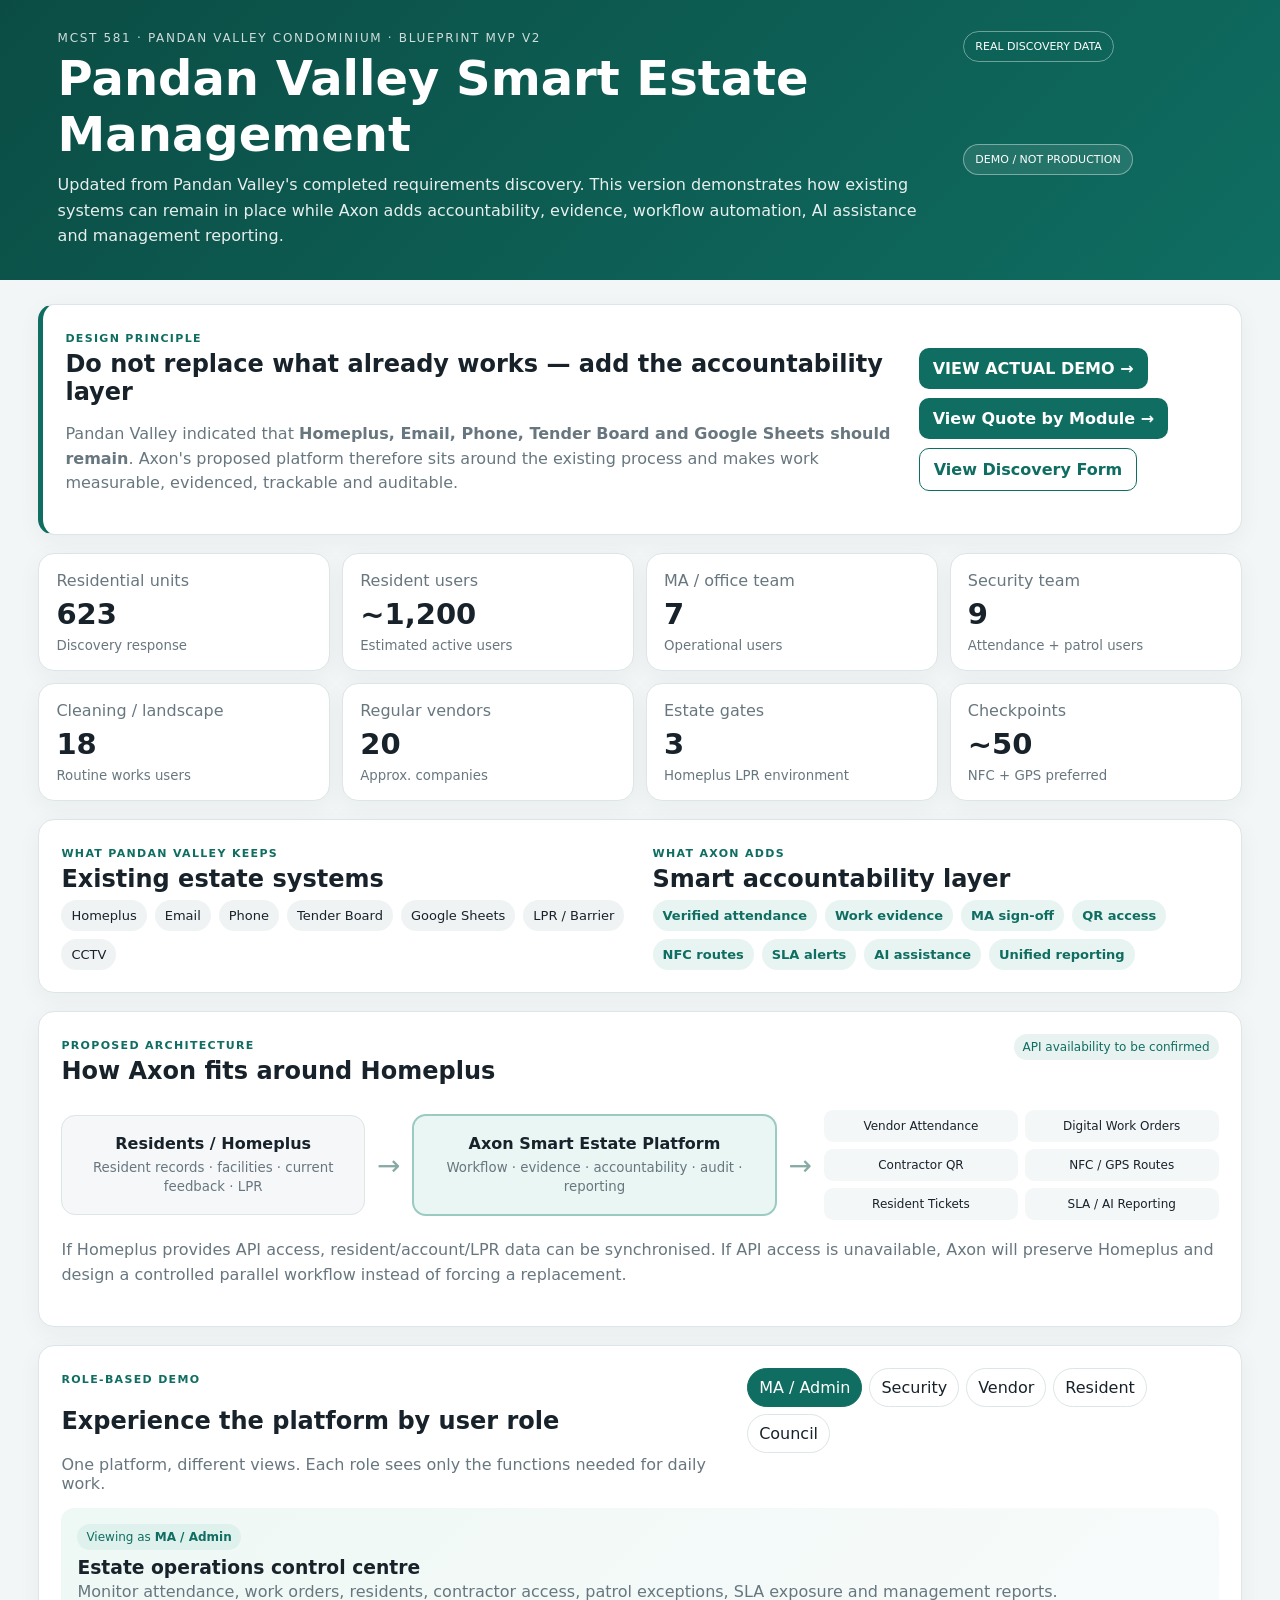
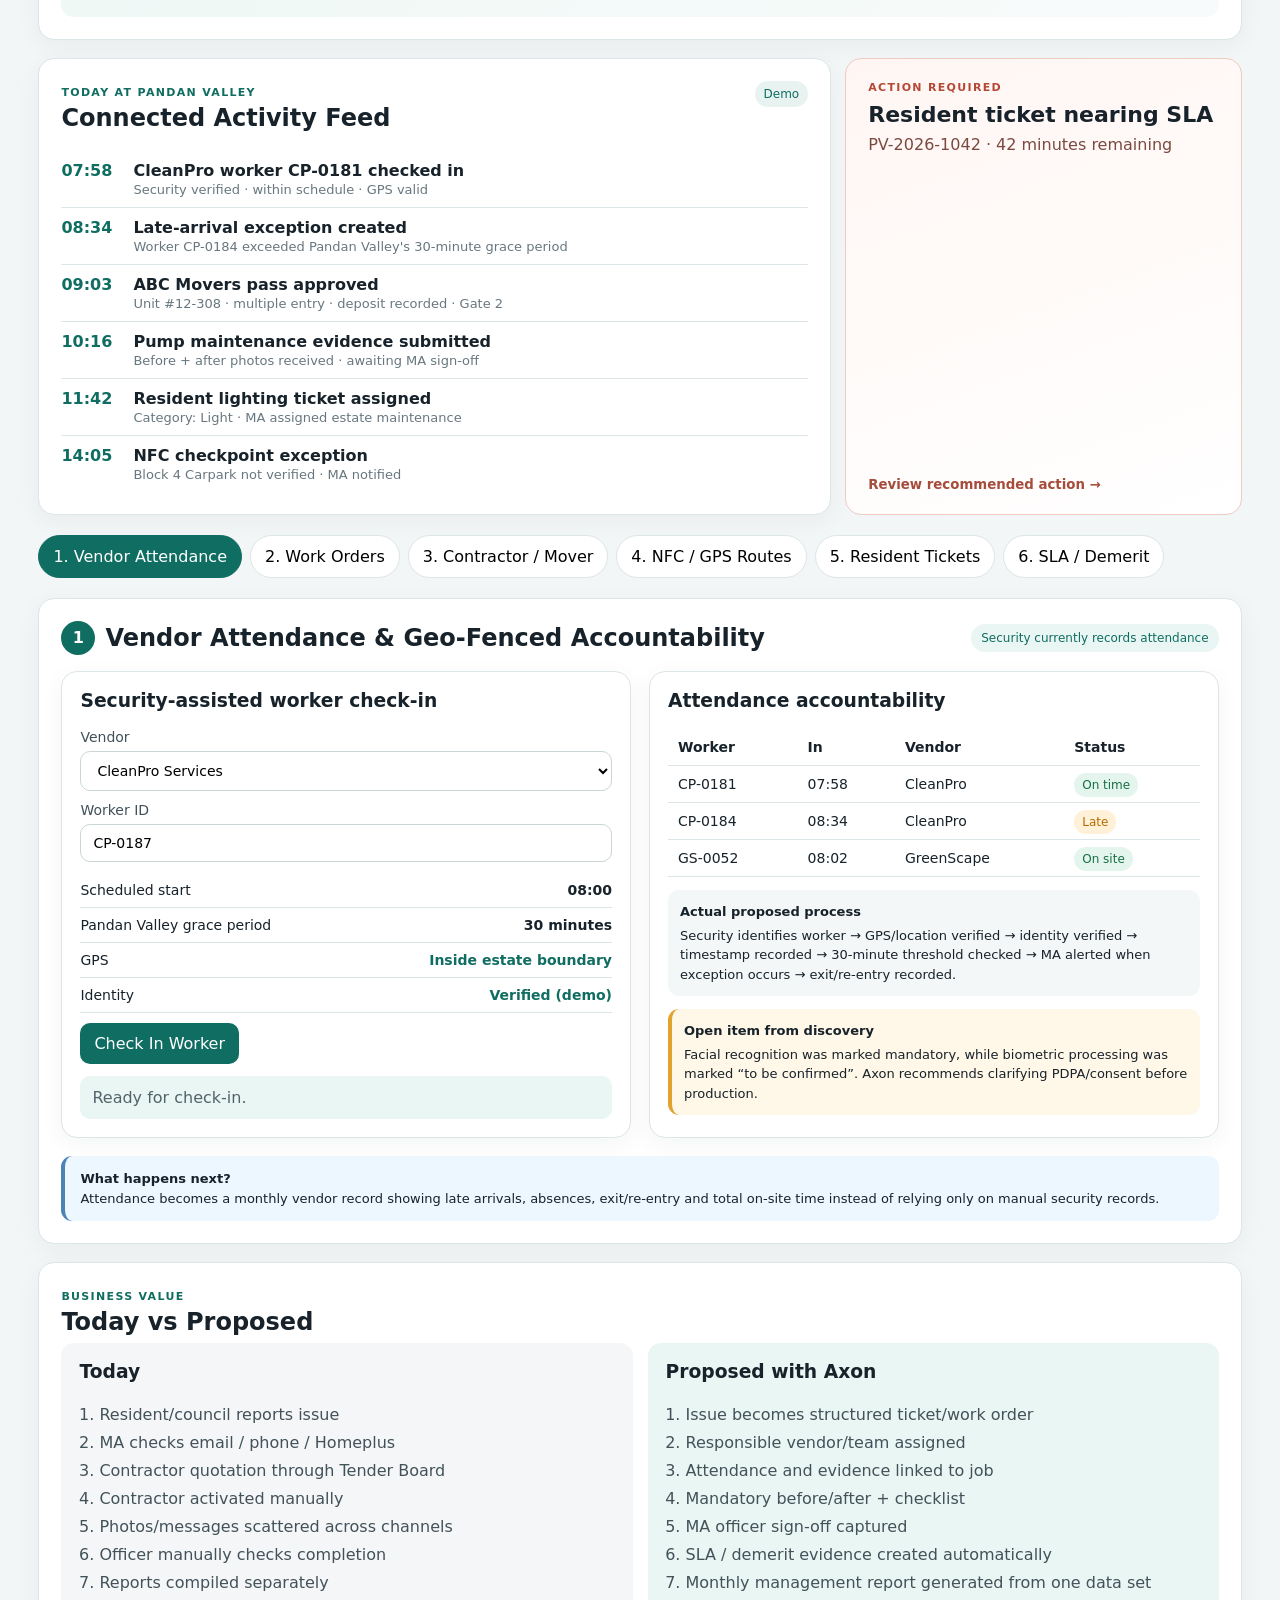
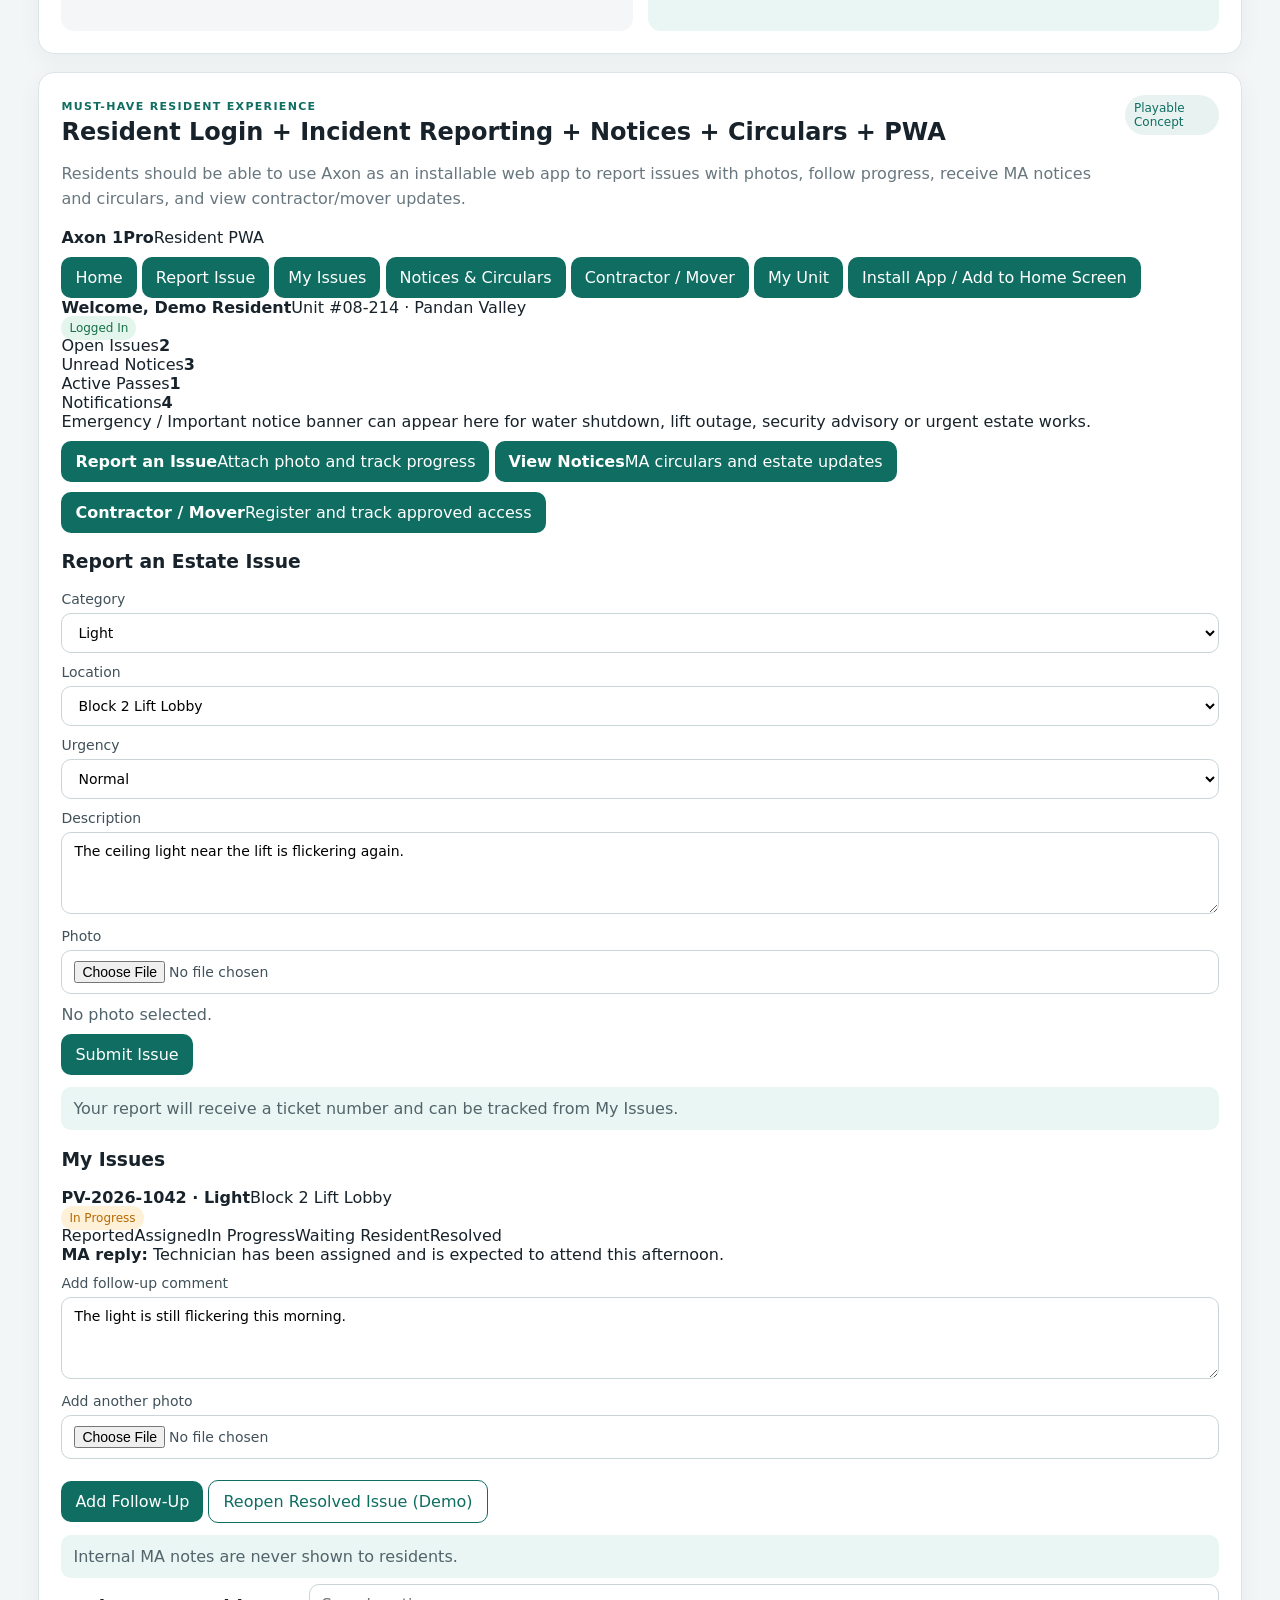
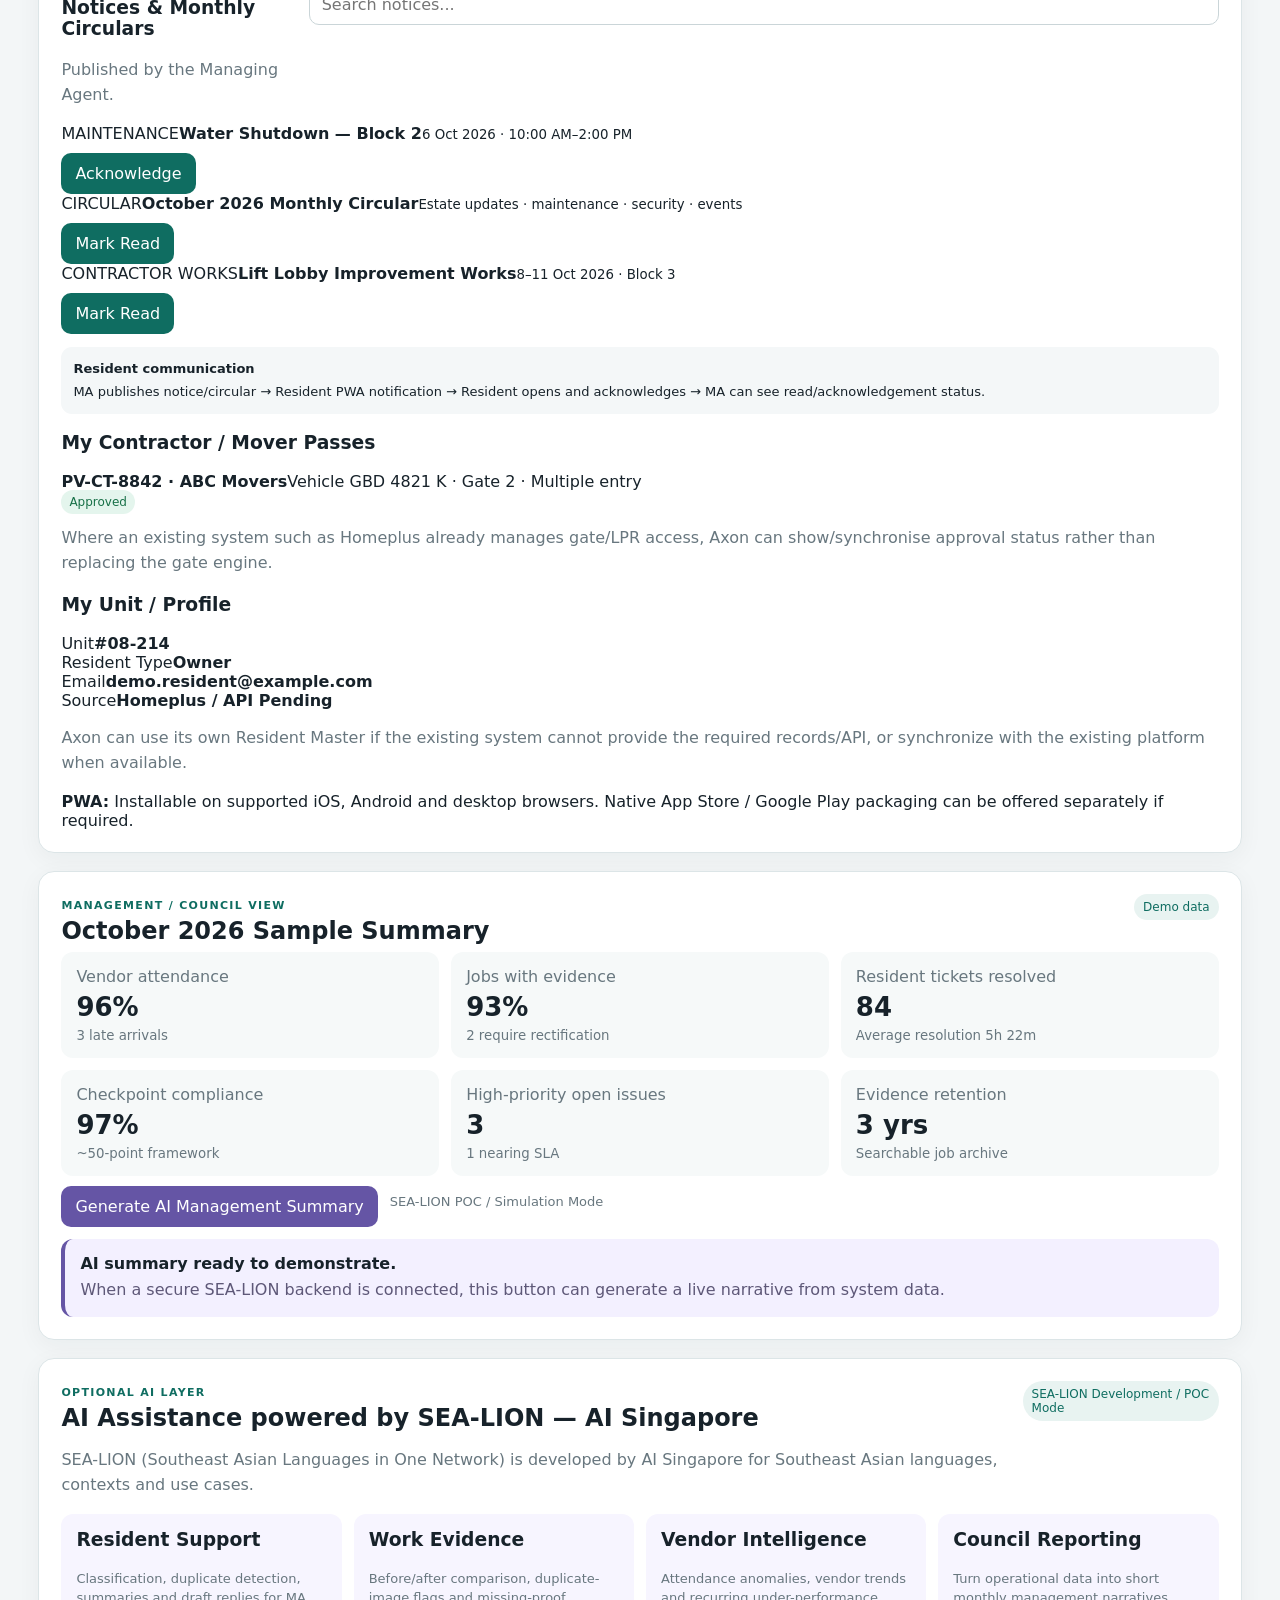
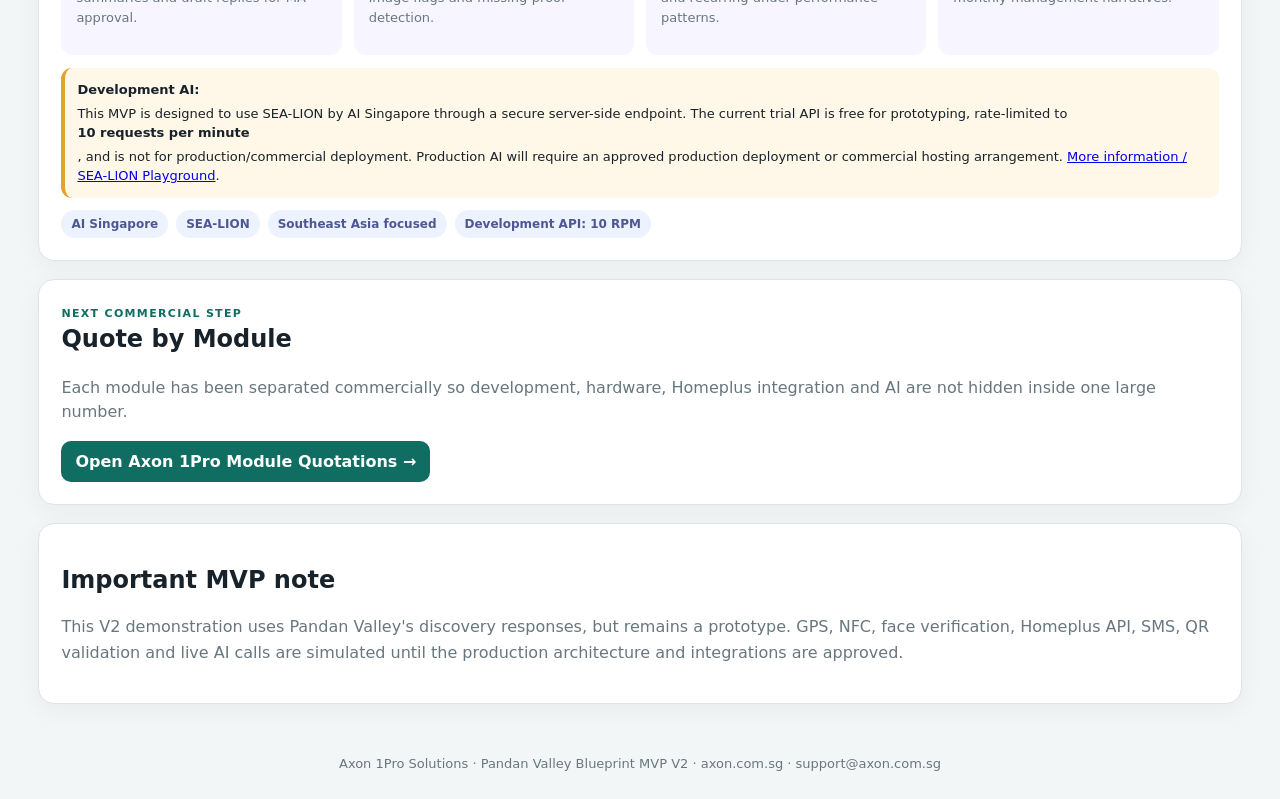
==== index.html @ 712e5dba "Add playable Resident PWA, incident reporting and notices concept" ====
<!doctype html>
<html lang="en">
<head>
<meta charset="utf-8"/>
<meta name="viewport" content="width=device-width,initial-scale=1"/>
<title>Pandan Valley Smart Estate — Blueprint MVP V2</title>
<link rel="stylesheet" href="styles.css"/>
</head>
<body>
<header class="hero v2hero">
  <div>
    <div class="eyebrow">MCST 581 · PANDAN VALLEY CONDOMINIUM · BLUEPRINT MVP V2</div>
    <h1>Pandan Valley Smart Estate Management</h1>
    <p>Updated from Pandan Valley's completed requirements discovery. This version demonstrates how existing systems can remain in place while Axon adds accountability, evidence, workflow automation, AI assistance and management reporting.</p>
  </div>
  <div class="hero-actions">
    <span class="badge">REAL DISCOVERY DATA</span>
    <span class="badge alt">DEMO / NOT PRODUCTION</span>
  </div>
</header>

<main>
<section class="card pv-note">
  <div>
    <span class="mini-label">DESIGN PRINCIPLE</span>
    <h2>Do not replace what already works — add the accountability layer</h2>
    <p>Pandan Valley indicated that <b>Homeplus, Email, Phone, Tender Board and Google Sheets should remain</b>. Axon's proposed platform therefore sits around the existing process and makes work measurable, evidenced, trackable and auditable.</p>
  </div>
  <div class="cta-row"><a class="primary-link" href="http://sems.axon.com.sg/" target="_blank" rel="noopener">VIEW ACTUAL DEMO →</a>
    <a class="primary-link" href="quotes/index.html">View Quote by Module →</a>
    <a class="secondary-link" href="discovery.html">View Discovery Form</a>
  </div>
</section>

<section class="snapshot-grid">
  <div class="stat card"><span>Residential units</span><strong>623</strong><small>Discovery response</small></div>
  <div class="stat card"><span>Resident users</span><strong>~1,200</strong><small>Estimated active users</small></div>
  <div class="stat card"><span>MA / office team</span><strong>7</strong><small>Operational users</small></div>
  <div class="stat card"><span>Security team</span><strong>9</strong><small>Attendance + patrol users</small></div>
  <div class="stat card"><span>Cleaning / landscape</span><strong>18</strong><small>Routine works users</small></div>
  <div class="stat card"><span>Regular vendors</span><strong>20</strong><small>Approx. companies</small></div>
  <div class="stat card"><span>Estate gates</span><strong>3</strong><small>Homeplus LPR environment</small></div>
  <div class="stat card"><span>Checkpoints</span><strong>~50</strong><small>NFC + GPS preferred</small></div>
</section>

<section class="card keep-add">
  <div class="keep">
    <span class="mini-label">WHAT PANDAN VALLEY KEEPS</span>
    <h2>Existing estate systems</h2>
    <div class="chips">
      <span>Homeplus</span><span>Email</span><span>Phone</span><span>Tender Board</span><span>Google Sheets</span><span>LPR / Barrier</span><span>CCTV</span>
    </div>
  </div>
  <div class="add">
    <span class="mini-label">WHAT AXON ADDS</span>
    <h2>Smart accountability layer</h2>
    <div class="chips accent">
      <span>Verified attendance</span><span>Work evidence</span><span>MA sign-off</span><span>QR access</span><span>NFC routes</span><span>SLA alerts</span><span>AI assistance</span><span>Unified reporting</span>
    </div>
  </div>
</section>

<section class="card integration">
  <div class="section-title">
    <div><span class="mini-label">PROPOSED ARCHITECTURE</span><h2>How Axon fits around Homeplus</h2></div>
    <span class="soft-pill">API availability to be confirmed</span>
  </div>
  <div class="architecture-flow">
    <div class="arch-node existing"><b>Residents / Homeplus</b><small>Resident records · facilities · current feedback · LPR</small></div>
    <span>→</span>
    <div class="arch-node core"><b>Axon Smart Estate Platform</b><small>Workflow · evidence · accountability · audit · reporting</small></div>
    <span>→</span>
    <div class="arch-stack">
      <div>Vendor Attendance</div><div>Digital Work Orders</div><div>Contractor QR</div><div>NFC / GPS Routes</div><div>Resident Tickets</div><div>SLA / AI Reporting</div>
    </div>
  </div>
  <p class="muted">If Homeplus provides API access, resident/account/LPR data can be synchronised. If API access is unavailable, Axon will preserve Homeplus and design a controlled parallel workflow instead of forcing a replacement.</p>
</section>

<section class="experience card">
  <div class="experience-head">
    <div><span class="mini-label">ROLE-BASED DEMO</span><h2>Experience the platform by user role</h2><p>One platform, different views. Each role sees only the functions needed for daily work.</p></div>
    <div class="role-switcher">
      <button class="rolebtn active" data-role="MA/Admin">MA / Admin</button>
      <button class="rolebtn" data-role="Security">Security</button>
      <button class="rolebtn" data-role="Vendor">Vendor</button>
      <button class="rolebtn" data-role="Resident">Resident</button>
      <button class="rolebtn" data-role="Council">Council</button>
    </div>
  </div>
  <div class="role-view">
    <span class="role-badge">Viewing as <b id="activeRole">MA / Admin</b></span>
    <h3 id="roleTitle">Estate operations control centre</h3>
    <p id="roleText">Monitor attendance, work orders, residents, contractor access, patrol exceptions, SLA exposure and management reports.</p>
  </div>
</section>

<section class="ops-grid">
  <div class="card activity-card">
    <div class="section-title"><div><span class="mini-label">TODAY AT PANDAN VALLEY</span><h2>Connected Activity Feed</h2></div><span class="soft-pill">Demo</span></div>
    <div id="activityFeed" class="activity-feed">
      <div class="activity-item"><time>07:58</time><div><b>CleanPro worker CP-0181 checked in</b><span>Security verified · within schedule · GPS valid</span></div></div>
      <div class="activity-item"><time>08:34</time><div><b>Late-arrival exception created</b><span>Worker CP-0184 exceeded Pandan Valley's 30-minute grace period</span></div></div>
      <div class="activity-item"><time>09:03</time><div><b>ABC Movers pass approved</b><span>Unit #12-308 · multiple entry · deposit recorded · Gate 2</span></div></div>
      <div class="activity-item"><time>10:16</time><div><b>Pump maintenance evidence submitted</b><span>Before + after photos received · awaiting MA sign-off</span></div></div>
      <div class="activity-item"><time>11:42</time><div><b>Resident lighting ticket assigned</b><span>Category: Light · MA assigned estate maintenance</span></div></div>
      <div class="activity-item"><time>14:05</time><div><b>NFC checkpoint exception</b><span>Block 4 Carpark not verified · MA notified</span></div></div>
    </div>
  </div>
  <button class="alert-card" id="slaAlert" type="button">
    <span class="alert-kicker">ACTION REQUIRED</span>
    <strong>Resident ticket nearing SLA</strong>
    <span>PV-2026-1042 · 42 minutes remaining</span>
    <small>Review recommended action →</small>
  </button>
</section>

<div class="alert-modal" id="alertModal" aria-hidden="true">
  <div class="alert-dialog">
    <button class="modal-close" id="closeAlert" aria-label="Close">×</button>
    <span class="alert-kicker">SLA ALERT</span>
    <h2>Ticket PV-2026-1042</h2>
    <div class="alert-details">
      <div><span>Category</span><b>Light</b></div>
      <div><span>Location</span><b>Block 2 Lift Lobby</b></div>
      <div><span>Assigned</span><b>Estate Maintenance</b></div>
      <div><span>SLA remaining</span><b class="danger-text">42 minutes</b></div>
    </div>
    <div class="aiuse"><b>AI-assisted recommendation</b><span>Escalate to maintenance supervisor now and confirm technician ETA. If no acknowledgement is received within 15 minutes, notify the Property Officer.</span></div>
    <button id="simulateEscalation">Simulate Escalation</button>
    <div id="alertResult" class="result subtle">No action taken yet.</div>
  </div>
</div>

<section class="modules">
  <button class="module active" data-target="vendor">1. Vendor Attendance</button>
  <button class="module" data-target="work">2. Work Orders</button>
  <button class="module" data-target="contractor">3. Contractor / Mover</button>
  <button class="module" data-target="patrol">4. NFC / GPS Routes</button>
  <button class="module" data-target="resident">5. Resident Tickets</button>
  <button class="module" data-target="sla">6. SLA / Demerit</button>
</section>

<section id="vendor" class="panel active">
  <div class="panelhead"><div><span class="step">1</span><h2>Vendor Attendance & Geo-Fenced Accountability</h2></div><span class="tag">Security currently records attendance</span></div>
  <div class="grid2">
    <div class="box">
      <h3>Security-assisted worker check-in</h3>
      <label>Vendor<select><option>CleanPro Services</option><option>GreenScape Landscaping</option><option>SecureGuard</option><option>Pool Maintenance</option></select></label>
      <label>Worker ID<input value="CP-0187"/></label>
      <div class="statusline"><span>Scheduled start</span><b>08:00</b></div>
      <div class="statusline"><span>Pandan Valley grace period</span><b>30 minutes</b></div>
      <div class="statusline"><span>GPS</span><b class="ok">Inside estate boundary</b></div>
      <div class="statusline"><span>Identity</span><b class="ok">Verified (demo)</b></div>
      <button id="checkinBtn">Check In Worker</button>
      <div id="vendorToast" class="result subtle">Ready for check-in.</div>
    </div>
    <div class="box">
      <h3>Attendance accountability</h3>
      <table><thead><tr><th>Worker</th><th>In</th><th>Vendor</th><th>Status</th></tr></thead>
      <tbody id="vendorTable">
        <tr><td>CP-0181</td><td>07:58</td><td>CleanPro</td><td><span class="pill good">On time</span></td></tr>
        <tr><td>CP-0184</td><td>08:34</td><td>CleanPro</td><td><span class="pill warn">Late</span></td></tr>
        <tr><td>GS-0052</td><td>08:02</td><td>GreenScape</td><td><span class="pill good">On site</span></td></tr>
      </tbody></table>
      <div class="flow"><b>Actual proposed process</b><span>Security identifies worker → GPS/location verified → identity verified → timestamp recorded → 30-minute threshold checked → MA alerted when exception occurs → exit/re-entry recorded.</span></div>
      <div class="recommend"><b>Open item from discovery</b><span>Facial recognition was marked mandatory, while biometric processing was marked “to be confirmed”. Axon recommends clarifying PDPA/consent before production.</span></div>
    </div>
    <div class="nextstepbox"><b>What happens next?</b><span>Attendance becomes a monthly vendor record showing late arrivals, absences, exit/re-entry and total on-site time instead of relying only on manual security records.</span></div>
  </div>
</section>

<section id="work" class="panel">
  <div class="panelhead"><div><span class="step">2</span><h2>Digital Work Orders, Evidence & MA Sign-Off</h2></div><span class="tag">3-year evidence retention</span></div>
  <div class="grid2">
    <div class="box">
      <h3>Sample job: Pump Maintenance</h3>
      <label>Job category<select id="jobCategory"><option>Swimming Pool / Pump Maintenance</option><option>Cleaning</option><option>Security</option><option>Pest Control</option><option>Landscape</option><option>Fire Protection</option><option>Barrier Maintenance</option><option>Access System</option><option>CCTV</option><option>LEW</option><option>Lift Maintenance</option><option>Fish Pond</option><option>Aircon</option><option>Generator</option></select></label>
      <label>Scope<textarea>Inspect pump condition, pressure, vibration, leakage, electrical status and complete required maintenance checklist.</textarea></label>
      <div class="photoPair">
        <div><span>BEFORE</span><div class="photo ph1">08:42 · Job WO-2026-451 · GPS locked</div></div>
        <div><span>AFTER</span><div class="photo ph2">10:16 · Job WO-2026-451 · GPS locked</div></div>
      </div>
      <button id="verifyPhotos">Verify Work Evidence</button>
      <div id="photoResult" class="result">Awaiting verification.</div>
    </div>
    <div class="box">
      <h3>Mandatory completion checklist</h3>
      <label><input type="checkbox" checked/> Before photo captured in-app</label>
      <label><input type="checkbox" checked/> Maintenance checklist completed</label>
      <label><input type="checkbox" checked/> Quantity / parts recorded</label>
      <label><input type="checkbox" checked/> After photo captured in-app</label>
      <label><input type="checkbox"/> MA officer inspected and signed off</label>
      <div class="approval-box">
        <b>MA Sign-Off</b>
        <div class="approve-actions"><button id="approveJob">Approve</button><button id="rectifyJob" class="secondary-action">Request Rectification</button></div>
        <div id="jobApproval" class="result subtle">Awaiting MA officer decision.</div>
      </div>
      <div class="flow"><b>Actual proposed process</b><span>MA creates job → vendor receives assignment → before evidence → checklist/work → after evidence/video if selected → vendor submits → MA officer inspects → approve / reject / rectify → archive for 3 years.</span></div>
    </div>
    <div class="archive">
      <b>3-Year Evidence Archive</b>
      <span>WO-2026-451 · Pump Maintenance · Before/After · Checklist · Officer Sign-Off · Searchable by vendor/date/category</span>
    </div>
  </div>
</section>

<section id="contractor" class="panel">
  <div class="panelhead"><div><span class="step">3</span><h2>Contractor / Mover Registration & 3-Gate Access</h2></div><span class="tag">Homeplus LPR integration pending API confirmation</span></div>
  <div class="grid2">
    <div class="box">
      <h3>Approved contractor visit</h3>
      <label>Company<input value="ABC Movers Pte Ltd"/></label>
      <label>Unit<input value="#12-308"/></label>
      <label>Vehicle<input value="GBD 4821 K"/></label>
      <label>Purpose<input value="Moving"/></label>
      <label>Gate<select><option>Gate 1</option><option selected>Gate 2</option><option>Gate 3</option></select></label>
      <label>Deposit status<select><option selected>Received</option><option>Pending</option><option>Not required</option></select></label>
      <button id="issuePass">Approve & Issue Digital Pass</button>
    </div>
    <div class="box center">
      <div class="gate-strip"><span>Gate 1</span><span class="active-gate">Gate 2</span><span>Gate 3</span></div>
      <div class="qr" id="qrBox">QR</div>
      <h3 id="passTitle">Temporary pass not issued</h3>
      <p id="passInfo">Multiple-entry pass during approved validity period.</p>
      <div class="flow left"><b>Security sees</b><span>Company · visitor · unit · vehicle · approval · date/time validity · deposit · remarks · purpose.</span></div>
    </div>
    <div class="nextstepbox"><b>What happens next?</b><span>Security scans the pass at the selected gate. If Homeplus exposes an API, Axon can optionally synchronise resident/LPR information instead of duplicating it.</span></div>
  </div>
</section>

<section id="patrol" class="panel">
  <div class="panelhead"><div><span class="step">4</span><h2>NFC + GPS Security, Cleaning & Landscape Routes</h2></div><span class="tag">~50 checkpoints</span></div>
  <div class="grid2">
    <div class="box">
      <h3>Route: Security Night A</h3>
      <div class="checkpoint done">✓ Main Gate <small>22:03 NFC + GPS</small></div>
      <div class="checkpoint done">✓ Block 1 Lobby <small>22:11 NFC + GPS</small></div>
      <div class="checkpoint done">✓ Pool Deck <small>22:18 NFC + GPS</small></div>
      <div class="checkpoint" id="pendingPoint">○ Block 4 Carpark <small>Pending</small></div>
      <button id="tapNfc">Simulate NFC Tap</button>
      <div class="route-selector">
        <button class="routebtn active" data-route="Security">Security</button>
        <button class="routebtn" data-route="Cleaning">Cleaning</button>
        <button class="routebtn" data-route="Landscape">Landscape</button>
      </div>
      <div id="routeDesc" class="result subtle">Security: current virtual patrol is CCTV-based; proposed NFC + GPS adds physical checkpoint verification where required.</div>
    </div>
    <div class="box">
      <h3>50-point estate checkpoint concept</h3>
      <div class="checkpoint-map">
        <span>Gate 1</span><span>Block 1</span><span>Block 2</span><span>Pool</span><span>Carpark</span><span>Pump</span><span>Landscape A</span><span>Landscape B</span><span>Gate 2</span><span>Gate 3</span><b>+40 more</b>
      </div>
      <div class="recommend"><b>Axon recommendation</b><span>Use one checkpoint engine for security, cleaning and landscape. Confirm actual routes before buying tags or devices.</span></div>
      <div class="aiuse"><b>AI usage</b><span>Detect unusually fast routes, frequently skipped zones and recurring weak checkpoints for supervisor review.</span></div>
    </div>
  </div>
</section>

<section id="resident" class="panel">
  <div class="panelhead"><div><span class="step">5</span><h2>Resident Feedback & Issue Resolution</h2></div><span class="tag">Resident login required · no anonymous reports</span></div>
  <div class="grid2">
    <div class="box">
      <h3>Create resident ticket</h3>
      <label>Category<select id="ticketCategory"><option>Cleaning</option><option>Security</option><option>Pest Control</option><option selected>Light</option><option>Facilities</option><option>Landscape</option><option>Dispute</option><option>Safety</option><option>Others</option><option>Compliment</option></select></label>
      <label>Location<select><option>Block 2 Lift Lobby</option><option>Pool Deck</option><option>Carpark</option><option>Common Area</option></select></label>
      <label>Resident message<textarea id="residentMessage">The ceiling light near the Block 2 lift has been flickering again since yesterday evening.</textarea></label>
      <button id="submitTicket">Submit Issue</button>
      <button id="classifyTicket" class="ai-button">AI Assist: Classify & Summarise</button>
      <div id="classificationResult" class="ai-summary small"><b>SEA-LION AI assistance ready.</b><p>Runs in POC/simulation mode until the secure SEA-LION backend is deployed.</p></div>
    </div>
    <div class="box">
      <h3>Ticket PV-2026-1042</h3>
      <div class="progress"><div id="progressBar"></div></div>
      <div class="steps"><span class="on">Reported</span><span id="s2">Assigned</span><span id="s3">In Progress</span><span id="s4">Resolved</span></div>
      <p id="ticketText">MA controls assignment, reassignment, resolution and closure.</p>
      <button id="advanceTicket">Advance Demo Status</button>
      <div class="visibility-note">
        <b>Resident can see:</b> status + MA replies<br/>
        <b>Resident cannot see:</b> internal operational notes
      </div>
      <div class="flow"><b>Actual proposed process</b><span>Resident login/Homeplus link → category + location + evidence → MA triage → assigned team/vendor → SLA tracking → MA reply → resolved → history retained.</span></div>
    </div>
  </div>
</section>

<section id="sla" class="panel">
  <div class="panelhead"><div><span class="step">6</span><h2>Security Demerit, SLA & Financial Recommendation</h2></div><span class="tag">Human approval required</span></div>
  <div class="grid2">
    <div class="box">
      <h3>Current discovery rule</h3>
      <div class="rule-card">
        <span>Security demerit threshold provided</span>
        <strong>40 points → 10% payment deduction</strong>
        <small>Exact interpretation / trigger wording must be confirmed during process meeting.</small>
      </div>
      <table><thead><tr><th>Exception</th><th>Evidence</th><th>Status</th></tr></thead><tbody>
        <tr><td>Missed checkpoint</td><td>NFC route log</td><td><span class="pill warn">Review</span></td></tr>
        <tr><td>Late attendance</td><td>Attendance log</td><td><span class="pill good">Recorded</span></td></tr>
        <tr><td>Overdue issue</td><td>Ticket timeline</td><td><span class="pill warn">Review</span></td></tr>
      </tbody></table>
    </div>
    <div class="box">
      <h3>Proposed compliance logic</h3>
      <div class="bigNumber">32 <small>sample running demerit points</small></div>
      <div class="bigNumber">S$ — <small>financial recommendation only after confirmed rule</small></div>
      <button id="recalc">Run Demo Compliance Review</button>
      <div id="slaResult" class="result">No automatic financial deduction is performed.</div>
      <div class="recommend"><b>Axon recommendation</b><span>Use deterministic contract rules for calculation and AI only to explain trends. MA must approve any financial consequence.</span></div>
    </div>
  </div>
</section>

<section class="card old-new">
  <div class="section-title"><div><span class="mini-label">BUSINESS VALUE</span><h2>Today vs Proposed</h2></div></div>
  <div class="compare-grid">
    <div class="compare today">
      <h3>Today</h3>
      <ol>
        <li>Resident/council reports issue</li>
        <li>MA checks email / phone / Homeplus</li>
        <li>Contractor quotation through Tender Board</li>
        <li>Contractor activated manually</li>
        <li>Photos/messages scattered across channels</li>
        <li>Officer manually checks completion</li>
        <li>Reports compiled separately</li>
      </ol>
    </div>
    <div class="compare proposed">
      <h3>Proposed with Axon</h3>
      <ol>
        <li>Issue becomes structured ticket/work order</li>
        <li>Responsible vendor/team assigned</li>
        <li>Attendance and evidence linked to job</li>
        <li>Mandatory before/after + checklist</li>
        <li>MA officer sign-off captured</li>
        <li>SLA / demerit evidence created automatically</li>
        <li>Monthly management report generated from one data set</li>
      </ol>
    </div>
  </div>
</section>

<section class="card resident-pwa-demo" id="resident-pwa-demo">
  <div class="section-title">
    <div>
      <span class="mini-label">MUST-HAVE RESIDENT EXPERIENCE</span>
      <h2>Resident Login + Incident Reporting + Notices + Circulars + PWA</h2>
      <p class="muted">Residents should be able to use Axon as an installable web app to report issues with photos, follow progress, receive MA notices and circulars, and view contractor/mover updates.</p>
    </div>
    <span class="soft-pill">Playable Concept</span>
  </div>

  <div class="pwa-shell">
    <aside class="pwa-side">
      <div class="pwa-brand"><b>Axon 1Pro</b><span>Resident PWA</span></div>
      <button class="pwa-nav active" data-pwatarget="pwa-home">Home</button>
      <button class="pwa-nav" data-pwatarget="pwa-report">Report Issue</button>
      <button class="pwa-nav" data-pwatarget="pwa-issues">My Issues</button>
      <button class="pwa-nav" data-pwatarget="pwa-notices">Notices & Circulars</button>
      <button class="pwa-nav" data-pwatarget="pwa-passes">Contractor / Mover</button>
      <button class="pwa-nav" data-pwatarget="pwa-profile">My Unit</button>
      <button id="installPwaDemo" class="pwa-install">Install App / Add to Home Screen</button>
    </aside>

    <div class="pwa-main">
      <div class="pwa-top"><div><b>Welcome, Demo Resident</b><span>Unit #08-214 · Pandan Valley</span></div><span class="pill good">Logged In</span></div>

      <div id="pwa-home" class="pwa-view active">
        <div class="pwa-kpis">
          <div><span>Open Issues</span><strong>2</strong></div>
          <div><span>Unread Notices</span><strong id="unreadNoticeCount">3</strong></div>
          <div><span>Active Passes</span><strong>1</strong></div>
          <div><span>Notifications</span><strong>4</strong></div>
        </div>
        <div class="pwa-alert">Emergency / Important notice banner can appear here for water shutdown, lift outage, security advisory or urgent estate works.</div>
        <div class="pwa-cards">
          <button class="pwa-action" data-pwajump="pwa-report"><b>Report an Issue</b><span>Attach photo and track progress</span></button>
          <button class="pwa-action" data-pwajump="pwa-notices"><b>View Notices</b><span>MA circulars and estate updates</span></button>
          <button class="pwa-action" data-pwajump="pwa-passes"><b>Contractor / Mover</b><span>Register and track approved access</span></button>
        </div>
      </div>

      <div id="pwa-report" class="pwa-view">
        <h3>Report an Estate Issue</h3>
        <div class="pwa-form-grid">
          <label>Category<select id="pwaCategory"><option>Cleaning</option><option>Security</option><option>Pest Control</option><option selected>Light</option><option>Facilities</option><option>Landscape</option><option>Dispute</option><option>Safety</option><option>Others</option><option>Compliment</option></select></label>
          <label>Location<select id="pwaLocation"><option>Block 2 Lift Lobby</option><option>Pool Deck</option><option>Carpark</option><option>Common Area</option></select></label>
        </div>
        <label>Urgency<select id="pwaUrgency"><option>Normal</option><option>High</option><option>Safety Critical</option></select></label>
        <label>Description<textarea id="pwaDescription">The ceiling light near the lift is flickering again.</textarea></label>
        <label>Photo<input id="pwaPhoto" type="file" accept="image/*"/></label>
        <div id="photoName" class="subtle">No photo selected.</div>
        <button id="pwaSubmitIssue">Submit Issue</button>
        <div id="pwaIssueResult" class="result subtle">Your report will receive a ticket number and can be tracked from My Issues.</div>
      </div>

      <div id="pwa-issues" class="pwa-view">
        <h3>My Issues</h3>
        <div class="resident-ticket">
          <div><b>PV-2026-1042 · Light</b><span>Block 2 Lift Lobby</span></div><span class="pill warn">In Progress</span>
        </div>
        <div class="ticket-timeline">
          <span class="done">Reported</span><span class="done">Assigned</span><span class="done">In Progress</span><span>Waiting Resident</span><span>Resolved</span>
        </div>
        <div class="resident-reply"><b>MA reply:</b> Technician has been assigned and is expected to attend this afternoon.</div>
        <label>Add follow-up comment<textarea id="pwaFollowup">The light is still flickering this morning.</textarea></label>
        <label>Add another photo<input id="pwaFollowupPhoto" type="file" accept="image/*"/></label>
        <button id="pwaAddFollowup">Add Follow-Up</button>
        <button id="pwaReopen" class="secondary-action">Reopen Resolved Issue (Demo)</button>
        <div id="pwaFollowupResult" class="result subtle">Internal MA notes are never shown to residents.</div>
      </div>

      <div id="pwa-notices" class="pwa-view">
        <div class="section-title"><div><h3>Notices & Monthly Circulars</h3><p class="muted">Published by the Managing Agent.</p></div><input id="noticeSearch" placeholder="Search notices..." /></div>
        <div id="noticeList">
          <article class="notice-item" data-notice="Water Shutdown Block 2 maintenance">
            <div><span class="notice-type emergency">MAINTENANCE</span><b>Water Shutdown — Block 2</b><small>6 Oct 2026 · 10:00 AM–2:00 PM</small></div>
            <button class="ackNotice">Acknowledge</button>
          </article>
          <article class="notice-item" data-notice="October Monthly Circular estate update">
            <div><span class="notice-type">CIRCULAR</span><b>October 2026 Monthly Circular</b><small>Estate updates · maintenance · security · events</small></div>
            <button class="ackNotice">Mark Read</button>
          </article>
          <article class="notice-item" data-notice="Contractor Works lift lobby notice">
            <div><span class="notice-type">CONTRACTOR WORKS</span><b>Lift Lobby Improvement Works</b><small>8–11 Oct 2026 · Block 3</small></div>
            <button class="ackNotice">Mark Read</button>
          </article>
        </div>
        <div class="flow"><b>Resident communication</b><span>MA publishes notice/circular → Resident PWA notification → Resident opens and acknowledges → MA can see read/acknowledgement status.</span></div>
      </div>

      <div id="pwa-passes" class="pwa-view">
        <h3>My Contractor / Mover Passes</h3>
        <div class="resident-ticket"><div><b>PV-CT-8842 · ABC Movers</b><span>Vehicle GBD 4821 K · Gate 2 · Multiple entry</span></div><span class="pill good">Approved</span></div>
        <p class="muted">Where an existing system such as Homeplus already manages gate/LPR access, Axon can show/synchronise approval status rather than replacing the gate engine.</p>
      </div>

      <div id="pwa-profile" class="pwa-view">
        <h3>My Unit / Profile</h3>
        <div class="profile-grid"><div><span>Unit</span><b>#08-214</b></div><div><span>Resident Type</span><b>Owner</b></div><div><span>Email</span><b>demo.resident@example.com</b></div><div><span>Source</span><b>Homeplus / API Pending</b></div></div>
        <p class="muted">Axon can use its own Resident Master if the existing system cannot provide the required records/API, or synchronize with the existing platform when available.</p>
      </div>
    </div>
  </div>

  <div class="pwa-footnote"><b>PWA:</b> Installable on supported iOS, Android and desktop browsers. Native App Store / Google Play packaging can be offered separately if required.</div>
</section>
<section class="management-report card">
  <div class="section-title">
    <div><span class="mini-label">MANAGEMENT / COUNCIL VIEW</span><h2>October 2026 Sample Summary</h2></div>
    <span class="soft-pill">Demo data</span>
  </div>
  <div class="report-grid">
    <div><span>Vendor attendance</span><strong>96%</strong><small>3 late arrivals</small></div>
    <div><span>Jobs with evidence</span><strong>93%</strong><small>2 require rectification</small></div>
    <div><span>Resident tickets resolved</span><strong>84</strong><small>Average resolution 5h 22m</small></div>
    <div><span>Checkpoint compliance</span><strong>97%</strong><small>~50-point framework</small></div>
    <div><span>High-priority open issues</span><strong>3</strong><small>1 nearing SLA</small></div>
    <div><span>Evidence retention</span><strong>3 yrs</strong><small>Searchable job archive</small></div>
  </div>
  <div class="report-actions">
    <button id="generateAiSummary" class="ai-button">Generate AI Management Summary</button>
    <span id="aiModeLabel">SEA-LION POC / Simulation Mode</span>
  </div>
  <div id="aiSummary" class="ai-summary"><b>AI summary ready to demonstrate.</b><p>When a secure SEA-LION backend is connected, this button can generate a live narrative from system data.</p></div>
</section>

<section class="card ai-lab">
  <div class="section-title">
    <div><span class="mini-label">OPTIONAL AI LAYER</span><h2>AI Assistance powered by SEA-LION — AI Singapore</h2><p class="muted">SEA-LION (Southeast Asian Languages in One Network) is developed by AI Singapore for Southeast Asian languages, contexts and use cases.</p></div>
    <span class="soft-pill" id="aiConnection">SEA-LION Development / POC Mode</span>
  </div>
  <div class="ai-grid">
    <div><h3>Resident Support</h3><p>Classification, duplicate detection, summaries and draft replies for MA approval.</p></div>
    <div><h3>Work Evidence</h3><p>Before/after comparison, duplicate-image flags and missing-proof detection.</p></div>
    <div><h3>Vendor Intelligence</h3><p>Attendance anomalies, vendor trends and recurring under-performance patterns.</p></div>
    <div><h3>Council Reporting</h3><p>Turn operational data into short monthly management narratives.</p></div>
  </div>
  <div class="note"><b>Development AI:</b> This MVP is designed to use SEA-LION by AI Singapore through a secure server-side endpoint. The current trial API is free for prototyping, rate-limited to <b>10 requests per minute</b>, and is not for production/commercial deployment. Production AI will require an approved production deployment or commercial hosting arrangement. <a href="https://playground.sea-lion.ai/" target="_blank" rel="noopener">More information / SEA-LION Playground</a>.</div>
  <div class="sea-badge-row">
    <span class="sea-badge">AI Singapore</span>
    <span class="sea-badge">SEA-LION</span>
    <span class="sea-badge">Southeast Asia focused</span>
    <span class="sea-badge">Development API: 10 RPM</span>
  </div>
</section>

<section class="card">
  <div class="section-title"><div><span class="mini-label">NEXT COMMERCIAL STEP</span><h2>Quote by Module</h2></div></div>
  <p class="muted">Each module has been separated commercially so development, hardware, Homeplus integration and AI are not hidden inside one large number.</p>
  <a class="primary-link" href="quotes/index.html">Open Axon 1Pro Module Quotations →</a>
</section>

<section class="disclaimer card">
  <h2>Important MVP note</h2>
  <p>This V2 demonstration uses Pandan Valley's discovery responses, but remains a prototype. GPS, NFC, face verification, Homeplus API, SMS, QR validation and live AI calls are simulated until the production architecture and integrations are approved.</p>
</section>
</main>

<footer>Axon 1Pro Solutions · Pandan Valley Blueprint MVP V2 · axon.com.sg · support@axon.com.sg</footer>
<script src="ai-config.js"></script>
<script src="app.js"></script>
</body>
</html>
---- styles.css ----
:root{--bg:#f3f6f7;--ink:#17222a;--muted:#68777f;--card:#fff;--brand:#0f6d61;--brand2:#eaf6f3;--line:#dce5e7;--warn:#b66b00;--purple:#6555a5;--blue:#4b83b5;--red:#b44936}*{box-sizing:border-box}body{margin:0;font-family:Inter,system-ui,Segoe UI,Arial,sans-serif;background:var(--bg);color:var(--ink)}button,input,select,textarea{font:inherit}.hero{padding:31px 4.5vw;background:linear-gradient(135deg,#0b4d45,#0f6d61);color:#fff;display:flex;justify-content:space-between;gap:20px}.hero h1{margin:5px 0 10px;font-size:clamp(31px,4vw,48px)}.hero p{margin:0;max-width:1000px;line-height:1.6;opacity:.9}.eyebrow{font-size:12px;letter-spacing:.14em;text-transform:uppercase;opacity:.8}.hero-actions{display:flex;gap:8px;align-items:flex-start;flex-wrap:wrap}.badge{border:1px solid #ffffff66;padding:8px 11px;border-radius:999px;font-size:11px}.badge.alt{background:#ffffff18}main{width:min(1320px,94vw);margin:24px auto}.card,.panel,.box{background:#fff;border:1px solid var(--line);border-radius:16px;box-shadow:0 6px 24px #15332d0c}.card{padding:22px;margin:18px 0}.pv-note{display:flex;justify-content:space-between;align-items:center;gap:22px;border-left:5px solid var(--brand)}.pv-note h2,.keep-add h2,.section-title h2{margin:4px 0 7px}.pv-note p,.muted{color:var(--muted);line-height:1.55}.mini-label{font-size:11px;font-weight:900;letter-spacing:.12em;color:var(--brand)}.cta-row{display:flex;gap:9px;flex-wrap:wrap}.primary-link,.secondary-link{display:inline-block;text-decoration:none;padding:11px 14px;border-radius:10px;font-weight:800}.primary-link{background:var(--brand);color:#fff}.secondary-link{border:1px solid var(--brand);color:var(--brand)}.snapshot-grid{display:grid;grid-template-columns:repeat(4,1fr);gap:12px}.stat{margin:0;padding:17px}.stat span,.stat small{display:block;color:var(--muted)}.stat strong{display:block;font-size:29px;margin:7px 0}.keep-add{display:grid;grid-template-columns:1fr 1fr;gap:25px}.chips{display:flex;gap:8px;flex-wrap:wrap}.chips span{background:#f0f3f4;padding:8px 10px;border-radius:999px;font-size:13px}.chips.accent span{background:#e7f4f1;color:var(--brand);font-weight:700}.section-title,.experience-head{display:flex;justify-content:space-between;align-items:flex-start;gap:18px}.soft-pill{background:#e8f3f1;color:var(--brand);padding:6px 9px;border-radius:999px;font-size:12px}.architecture-flow{display:grid;grid-template-columns:1fr auto 1.2fr auto 1.3fr;gap:12px;align-items:center;margin:18px 0}.architecture-flow>span{font-size:28px;color:#88aaa4}.arch-node{padding:18px;border-radius:14px;text-align:center}.arch-node b,.arch-node small{display:block}.arch-node small{margin-top:6px;color:var(--muted);line-height:1.4}.arch-node.existing{background:#f5f7f8;border:1px solid #dce5e7}.arch-node.core{background:#eaf6f3;border:2px solid #9bcac1}.arch-stack{display:grid;grid-template-columns:1fr 1fr;gap:7px}.arch-stack div{padding:9px;border-radius:9px;background:#f4f7f8;font-size:12px;text-align:center}.role-switcher{display:flex;gap:7px;flex-wrap:wrap}.rolebtn,.routebtn{border:1px solid var(--line);background:#fff;color:var(--ink);padding:9px 11px;border-radius:999px;cursor:pointer}.rolebtn.active,.routebtn.active{background:var(--brand);color:#fff;border-color:var(--brand)}.experience-head p{margin:0;color:var(--muted)}.role-view{margin-top:15px;padding:16px;border-radius:13px;background:linear-gradient(135deg,#eef8f5,#f8fbfb)}.role-badge{display:inline-block;background:#dff1ec;color:var(--brand);padding:6px 9px;border-radius:999px;font-size:12px}.role-view h3{margin:7px 0 4px}.role-view p{margin:0;color:var(--muted)}.ops-grid{display:grid;grid-template-columns:2fr 1fr;gap:14px}.activity-card{margin:0}.activity-feed{margin-top:12px}.activity-item{display:grid;grid-template-columns:62px 1fr;gap:10px;padding:10px 0;border-bottom:1px solid var(--line)}.activity-item:last-child{border-bottom:0}.activity-item time{font-weight:800;color:var(--brand)}.activity-item b,.activity-item span{display:block}.activity-item span{font-size:13px;color:var(--muted);margin-top:2px}.alert-card{margin:0!important;text-align:left;border:1px solid #f0c9c2!important;background:linear-gradient(160deg,#fff6f3,#fff)!important;color:var(--ink)!important;border-radius:16px!important;padding:22px!important;display:flex;flex-direction:column;gap:8px;cursor:pointer}.alert-card strong{font-size:22px}.alert-card span:not(.alert-kicker){color:#7b4940}.alert-card small{margin-top:auto;color:#a64c3b;font-weight:700}.alert-kicker{font-size:11px;letter-spacing:.12em;font-weight:900;color:var(--red)}.alert-modal{position:fixed;inset:0;background:#10251f99;display:none;align-items:center;justify-content:center;padding:20px;z-index:100}.alert-modal.open{display:flex}.alert-dialog{position:relative;background:#fff;width:min(620px,96vw);border-radius:18px;padding:24px}.modal-close{position:absolute;right:14px;top:10px;background:transparent!important;color:#68777d!important;font-size:28px!important;padding:4px 8px!important}.alert-details{display:grid;grid-template-columns:1fr 1fr;gap:10px;margin:15px 0}.alert-details>div{padding:12px;background:#f6f8f9;border-radius:10px}.alert-details span,.alert-details b{display:block}.alert-details span{font-size:12px;color:var(--muted)}.danger-text{color:var(--red)}.modules{display:flex;gap:8px;flex-wrap:wrap;margin:20px 0}.module{background:#fff;border:1px solid var(--line);padding:11px 14px;border-radius:999px;cursor:pointer}.module.active{background:var(--brand);color:#fff;border-color:var(--brand)}.panel{display:none;padding:22px;margin-bottom:18px}.panel.active{display:block}.panelhead{display:flex;justify-content:space-between;align-items:center;gap:12px;margin-bottom:16px}.panelhead>div{display:flex;gap:10px;align-items:center}.panelhead h2{margin:0}.step{display:grid;place-items:center;width:34px;height:34px;border-radius:50%;background:var(--brand);color:#fff;font-weight:800}.tag{background:#eaf6f3;color:var(--brand);padding:7px 10px;border-radius:999px;font-size:12px}.grid2{display:grid;grid-template-columns:1fr 1fr;gap:18px}.box{padding:18px}.box h3{margin-top:0}label{display:block;margin:11px 0;font-size:14px;color:#41515a}input,select,textarea{width:100%;margin-top:6px;padding:10px 12px;border:1px solid #cad5d8;border-radius:10px;background:#fff}textarea{min-height:82px}.statusline{display:flex;justify-content:space-between;gap:10px;padding:9px 0;border-bottom:1px solid var(--line);font-size:14px}.ok{color:var(--brand)}button:not(.module):not(.rolebtn):not(.routebtn){background:var(--brand);color:#fff;border:0;border-radius:10px;padding:11px 14px;cursor:pointer;margin-top:10px}.secondary-action{background:#fff!important;color:var(--brand)!important;border:1px solid var(--brand)!important}.ai-button{background:var(--purple)!important}.result{background:#eaf6f3;padding:12px;border-radius:10px;margin-top:12px}.subtle{color:#52646b}.flow,.recommend,.aiuse,.note{margin-top:13px;padding:12px;border-radius:11px;font-size:13px;line-height:1.5}.flow{background:#f4f7f8}.recommend,.note{background:#fff7e7;border-left:4px solid #e2a22e}.aiuse{background:#f3f0ff;border-left:4px solid var(--purple)}.flow b,.recommend b,.aiuse b,.note b{display:block;margin-bottom:4px}.nextstepbox{grid-column:1/-1;padding:13px 15px;border-radius:11px;background:#edf7ff;border-left:4px solid var(--blue);font-size:13px;line-height:1.5}.nextstepbox b,.nextstepbox span{display:block}.photoPair{display:grid;grid-template-columns:1fr 1fr;gap:12px}.photoPair span{font-size:12px;color:var(--muted)}.photo{height:150px;border-radius:12px;margin-top:6px;display:flex;align-items:flex-end;padding:12px;color:#fff;font-size:12px}.ph1{background:linear-gradient(135deg,#687a7e,#24363a)}.ph2{background:linear-gradient(135deg,#5d8b75,#195a43)}.approval-box{margin-top:14px;padding:13px;background:#f7f9fa;border-radius:11px}.approve-actions{display:flex;gap:8px;flex-wrap:wrap}.archive{grid-column:1/-1;padding:14px;background:#f2f5f5;border-radius:11px}.archive b,.archive span{display:block}.archive span{margin-top:4px;color:var(--muted);font-size:13px}.gate-strip{display:flex;justify-content:center;gap:7px;margin-bottom:10px}.gate-strip span{padding:6px 9px;background:#f0f3f4;border-radius:999px;font-size:12px}.gate-strip .active-gate{background:var(--brand);color:#fff}.center{text-align:center}.left{text-align:left}.qr{width:170px;height:170px;margin:8px auto 14px;border:11px solid #111;background:repeating-linear-gradient(45deg,#111 0 8px,#fff 8px 16px);display:grid;place-items:center;color:#fff;font-weight:800;font-size:24px}.checkpoint{padding:12px;border-left:4px solid #cfd8da;background:#f7f9fa;margin:8px 0;border-radius:8px}.checkpoint.done{border-left-color:var(--brand);background:#eef8f5}.checkpoint small{float:right;color:var(--muted)}.route-selector{display:flex;gap:7px;flex-wrap:wrap;margin-top:12px}.checkpoint-map{display:grid;grid-template-columns:repeat(3,1fr);gap:8px}.checkpoint-map span,.checkpoint-map b{padding:15px 8px;background:#eef3f4;border-radius:10px;text-align:center;font-size:12px}.checkpoint-map b{background:#dff1ec;color:var(--brand)}.progress{height:14px;background:#e7edef;border-radius:999px;overflow:hidden}.progress div{height:100%;width:25%;background:var(--brand);transition:.3s}.steps{display:flex;justify-content:space-between;font-size:12px;margin:8px 0 18px;color:#9aa5aa}.steps .on{color:var(--brand);font-weight:700}.visibility-note{padding:12px;background:#f7f9fa;border-radius:10px;font-size:13px;line-height:1.6}.rule-card{padding:18px;background:#fff7e7;border-radius:12px;border-left:4px solid #e2a22e;margin-bottom:12px}.rule-card span,.rule-card strong,.rule-card small{display:block}.rule-card strong{font-size:24px;margin:8px 0}.rule-card small{color:var(--muted)}table{width:100%;border-collapse:collapse;font-size:14px}th,td{text-align:left;padding:10px;border-bottom:1px solid var(--line)}.pill{padding:5px 8px;border-radius:999px;font-size:12px}.pill.good{background:#e4f5ed;color:#177047}.pill.warn{background:#fff0d8;color:var(--warn)}.bigNumber{font-size:32px;font-weight:800;margin:12px 0}.bigNumber small{display:block;font-size:13px;color:var(--muted);font-weight:400}.compare-grid{display:grid;grid-template-columns:1fr 1fr;gap:15px}.compare{padding:18px;border-radius:13px}.compare.today{background:#f5f6f7}.compare.proposed{background:#eaf6f3}.compare h3{margin-top:0}.compare ol{padding-left:20px;line-height:1.75;color:#42525a}.report-grid{display:grid;grid-template-columns:repeat(3,1fr);gap:12px}.report-grid>div{padding:15px;background:#f6f9f9;border-radius:12px}.report-grid span,.report-grid small{display:block;color:var(--muted)}.report-grid strong{display:block;font-size:26px;margin:6px 0}.report-actions{display:flex;align-items:center;gap:12px;flex-wrap:wrap}.report-actions span{color:var(--muted);font-size:13px}.ai-summary{margin-top:12px;padding:15px;background:#f3f0ff;border-left:4px solid var(--purple);border-radius:12px}.ai-summary p{margin:5px 0 0;color:#5e5878;line-height:1.55}.ai-summary.small{font-size:13px}.ai-grid{display:grid;grid-template-columns:repeat(4,1fr);gap:12px}.ai-grid>div{padding:15px;background:#f7f5ff;border-radius:12px}.ai-grid h3{margin-top:0}.ai-grid p{color:var(--muted);line-height:1.5;font-size:13px}.disclaimer p{color:var(--muted);line-height:1.6}footer{text-align:center;padding:28px;color:var(--muted);font-size:13px}@media(max-width:950px){.snapshot-grid{grid-template-columns:repeat(2,1fr)}.architecture-flow{grid-template-columns:1fr}.architecture-flow>span{transform:rotate(90deg);text-align:center}.grid2,.keep-add,.compare-grid,.report-grid,.ai-grid,.ops-grid{grid-template-columns:1fr}.section-title,.experience-head,.pv-note,.panelhead{display:block}.role-switcher,.cta-row{margin-top:12px}.tag{display:inline-block;margin-top:10px}}.sea-badge-row{display:flex;gap:8px;flex-wrap:wrap;margin-top:12px}.sea-badge{display:inline-block;padding:7px 10px;border-radius:999px;background:#edf2ff;color:#4d5791;font-size:12px;font-weight:800}
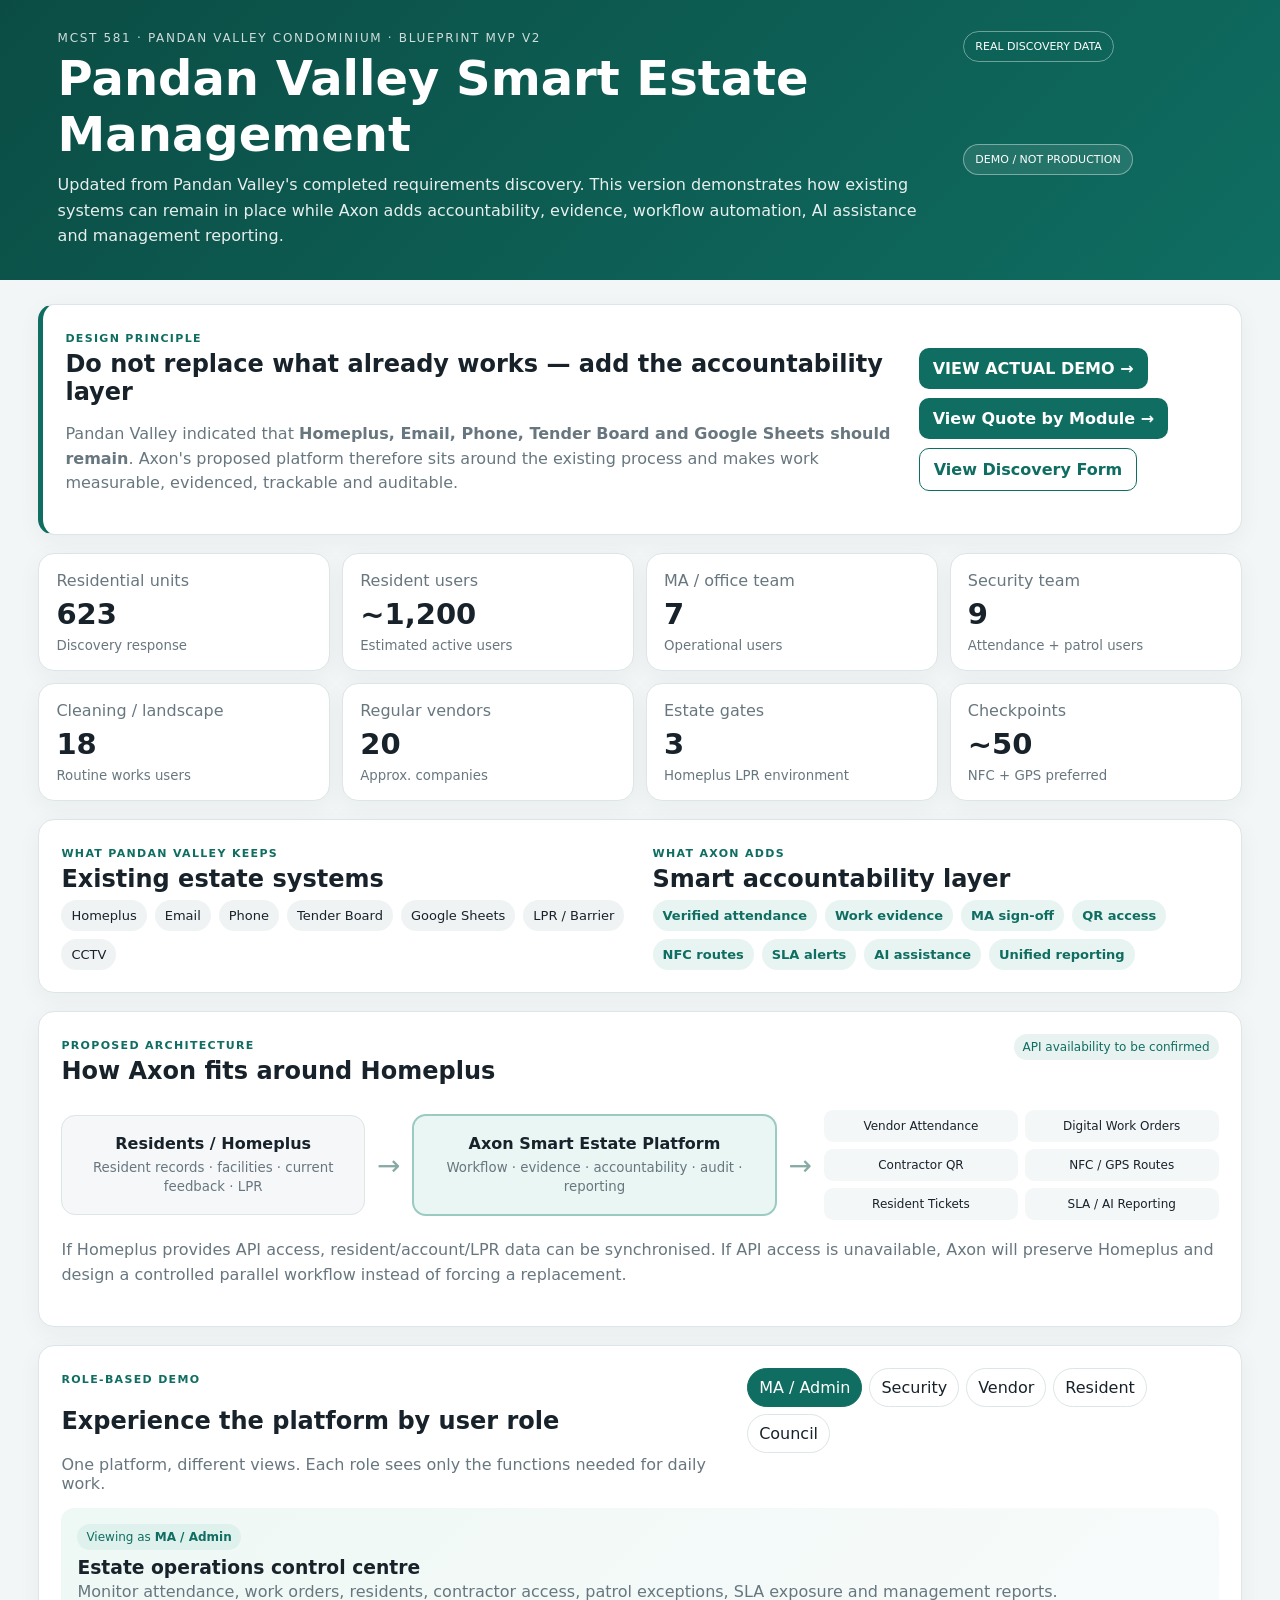
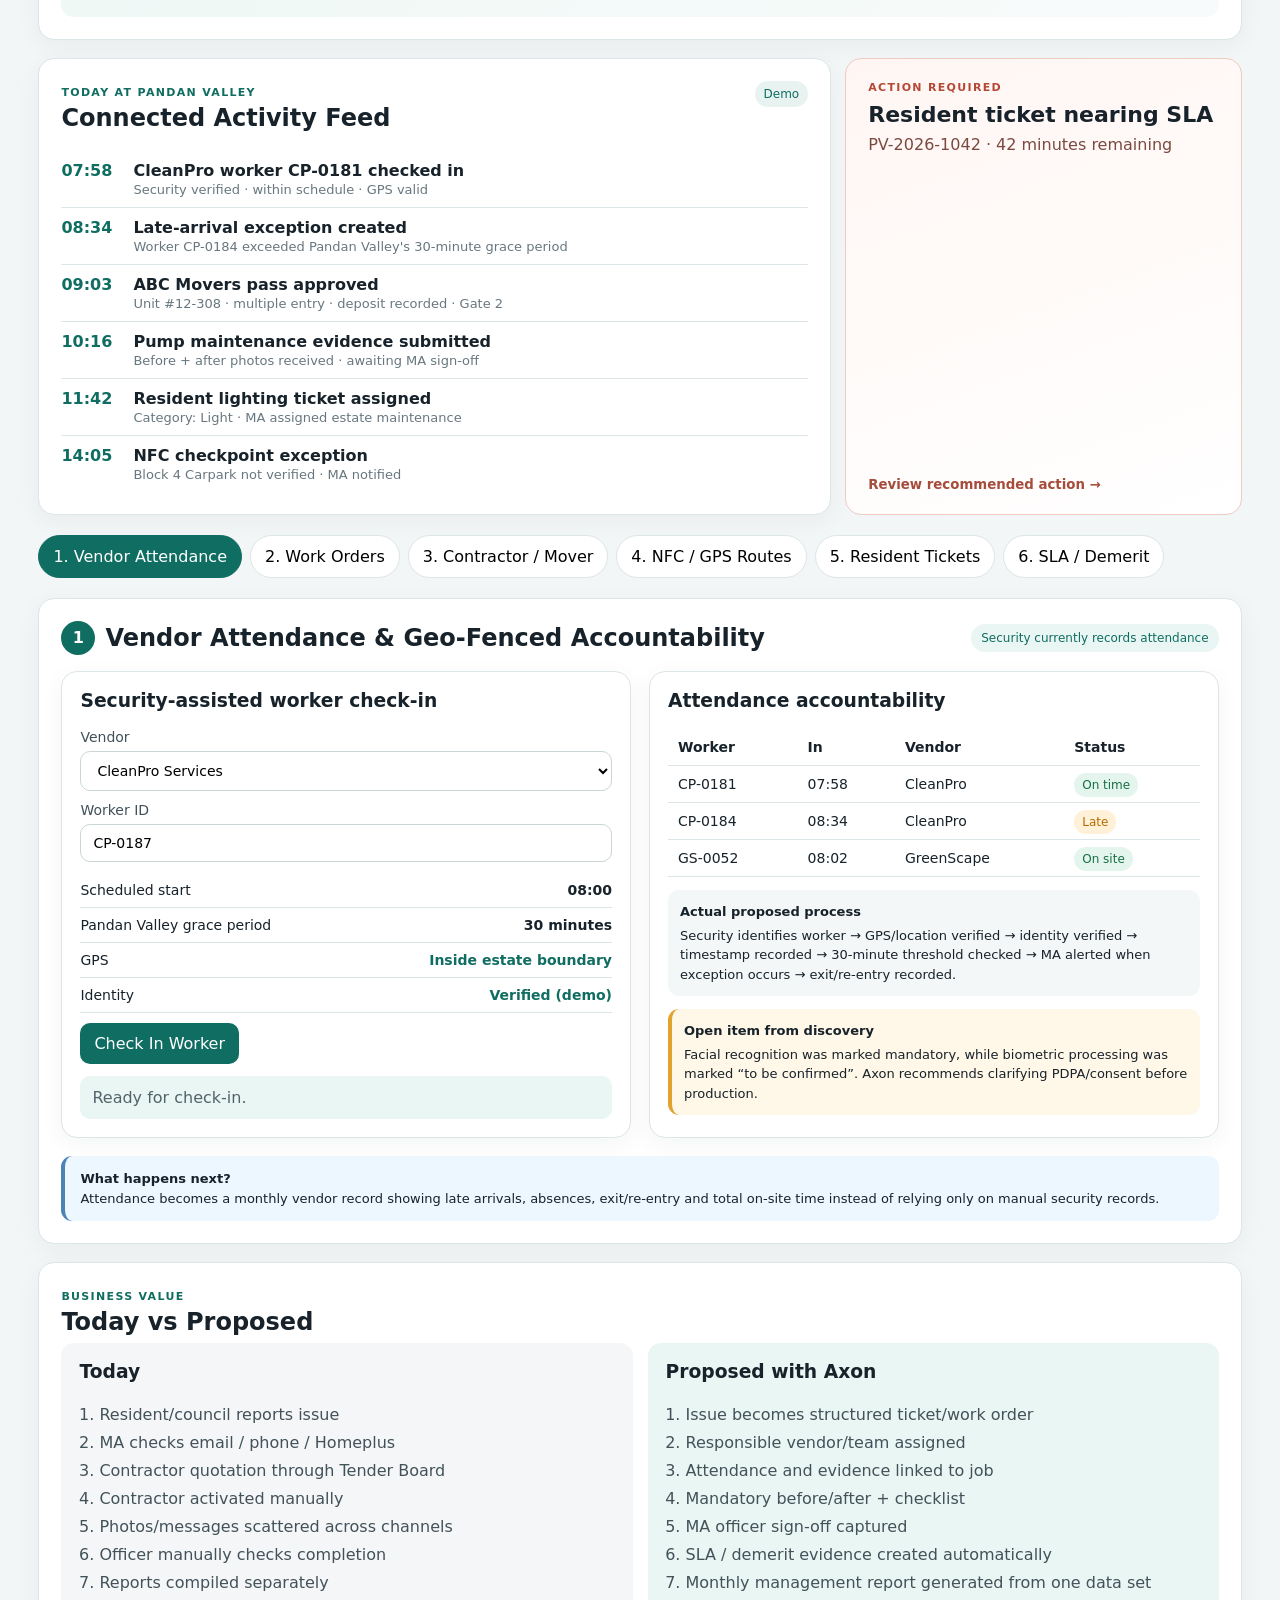
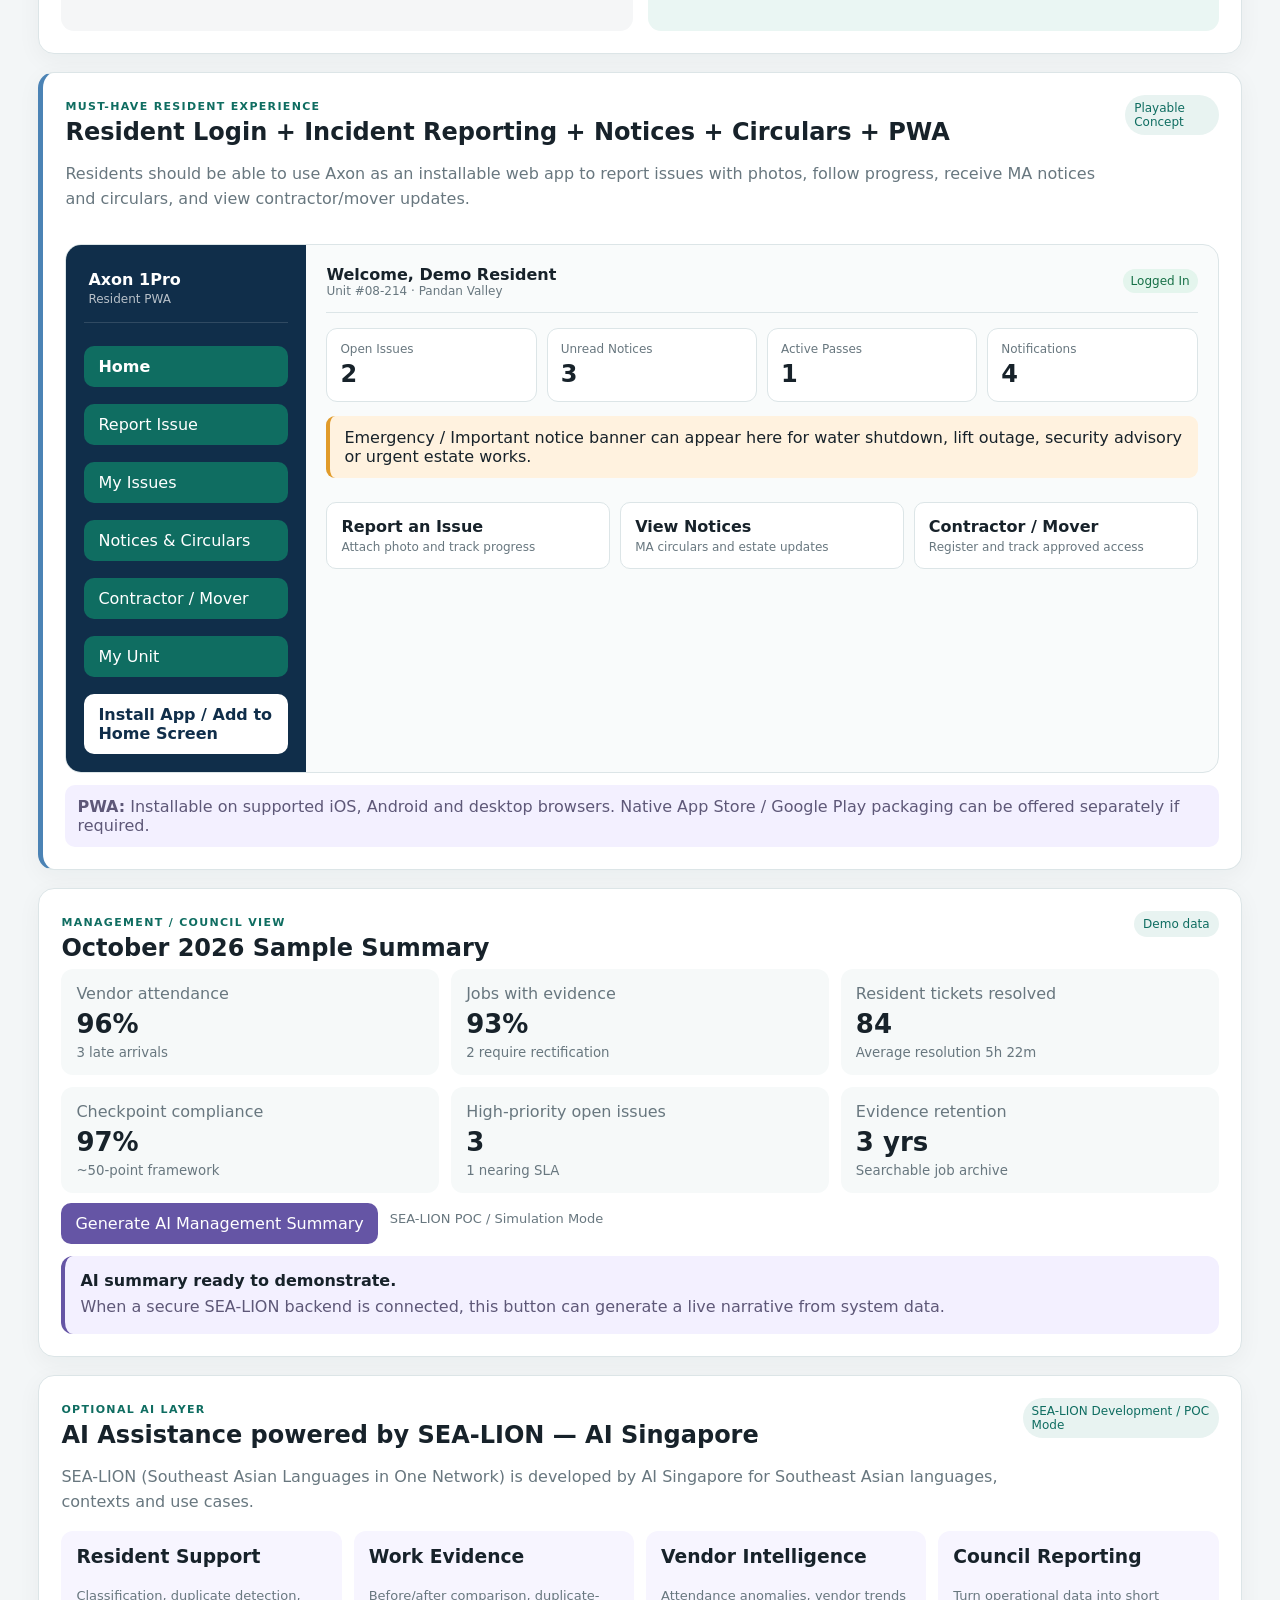
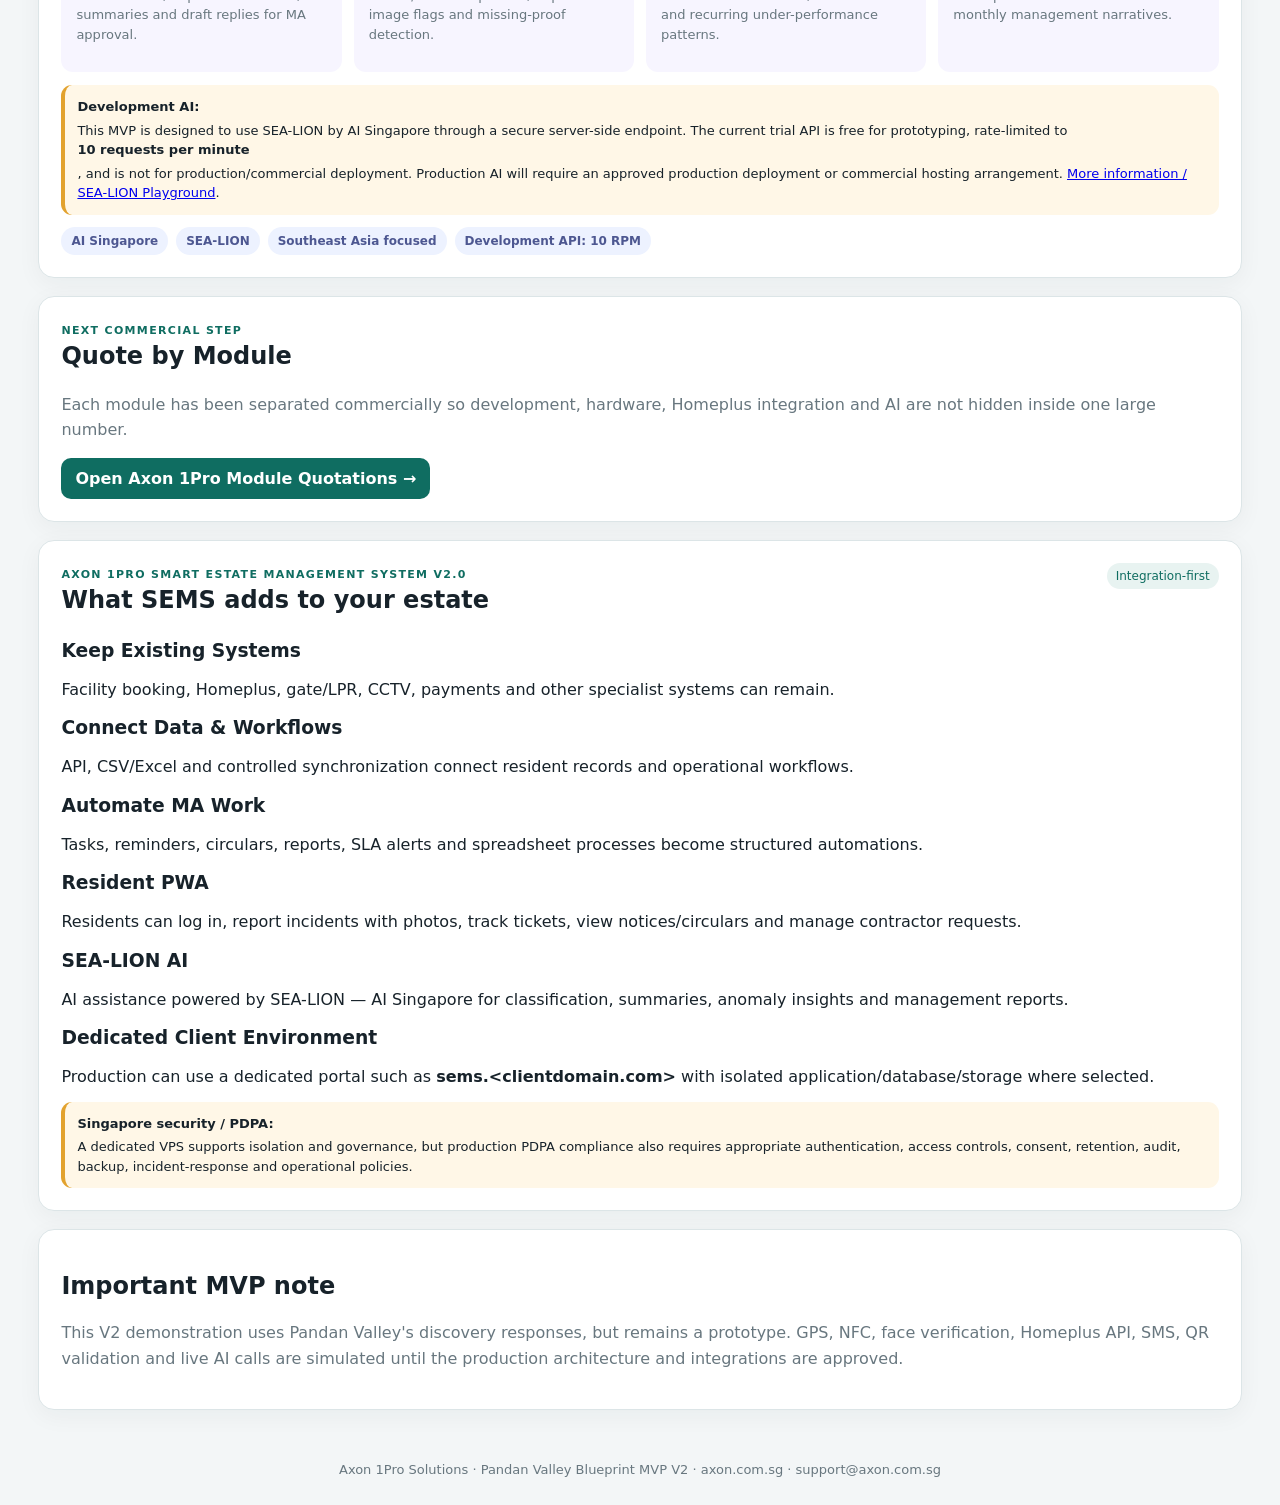
==== commit 2db0f631: "Add SEMS integration-first product and dedicated deployment overview" ====
--- a/index.html
+++ b/index.html
@@ -492,6 +492,21 @@
   <a class="primary-link" href="quotes/index.html">Open Axon 1Pro Module Quotations →</a>
 </section>
 
+<section class="card sems-product">
+  <div class="section-title">
+    <div><span class="mini-label">AXON 1PRO SMART ESTATE MANAGEMENT SYSTEM V2.0</span><h2>What SEMS adds to your estate</h2></div>
+    <span class="soft-pill">Integration-first</span>
+  </div>
+  <div class="sems-grid">
+    <div><h3>Keep Existing Systems</h3><p>Facility booking, Homeplus, gate/LPR, CCTV, payments and other specialist systems can remain.</p></div>
+    <div><h3>Connect Data & Workflows</h3><p>API, CSV/Excel and controlled synchronization connect resident records and operational workflows.</p></div>
+    <div><h3>Automate MA Work</h3><p>Tasks, reminders, circulars, reports, SLA alerts and spreadsheet processes become structured automations.</p></div>
+    <div><h3>Resident PWA</h3><p>Residents can log in, report incidents with photos, track tickets, view notices/circulars and manage contractor requests.</p></div>
+    <div><h3>SEA-LION AI</h3><p>AI assistance powered by SEA-LION — AI Singapore for classification, summaries, anomaly insights and management reports.</p></div>
+    <div><h3>Dedicated Client Environment</h3><p>Production can use a dedicated portal such as <b>sems.&lt;clientdomain.com&gt;</b> with isolated application/database/storage where selected.</p></div>
+  </div>
+  <div class="note"><b>Singapore security / PDPA:</b> A dedicated VPS supports isolation and governance, but production PDPA compliance also requires appropriate authentication, access controls, consent, retention, audit, backup, incident-response and operational policies.</div>
+</section>
 <section class="disclaimer card">
   <h2>Important MVP note</h2>
   <p>This V2 demonstration uses Pandan Valley's discovery responses, but remains a prototype. GPS, NFC, face verification, Homeplus API, SMS, QR validation and live AI calls are simulated until the production architecture and integrations are approved.</p>
--- a/styles.css
+++ b/styles.css
@@ -1 +1,2 @@
-:root{--bg:#f3f6f7;--ink:#17222a;--muted:#68777f;--card:#fff;--brand:#0f6d61;--brand2:#eaf6f3;--line:#dce5e7;--warn:#b66b00;--purple:#6555a5;--blue:#4b83b5;--red:#b44936}*{box-sizing:border-box}body{margin:0;font-family:Inter,system-ui,Segoe UI,Arial,sans-serif;background:var(--bg);color:var(--ink)}button,input,select,textarea{font:inherit}.hero{padding:31px 4.5vw;background:linear-gradient(135deg,#0b4d45,#0f6d61);color:#fff;display:flex;justify-content:space-between;gap:20px}.hero h1{margin:5px 0 10px;font-size:clamp(31px,4vw,48px)}.hero p{margin:0;max-width:1000px;line-height:1.6;opacity:.9}.eyebrow{font-size:12px;letter-spacing:.14em;text-transform:uppercase;opacity:.8}.hero-actions{display:flex;gap:8px;align-items:flex-start;flex-wrap:wrap}.badge{border:1px solid #ffffff66;padding:8px 11px;border-radius:999px;font-size:11px}.badge.alt{background:#ffffff18}main{width:min(1320px,94vw);margin:24px auto}.card,.panel,.box{background:#fff;border:1px solid var(--line);border-radius:16px;box-shadow:0 6px 24px #15332d0c}.card{padding:22px;margin:18px 0}.pv-note{display:flex;justify-content:space-between;align-items:center;gap:22px;border-left:5px solid var(--brand)}.pv-note h2,.keep-add h2,.section-title h2{margin:4px 0 7px}.pv-note p,.muted{color:var(--muted);line-height:1.55}.mini-label{font-size:11px;font-weight:900;letter-spacing:.12em;color:var(--brand)}.cta-row{display:flex;gap:9px;flex-wrap:wrap}.primary-link,.secondary-link{display:inline-block;text-decoration:none;padding:11px 14px;border-radius:10px;font-weight:800}.primary-link{background:var(--brand);color:#fff}.secondary-link{border:1px solid var(--brand);color:var(--brand)}.snapshot-grid{display:grid;grid-template-columns:repeat(4,1fr);gap:12px}.stat{margin:0;padding:17px}.stat span,.stat small{display:block;color:var(--muted)}.stat strong{display:block;font-size:29px;margin:7px 0}.keep-add{display:grid;grid-template-columns:1fr 1fr;gap:25px}.chips{display:flex;gap:8px;flex-wrap:wrap}.chips span{background:#f0f3f4;padding:8px 10px;border-radius:999px;font-size:13px}.chips.accent span{background:#e7f4f1;color:var(--brand);font-weight:700}.section-title,.experience-head{display:flex;justify-content:space-between;align-items:flex-start;gap:18px}.soft-pill{background:#e8f3f1;color:var(--brand);padding:6px 9px;border-radius:999px;font-size:12px}.architecture-flow{display:grid;grid-template-columns:1fr auto 1.2fr auto 1.3fr;gap:12px;align-items:center;margin:18px 0}.architecture-flow>span{font-size:28px;color:#88aaa4}.arch-node{padding:18px;border-radius:14px;text-align:center}.arch-node b,.arch-node small{display:block}.arch-node small{margin-top:6px;color:var(--muted);line-height:1.4}.arch-node.existing{background:#f5f7f8;border:1px solid #dce5e7}.arch-node.core{background:#eaf6f3;border:2px solid #9bcac1}.arch-stack{display:grid;grid-template-columns:1fr 1fr;gap:7px}.arch-stack div{padding:9px;border-radius:9px;background:#f4f7f8;font-size:12px;text-align:center}.role-switcher{display:flex;gap:7px;flex-wrap:wrap}.rolebtn,.routebtn{border:1px solid var(--line);background:#fff;color:var(--ink);padding:9px 11px;border-radius:999px;cursor:pointer}.rolebtn.active,.routebtn.active{background:var(--brand);color:#fff;border-color:var(--brand)}.experience-head p{margin:0;color:var(--muted)}.role-view{margin-top:15px;padding:16px;border-radius:13px;background:linear-gradient(135deg,#eef8f5,#f8fbfb)}.role-badge{display:inline-block;background:#dff1ec;color:var(--brand);padding:6px 9px;border-radius:999px;font-size:12px}.role-view h3{margin:7px 0 4px}.role-view p{margin:0;color:var(--muted)}.ops-grid{display:grid;grid-template-columns:2fr 1fr;gap:14px}.activity-card{margin:0}.activity-feed{margin-top:12px}.activity-item{display:grid;grid-template-columns:62px 1fr;gap:10px;padding:10px 0;border-bottom:1px solid var(--line)}.activity-item:last-child{border-bottom:0}.activity-item time{font-weight:800;color:var(--brand)}.activity-item b,.activity-item span{display:block}.activity-item span{font-size:13px;color:var(--muted);margin-top:2px}.alert-card{margin:0!important;text-align:left;border:1px solid #f0c9c2!important;background:linear-gradient(160deg,#fff6f3,#fff)!important;color:var(--ink)!important;border-radius:16px!important;padding:22px!important;display:flex;flex-direction:column;gap:8px;cursor:pointer}.alert-card strong{font-size:22px}.alert-card span:not(.alert-kicker){color:#7b4940}.alert-card small{margin-top:auto;color:#a64c3b;font-weight:700}.alert-kicker{font-size:11px;letter-spacing:.12em;font-weight:900;color:var(--red)}.alert-modal{position:fixed;inset:0;background:#10251f99;display:none;align-items:center;justify-content:center;padding:20px;z-index:100}.alert-modal.open{display:flex}.alert-dialog{position:relative;background:#fff;width:min(620px,96vw);border-radius:18px;padding:24px}.modal-close{position:absolute;right:14px;top:10px;background:transparent!important;color:#68777d!important;font-size:28px!important;padding:4px 8px!important}.alert-details{display:grid;grid-template-columns:1fr 1fr;gap:10px;margin:15px 0}.alert-details>div{padding:12px;background:#f6f8f9;border-radius:10px}.alert-details span,.alert-details b{display:block}.alert-details span{font-size:12px;color:var(--muted)}.danger-text{color:var(--red)}.modules{display:flex;gap:8px;flex-wrap:wrap;margin:20px 0}.module{background:#fff;border:1px solid var(--line);padding:11px 14px;border-radius:999px;cursor:pointer}.module.active{background:var(--brand);color:#fff;border-color:var(--brand)}.panel{display:none;padding:22px;margin-bottom:18px}.panel.active{display:block}.panelhead{display:flex;justify-content:space-between;align-items:center;gap:12px;margin-bottom:16px}.panelhead>div{display:flex;gap:10px;align-items:center}.panelhead h2{margin:0}.step{display:grid;place-items:center;width:34px;height:34px;border-radius:50%;background:var(--brand);color:#fff;font-weight:800}.tag{background:#eaf6f3;color:var(--brand);padding:7px 10px;border-radius:999px;font-size:12px}.grid2{display:grid;grid-template-columns:1fr 1fr;gap:18px}.box{padding:18px}.box h3{margin-top:0}label{display:block;margin:11px 0;font-size:14px;color:#41515a}input,select,textarea{width:100%;margin-top:6px;padding:10px 12px;border:1px solid #cad5d8;border-radius:10px;background:#fff}textarea{min-height:82px}.statusline{display:flex;justify-content:space-between;gap:10px;padding:9px 0;border-bottom:1px solid var(--line);font-size:14px}.ok{color:var(--brand)}button:not(.module):not(.rolebtn):not(.routebtn){background:var(--brand);color:#fff;border:0;border-radius:10px;padding:11px 14px;cursor:pointer;margin-top:10px}.secondary-action{background:#fff!important;color:var(--brand)!important;border:1px solid var(--brand)!important}.ai-button{background:var(--purple)!important}.result{background:#eaf6f3;padding:12px;border-radius:10px;margin-top:12px}.subtle{color:#52646b}.flow,.recommend,.aiuse,.note{margin-top:13px;padding:12px;border-radius:11px;font-size:13px;line-height:1.5}.flow{background:#f4f7f8}.recommend,.note{background:#fff7e7;border-left:4px solid #e2a22e}.aiuse{background:#f3f0ff;border-left:4px solid var(--purple)}.flow b,.recommend b,.aiuse b,.note b{display:block;margin-bottom:4px}.nextstepbox{grid-column:1/-1;padding:13px 15px;border-radius:11px;background:#edf7ff;border-left:4px solid var(--blue);font-size:13px;line-height:1.5}.nextstepbox b,.nextstepbox span{display:block}.photoPair{display:grid;grid-template-columns:1fr 1fr;gap:12px}.photoPair span{font-size:12px;color:var(--muted)}.photo{height:150px;border-radius:12px;margin-top:6px;display:flex;align-items:flex-end;padding:12px;color:#fff;font-size:12px}.ph1{background:linear-gradient(135deg,#687a7e,#24363a)}.ph2{background:linear-gradient(135deg,#5d8b75,#195a43)}.approval-box{margin-top:14px;padding:13px;background:#f7f9fa;border-radius:11px}.approve-actions{display:flex;gap:8px;flex-wrap:wrap}.archive{grid-column:1/-1;padding:14px;background:#f2f5f5;border-radius:11px}.archive b,.archive span{display:block}.archive span{margin-top:4px;color:var(--muted);font-size:13px}.gate-strip{display:flex;justify-content:center;gap:7px;margin-bottom:10px}.gate-strip span{padding:6px 9px;background:#f0f3f4;border-radius:999px;font-size:12px}.gate-strip .active-gate{background:var(--brand);color:#fff}.center{text-align:center}.left{text-align:left}.qr{width:170px;height:170px;margin:8px auto 14px;border:11px solid #111;background:repeating-linear-gradient(45deg,#111 0 8px,#fff 8px 16px);display:grid;place-items:center;color:#fff;font-weight:800;font-size:24px}.checkpoint{padding:12px;border-left:4px solid #cfd8da;background:#f7f9fa;margin:8px 0;border-radius:8px}.checkpoint.done{border-left-color:var(--brand);background:#eef8f5}.checkpoint small{float:right;color:var(--muted)}.route-selector{display:flex;gap:7px;flex-wrap:wrap;margin-top:12px}.checkpoint-map{display:grid;grid-template-columns:repeat(3,1fr);gap:8px}.checkpoint-map span,.checkpoint-map b{padding:15px 8px;background:#eef3f4;border-radius:10px;text-align:center;font-size:12px}.checkpoint-map b{background:#dff1ec;color:var(--brand)}.progress{height:14px;background:#e7edef;border-radius:999px;overflow:hidden}.progress div{height:100%;width:25%;background:var(--brand);transition:.3s}.steps{display:flex;justify-content:space-between;font-size:12px;margin:8px 0 18px;color:#9aa5aa}.steps .on{color:var(--brand);font-weight:700}.visibility-note{padding:12px;background:#f7f9fa;border-radius:10px;font-size:13px;line-height:1.6}.rule-card{padding:18px;background:#fff7e7;border-radius:12px;border-left:4px solid #e2a22e;margin-bottom:12px}.rule-card span,.rule-card strong,.rule-card small{display:block}.rule-card strong{font-size:24px;margin:8px 0}.rule-card small{color:var(--muted)}table{width:100%;border-collapse:collapse;font-size:14px}th,td{text-align:left;padding:10px;border-bottom:1px solid var(--line)}.pill{padding:5px 8px;border-radius:999px;font-size:12px}.pill.good{background:#e4f5ed;color:#177047}.pill.warn{background:#fff0d8;color:var(--warn)}.bigNumber{font-size:32px;font-weight:800;margin:12px 0}.bigNumber small{display:block;font-size:13px;color:var(--muted);font-weight:400}.compare-grid{display:grid;grid-template-columns:1fr 1fr;gap:15px}.compare{padding:18px;border-radius:13px}.compare.today{background:#f5f6f7}.compare.proposed{background:#eaf6f3}.compare h3{margin-top:0}.compare ol{padding-left:20px;line-height:1.75;color:#42525a}.report-grid{display:grid;grid-template-columns:repeat(3,1fr);gap:12px}.report-grid>div{padding:15px;background:#f6f9f9;border-radius:12px}.report-grid span,.report-grid small{display:block;color:var(--muted)}.report-grid strong{display:block;font-size:26px;margin:6px 0}.report-actions{display:flex;align-items:center;gap:12px;flex-wrap:wrap}.report-actions span{color:var(--muted);font-size:13px}.ai-summary{margin-top:12px;padding:15px;background:#f3f0ff;border-left:4px solid var(--purple);border-radius:12px}.ai-summary p{margin:5px 0 0;color:#5e5878;line-height:1.55}.ai-summary.small{font-size:13px}.ai-grid{display:grid;grid-template-columns:repeat(4,1fr);gap:12px}.ai-grid>div{padding:15px;background:#f7f5ff;border-radius:12px}.ai-grid h3{margin-top:0}.ai-grid p{color:var(--muted);line-height:1.5;font-size:13px}.disclaimer p{color:var(--muted);line-height:1.6}footer{text-align:center;padding:28px;color:var(--muted);font-size:13px}@media(max-width:950px){.snapshot-grid{grid-template-columns:repeat(2,1fr)}.architecture-flow{grid-template-columns:1fr}.architecture-flow>span{transform:rotate(90deg);text-align:center}.grid2,.keep-add,.compare-grid,.report-grid,.ai-grid,.ops-grid{grid-template-columns:1fr}.section-title,.experience-head,.pv-note,.panelhead{display:block}.role-switcher,.cta-row{margin-top:12px}.tag{display:inline-block;margin-top:10px}}.sea-badge-row{display:flex;gap:8px;flex-wrap:wrap;margin-top:12px}.sea-badge{display:inline-block;padding:7px 10px;border-radius:999px;background:#edf2ff;color:#4d5791;font-size:12px;font-weight:800}+:root{--bg:#f3f6f7;--ink:#17222a;--muted:#68777f;--card:#fff;--brand:#0f6d61;--brand2:#eaf6f3;--line:#dce5e7;--warn:#b66b00;--purple:#6555a5;--blue:#4b83b5;--red:#b44936}*{box-sizing:border-box}body{margin:0;font-family:Inter,system-ui,Segoe UI,Arial,sans-serif;background:var(--bg);color:var(--ink)}button,input,select,textarea{font:inherit}.hero{padding:31px 4.5vw;background:linear-gradient(135deg,#0b4d45,#0f6d61);color:#fff;display:flex;justify-content:space-between;gap:20px}.hero h1{margin:5px 0 10px;font-size:clamp(31px,4vw,48px)}.hero p{margin:0;max-width:1000px;line-height:1.6;opacity:.9}.eyebrow{font-size:12px;letter-spacing:.14em;text-transform:uppercase;opacity:.8}.hero-actions{display:flex;gap:8px;align-items:flex-start;flex-wrap:wrap}.badge{border:1px solid #ffffff66;padding:8px 11px;border-radius:999px;font-size:11px}.badge.alt{background:#ffffff18}main{width:min(1320px,94vw);margin:24px auto}.card,.panel,.box{background:#fff;border:1px solid var(--line);border-radius:16px;box-shadow:0 6px 24px #15332d0c}.card{padding:22px;margin:18px 0}.pv-note{display:flex;justify-content:space-between;align-items:center;gap:22px;border-left:5px solid var(--brand)}.pv-note h2,.keep-add h2,.section-title h2{margin:4px 0 7px}.pv-note p,.muted{color:var(--muted);line-height:1.55}.mini-label{font-size:11px;font-weight:900;letter-spacing:.12em;color:var(--brand)}.cta-row{display:flex;gap:9px;flex-wrap:wrap}.primary-link,.secondary-link{display:inline-block;text-decoration:none;padding:11px 14px;border-radius:10px;font-weight:800}.primary-link{background:var(--brand);color:#fff}.secondary-link{border:1px solid var(--brand);color:var(--brand)}.snapshot-grid{display:grid;grid-template-columns:repeat(4,1fr);gap:12px}.stat{margin:0;padding:17px}.stat span,.stat small{display:block;color:var(--muted)}.stat strong{display:block;font-size:29px;margin:7px 0}.keep-add{display:grid;grid-template-columns:1fr 1fr;gap:25px}.chips{display:flex;gap:8px;flex-wrap:wrap}.chips span{background:#f0f3f4;padding:8px 10px;border-radius:999px;font-size:13px}.chips.accent span{background:#e7f4f1;color:var(--brand);font-weight:700}.section-title,.experience-head{display:flex;justify-content:space-between;align-items:flex-start;gap:18px}.soft-pill{background:#e8f3f1;color:var(--brand);padding:6px 9px;border-radius:999px;font-size:12px}.architecture-flow{display:grid;grid-template-columns:1fr auto 1.2fr auto 1.3fr;gap:12px;align-items:center;margin:18px 0}.architecture-flow>span{font-size:28px;color:#88aaa4}.arch-node{padding:18px;border-radius:14px;text-align:center}.arch-node b,.arch-node small{display:block}.arch-node small{margin-top:6px;color:var(--muted);line-height:1.4}.arch-node.existing{background:#f5f7f8;border:1px solid #dce5e7}.arch-node.core{background:#eaf6f3;border:2px solid #9bcac1}.arch-stack{display:grid;grid-template-columns:1fr 1fr;gap:7px}.arch-stack div{padding:9px;border-radius:9px;background:#f4f7f8;font-size:12px;text-align:center}.role-switcher{display:flex;gap:7px;flex-wrap:wrap}.rolebtn,.routebtn{border:1px solid var(--line);background:#fff;color:var(--ink);padding:9px 11px;border-radius:999px;cursor:pointer}.rolebtn.active,.routebtn.active{background:var(--brand);color:#fff;border-color:var(--brand)}.experience-head p{margin:0;color:var(--muted)}.role-view{margin-top:15px;padding:16px;border-radius:13px;background:linear-gradient(135deg,#eef8f5,#f8fbfb)}.role-badge{display:inline-block;background:#dff1ec;color:var(--brand);padding:6px 9px;border-radius:999px;font-size:12px}.role-view h3{margin:7px 0 4px}.role-view p{margin:0;color:var(--muted)}.ops-grid{display:grid;grid-template-columns:2fr 1fr;gap:14px}.activity-card{margin:0}.activity-feed{margin-top:12px}.activity-item{display:grid;grid-template-columns:62px 1fr;gap:10px;padding:10px 0;border-bottom:1px solid var(--line)}.activity-item:last-child{border-bottom:0}.activity-item time{font-weight:800;color:var(--brand)}.activity-item b,.activity-item span{display:block}.activity-item span{font-size:13px;color:var(--muted);margin-top:2px}.alert-card{margin:0!important;text-align:left;border:1px solid #f0c9c2!important;background:linear-gradient(160deg,#fff6f3,#fff)!important;color:var(--ink)!important;border-radius:16px!important;padding:22px!important;display:flex;flex-direction:column;gap:8px;cursor:pointer}.alert-card strong{font-size:22px}.alert-card span:not(.alert-kicker){color:#7b4940}.alert-card small{margin-top:auto;color:#a64c3b;font-weight:700}.alert-kicker{font-size:11px;letter-spacing:.12em;font-weight:900;color:var(--red)}.alert-modal{position:fixed;inset:0;background:#10251f99;display:none;align-items:center;justify-content:center;padding:20px;z-index:100}.alert-modal.open{display:flex}.alert-dialog{position:relative;background:#fff;width:min(620px,96vw);border-radius:18px;padding:24px}.modal-close{position:absolute;right:14px;top:10px;background:transparent!important;color:#68777d!important;font-size:28px!important;padding:4px 8px!important}.alert-details{display:grid;grid-template-columns:1fr 1fr;gap:10px;margin:15px 0}.alert-details>div{padding:12px;background:#f6f8f9;border-radius:10px}.alert-details span,.alert-details b{display:block}.alert-details span{font-size:12px;color:var(--muted)}.danger-text{color:var(--red)}.modules{display:flex;gap:8px;flex-wrap:wrap;margin:20px 0}.module{background:#fff;border:1px solid var(--line);padding:11px 14px;border-radius:999px;cursor:pointer}.module.active{background:var(--brand);color:#fff;border-color:var(--brand)}.panel{display:none;padding:22px;margin-bottom:18px}.panel.active{display:block}.panelhead{display:flex;justify-content:space-between;align-items:center;gap:12px;margin-bottom:16px}.panelhead>div{display:flex;gap:10px;align-items:center}.panelhead h2{margin:0}.step{display:grid;place-items:center;width:34px;height:34px;border-radius:50%;background:var(--brand);color:#fff;font-weight:800}.tag{background:#eaf6f3;color:var(--brand);padding:7px 10px;border-radius:999px;font-size:12px}.grid2{display:grid;grid-template-columns:1fr 1fr;gap:18px}.box{padding:18px}.box h3{margin-top:0}label{display:block;margin:11px 0;font-size:14px;color:#41515a}input,select,textarea{width:100%;margin-top:6px;padding:10px 12px;border:1px solid #cad5d8;border-radius:10px;background:#fff}textarea{min-height:82px}.statusline{display:flex;justify-content:space-between;gap:10px;padding:9px 0;border-bottom:1px solid var(--line);font-size:14px}.ok{color:var(--brand)}button:not(.module):not(.rolebtn):not(.routebtn){background:var(--brand);color:#fff;border:0;border-radius:10px;padding:11px 14px;cursor:pointer;margin-top:10px}.secondary-action{background:#fff!important;color:var(--brand)!important;border:1px solid var(--brand)!important}.ai-button{background:var(--purple)!important}.result{background:#eaf6f3;padding:12px;border-radius:10px;margin-top:12px}.subtle{color:#52646b}.flow,.recommend,.aiuse,.note{margin-top:13px;padding:12px;border-radius:11px;font-size:13px;line-height:1.5}.flow{background:#f4f7f8}.recommend,.note{background:#fff7e7;border-left:4px solid #e2a22e}.aiuse{background:#f3f0ff;border-left:4px solid var(--purple)}.flow b,.recommend b,.aiuse b,.note b{display:block;margin-bottom:4px}.nextstepbox{grid-column:1/-1;padding:13px 15px;border-radius:11px;background:#edf7ff;border-left:4px solid var(--blue);font-size:13px;line-height:1.5}.nextstepbox b,.nextstepbox span{display:block}.photoPair{display:grid;grid-template-columns:1fr 1fr;gap:12px}.photoPair span{font-size:12px;color:var(--muted)}.photo{height:150px;border-radius:12px;margin-top:6px;display:flex;align-items:flex-end;padding:12px;color:#fff;font-size:12px}.ph1{background:linear-gradient(135deg,#687a7e,#24363a)}.ph2{background:linear-gradient(135deg,#5d8b75,#195a43)}.approval-box{margin-top:14px;padding:13px;background:#f7f9fa;border-radius:11px}.approve-actions{display:flex;gap:8px;flex-wrap:wrap}.archive{grid-column:1/-1;padding:14px;background:#f2f5f5;border-radius:11px}.archive b,.archive span{display:block}.archive span{margin-top:4px;color:var(--muted);font-size:13px}.gate-strip{display:flex;justify-content:center;gap:7px;margin-bottom:10px}.gate-strip span{padding:6px 9px;background:#f0f3f4;border-radius:999px;font-size:12px}.gate-strip .active-gate{background:var(--brand);color:#fff}.center{text-align:center}.left{text-align:left}.qr{width:170px;height:170px;margin:8px auto 14px;border:11px solid #111;background:repeating-linear-gradient(45deg,#111 0 8px,#fff 8px 16px);display:grid;place-items:center;color:#fff;font-weight:800;font-size:24px}.checkpoint{padding:12px;border-left:4px solid #cfd8da;background:#f7f9fa;margin:8px 0;border-radius:8px}.checkpoint.done{border-left-color:var(--brand);background:#eef8f5}.checkpoint small{float:right;color:var(--muted)}.route-selector{display:flex;gap:7px;flex-wrap:wrap;margin-top:12px}.checkpoint-map{display:grid;grid-template-columns:repeat(3,1fr);gap:8px}.checkpoint-map span,.checkpoint-map b{padding:15px 8px;background:#eef3f4;border-radius:10px;text-align:center;font-size:12px}.checkpoint-map b{background:#dff1ec;color:var(--brand)}.progress{height:14px;background:#e7edef;border-radius:999px;overflow:hidden}.progress div{height:100%;width:25%;background:var(--brand);transition:.3s}.steps{display:flex;justify-content:space-between;font-size:12px;margin:8px 0 18px;color:#9aa5aa}.steps .on{color:var(--brand);font-weight:700}.visibility-note{padding:12px;background:#f7f9fa;border-radius:10px;font-size:13px;line-height:1.6}.rule-card{padding:18px;background:#fff7e7;border-radius:12px;border-left:4px solid #e2a22e;margin-bottom:12px}.rule-card span,.rule-card strong,.rule-card small{display:block}.rule-card strong{font-size:24px;margin:8px 0}.rule-card small{color:var(--muted)}table{width:100%;border-collapse:collapse;font-size:14px}th,td{text-align:left;padding:10px;border-bottom:1px solid var(--line)}.pill{padding:5px 8px;border-radius:999px;font-size:12px}.pill.good{background:#e4f5ed;color:#177047}.pill.warn{background:#fff0d8;color:var(--warn)}.bigNumber{font-size:32px;font-weight:800;margin:12px 0}.bigNumber small{display:block;font-size:13px;color:var(--muted);font-weight:400}.compare-grid{display:grid;grid-template-columns:1fr 1fr;gap:15px}.compare{padding:18px;border-radius:13px}.compare.today{background:#f5f6f7}.compare.proposed{background:#eaf6f3}.compare h3{margin-top:0}.compare ol{padding-left:20px;line-height:1.75;color:#42525a}.report-grid{display:grid;grid-template-columns:repeat(3,1fr);gap:12px}.report-grid>div{padding:15px;background:#f6f9f9;border-radius:12px}.report-grid span,.report-grid small{display:block;color:var(--muted)}.report-grid strong{display:block;font-size:26px;margin:6px 0}.report-actions{display:flex;align-items:center;gap:12px;flex-wrap:wrap}.report-actions span{color:var(--muted);font-size:13px}.ai-summary{margin-top:12px;padding:15px;background:#f3f0ff;border-left:4px solid var(--purple);border-radius:12px}.ai-summary p{margin:5px 0 0;color:#5e5878;line-height:1.55}.ai-summary.small{font-size:13px}.ai-grid{display:grid;grid-template-columns:repeat(4,1fr);gap:12px}.ai-grid>div{padding:15px;background:#f7f5ff;border-radius:12px}.ai-grid h3{margin-top:0}.ai-grid p{color:var(--muted);line-height:1.5;font-size:13px}.disclaimer p{color:var(--muted);line-height:1.6}footer{text-align:center;padding:28px;color:var(--muted);font-size:13px}@media(max-width:950px){.snapshot-grid{grid-template-columns:repeat(2,1fr)}.architecture-flow{grid-template-columns:1fr}.architecture-flow>span{transform:rotate(90deg);text-align:center}.grid2,.keep-add,.compare-grid,.report-grid,.ai-grid,.ops-grid{grid-template-columns:1fr}.section-title,.experience-head,.pv-note,.panelhead{display:block}.role-switcher,.cta-row{margin-top:12px}.tag{display:inline-block;margin-top:10px}}.sea-badge-row{display:flex;gap:8px;flex-wrap:wrap;margin-top:12px}.sea-badge{display:inline-block;padding:7px 10px;border-radius:999px;background:#edf2ff;color:#4d5791;font-size:12px;font-weight:800}
+.resident-pwa-demo{border-left:5px solid var(--blue)}.pwa-shell{display:grid;grid-template-columns:240px 1fr;border:1px solid var(--line);border-radius:16px;overflow:hidden;margin-top:16px;background:#f9fbfb}.pwa-side{background:#102e4a;color:#fff;padding:18px;display:flex;flex-direction:column;gap:7px}.pwa-brand{padding:7px 4px 16px;border-bottom:1px solid #ffffff22;margin-bottom:6px}.pwa-brand b,.pwa-brand span{display:block}.pwa-brand span{font-size:12px;opacity:.7;margin-top:3px}.pwa-nav,.pwa-install{width:100%;text-align:left;border:0;border-radius:9px;padding:10px 11px;cursor:pointer}.pwa-nav{background:transparent;color:#eaf3fb}.pwa-nav.active{background:#ffffff20;color:#fff;font-weight:800}.pwa-install{margin-top:auto;background:#fff!important;color:#102e4a!important;font-weight:800}.pwa-main{padding:20px;min-height:520px}.pwa-top{display:flex;justify-content:space-between;align-items:center;border-bottom:1px solid var(--line);padding-bottom:14px;margin-bottom:15px}.pwa-top b,.pwa-top span{display:block}.pwa-top span{font-size:12px;color:var(--muted)}.pwa-view{display:none}.pwa-view.active{display:block}.pwa-kpis{display:grid;grid-template-columns:repeat(4,1fr);gap:10px}.pwa-kpis>div{padding:13px;background:#fff;border:1px solid var(--line);border-radius:11px}.pwa-kpis span,.pwa-kpis strong{display:block}.pwa-kpis span{font-size:12px;color:var(--muted)}.pwa-kpis strong{font-size:24px;margin-top:4px}.pwa-alert{margin:14px 0;padding:12px 14px;background:#fff2df;border-left:4px solid #e19b2a;border-radius:9px}.pwa-cards{display:grid;grid-template-columns:repeat(3,1fr);gap:10px}.pwa-action{background:#fff!important;color:var(--ink)!important;border:1px solid var(--line)!important;text-align:left!important;padding:14px!important}.pwa-action b,.pwa-action span{display:block}.pwa-action span{font-size:12px;color:var(--muted);margin-top:4px}.pwa-form-grid,.profile-grid{display:grid;grid-template-columns:1fr 1fr;gap:12px}.resident-ticket{display:flex;justify-content:space-between;align-items:center;gap:12px;padding:13px;background:#fff;border:1px solid var(--line);border-radius:11px}.resident-ticket b,.resident-ticket span{display:block}.resident-ticket span{font-size:12px;color:var(--muted);margin-top:3px}.ticket-timeline{display:grid;grid-template-columns:repeat(5,1fr);gap:5px;margin:13px 0}.ticket-timeline span{padding:8px;text-align:center;border-radius:8px;background:#eef2f3;color:#7c8a90;font-size:11px}.ticket-timeline span.done{background:#e5f5ef;color:#176e4e;font-weight:800}.resident-reply{padding:12px;border-radius:10px;background:#edf7ff;border-left:4px solid var(--blue);margin:10px 0}.notice-item{display:flex;justify-content:space-between;align-items:center;gap:14px;padding:13px;border:1px solid var(--line);border-radius:11px;background:#fff;margin:9px 0}.notice-item b,.notice-item small{display:block}.notice-item small{color:var(--muted);margin-top:4px}.notice-type{display:inline-block;font-size:10px;font-weight:900;letter-spacing:.08em;color:var(--brand);margin-bottom:3px}.notice-type.emergency{color:#a75030}.profile-grid>div{padding:13px;background:#fff;border:1px solid var(--line);border-radius:10px}.profile-grid span,.profile-grid b{display:block}.profile-grid span{font-size:12px;color:var(--muted)}.pwa-footnote{margin-top:12px;padding:12px;background:#f3f0ff;border-radius:10px;color:#5e5878}.ackNotice.done{background:#e7f4ef!important;color:#176e4e!important}.pwa-note-hidden{display:none!important}@media(max-width:900px){.pwa-shell{grid-template-columns:1fr}.pwa-side{display:grid;grid-template-columns:repeat(2,1fr)}.pwa-brand,.pwa-install{grid-column:1/-1}.pwa-kpis,.pwa-cards,.pwa-form-grid,.profile-grid{grid-template-columns:1fr 1fr}.ticket-timeline{grid-template-columns:1fr}}
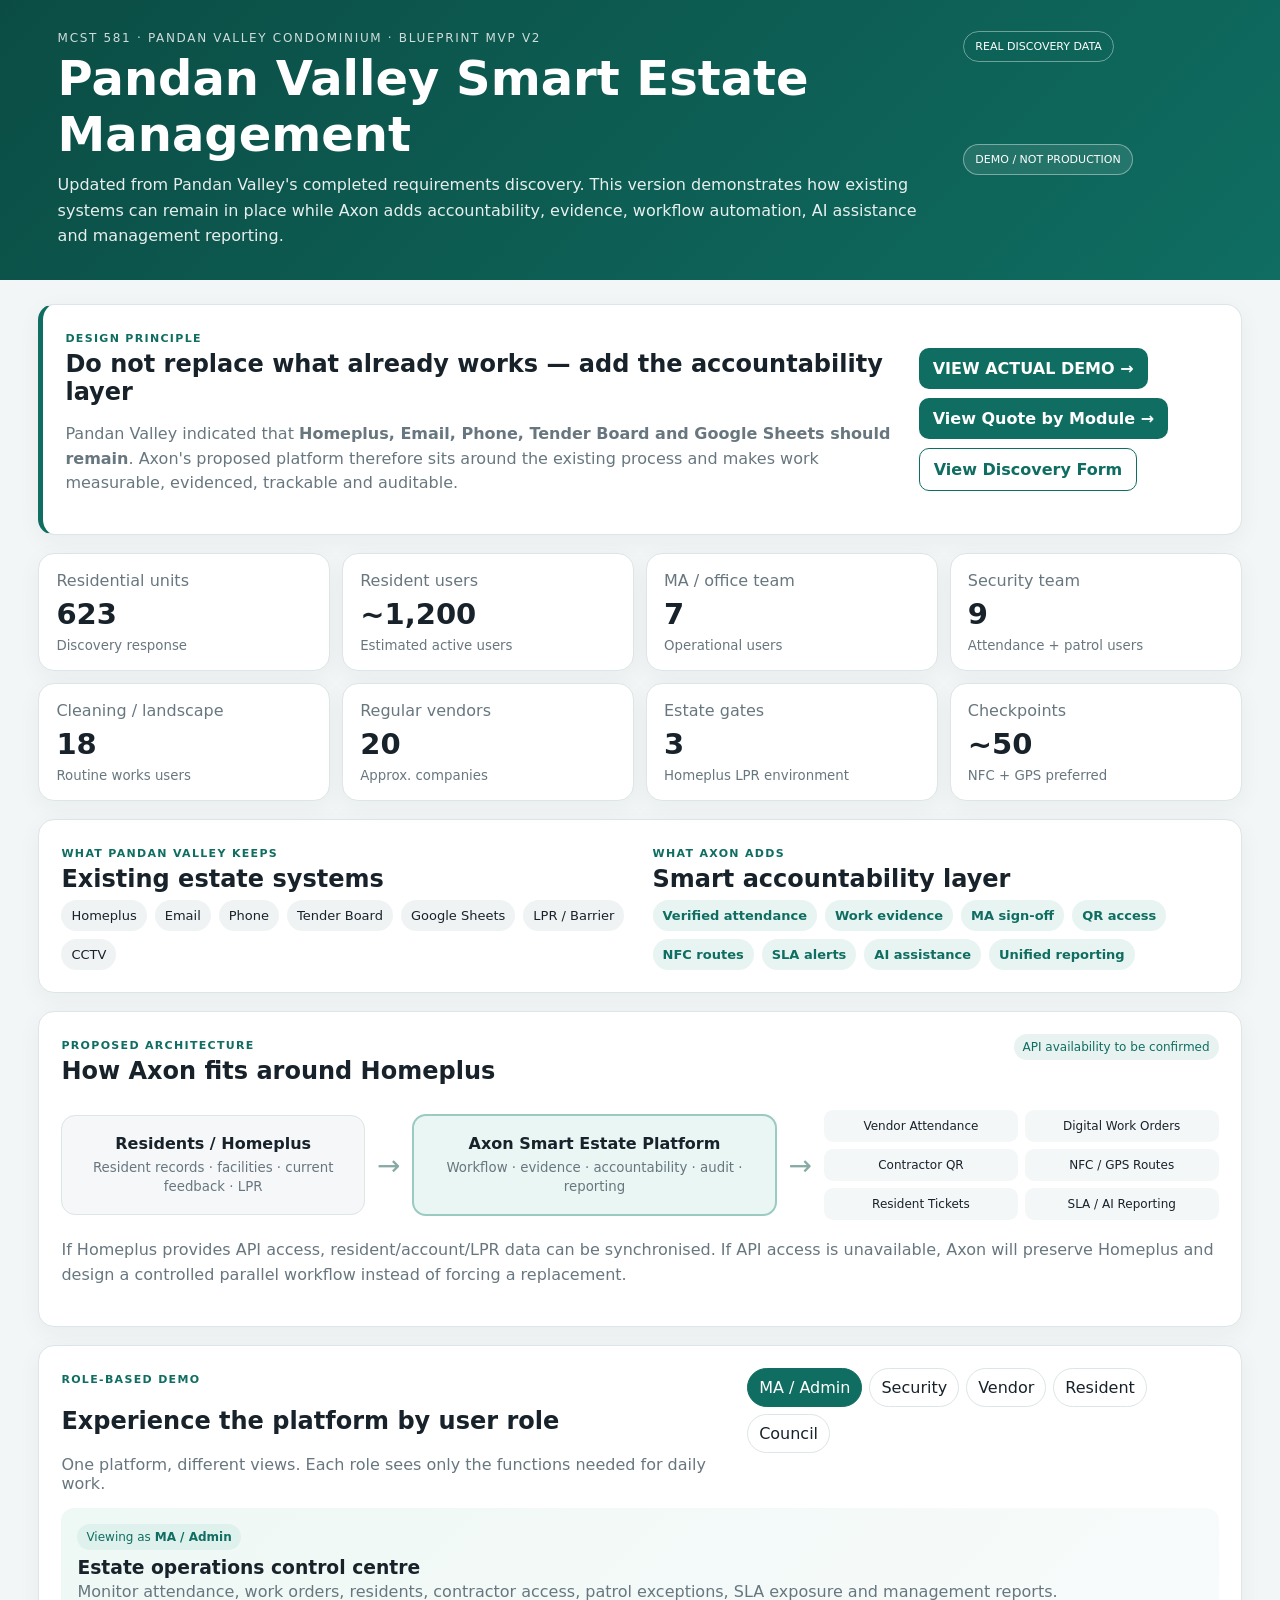
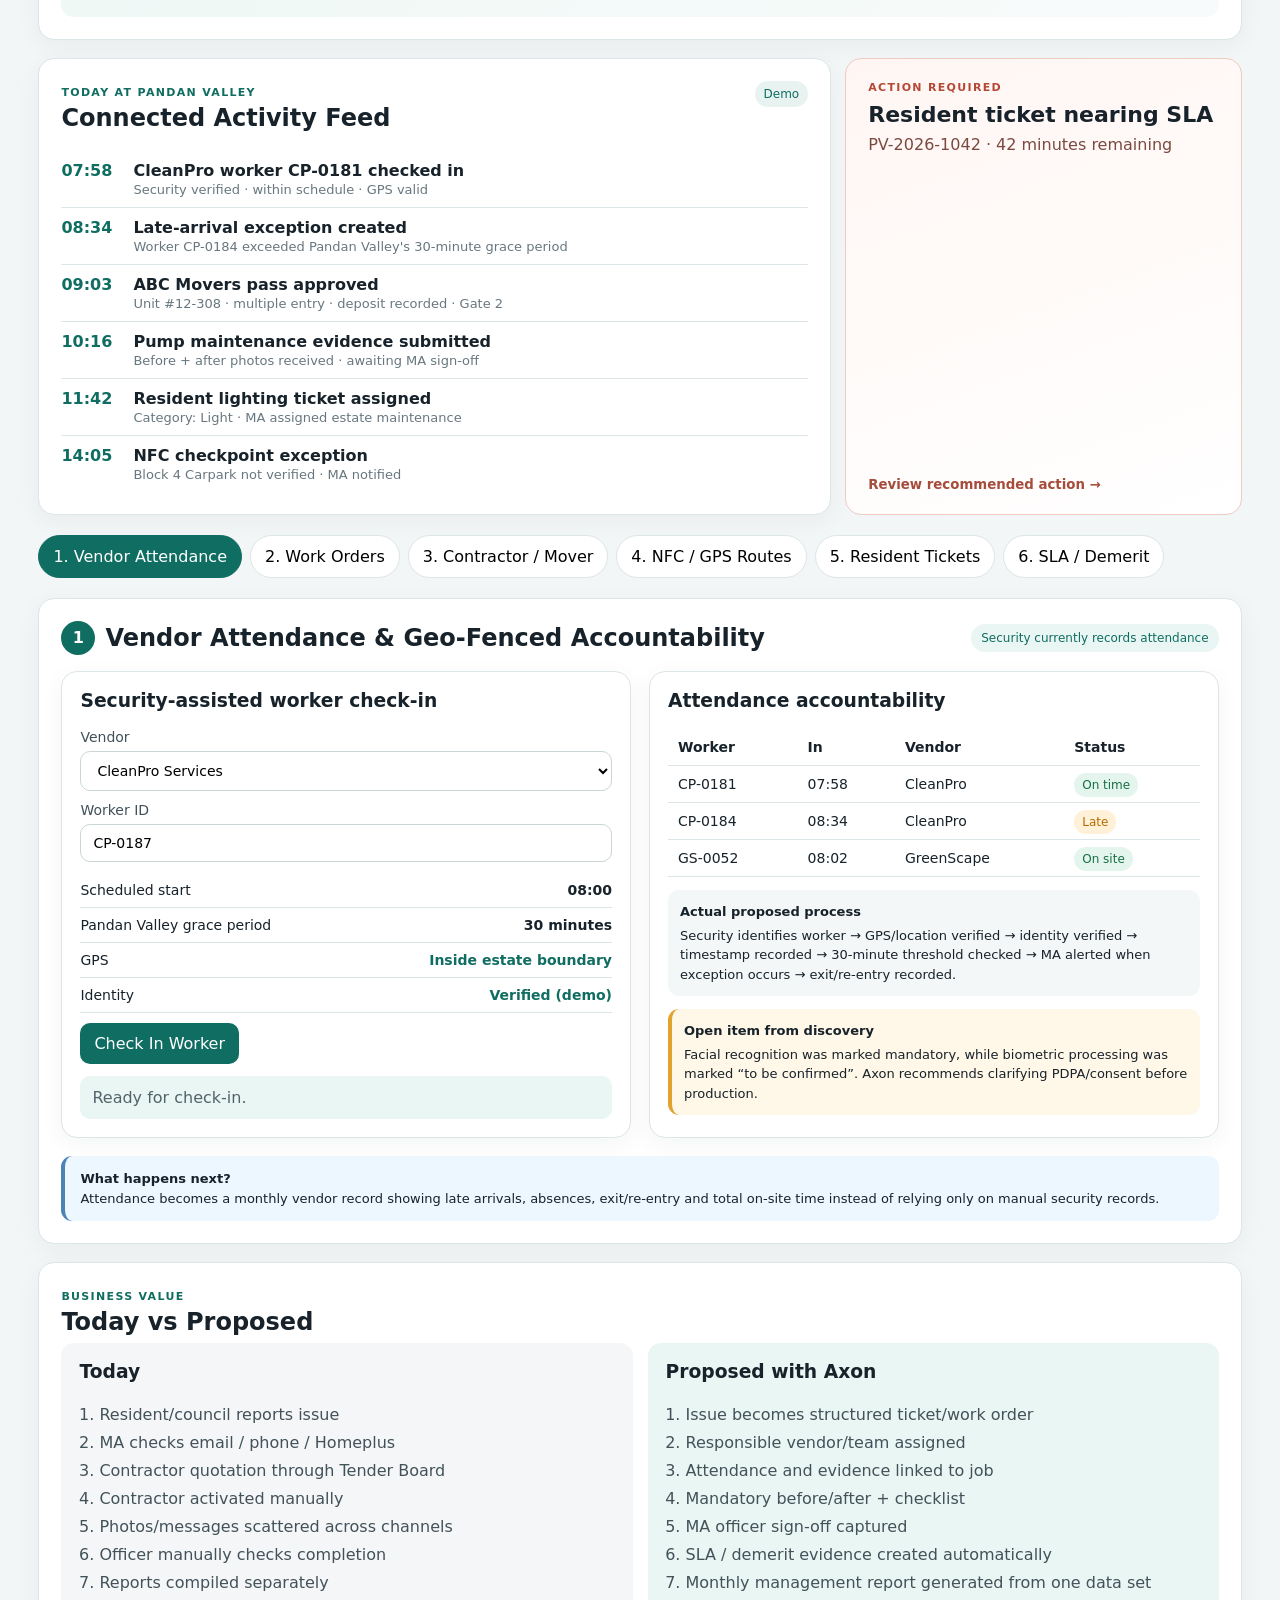
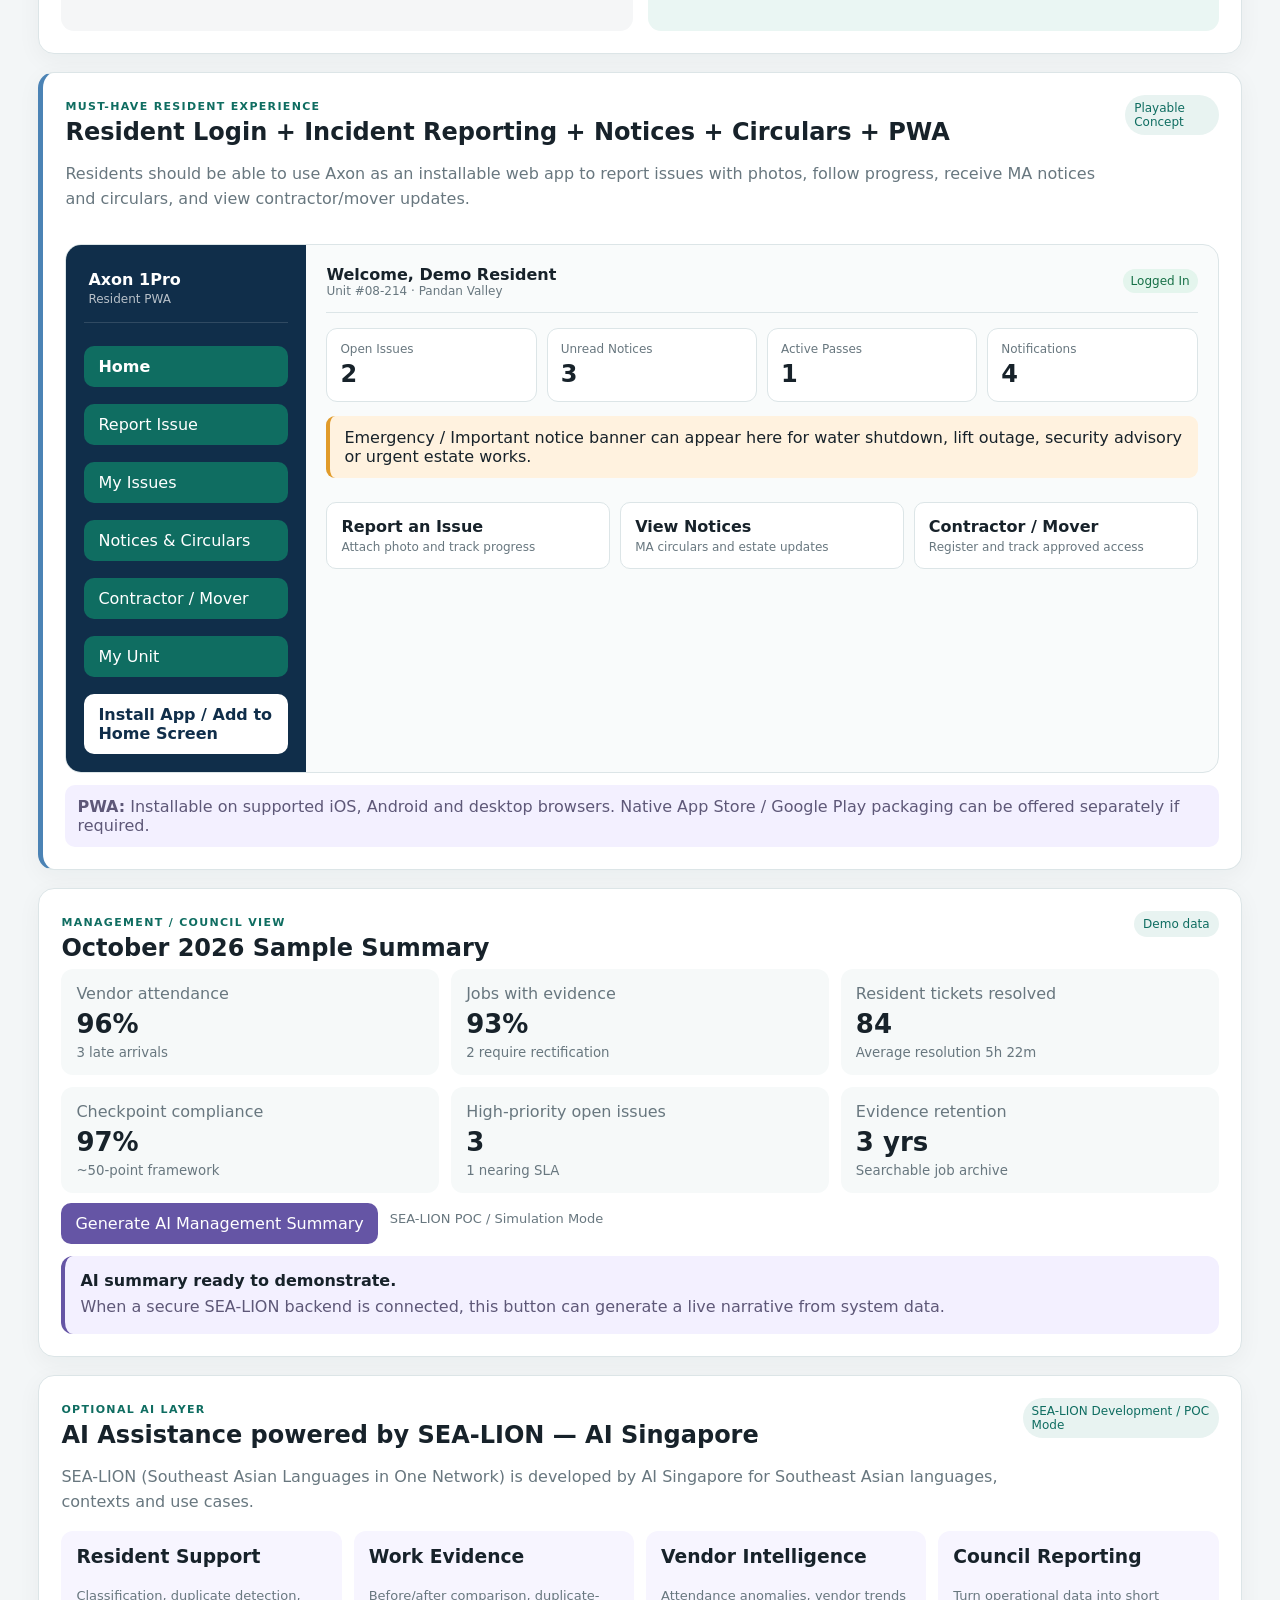
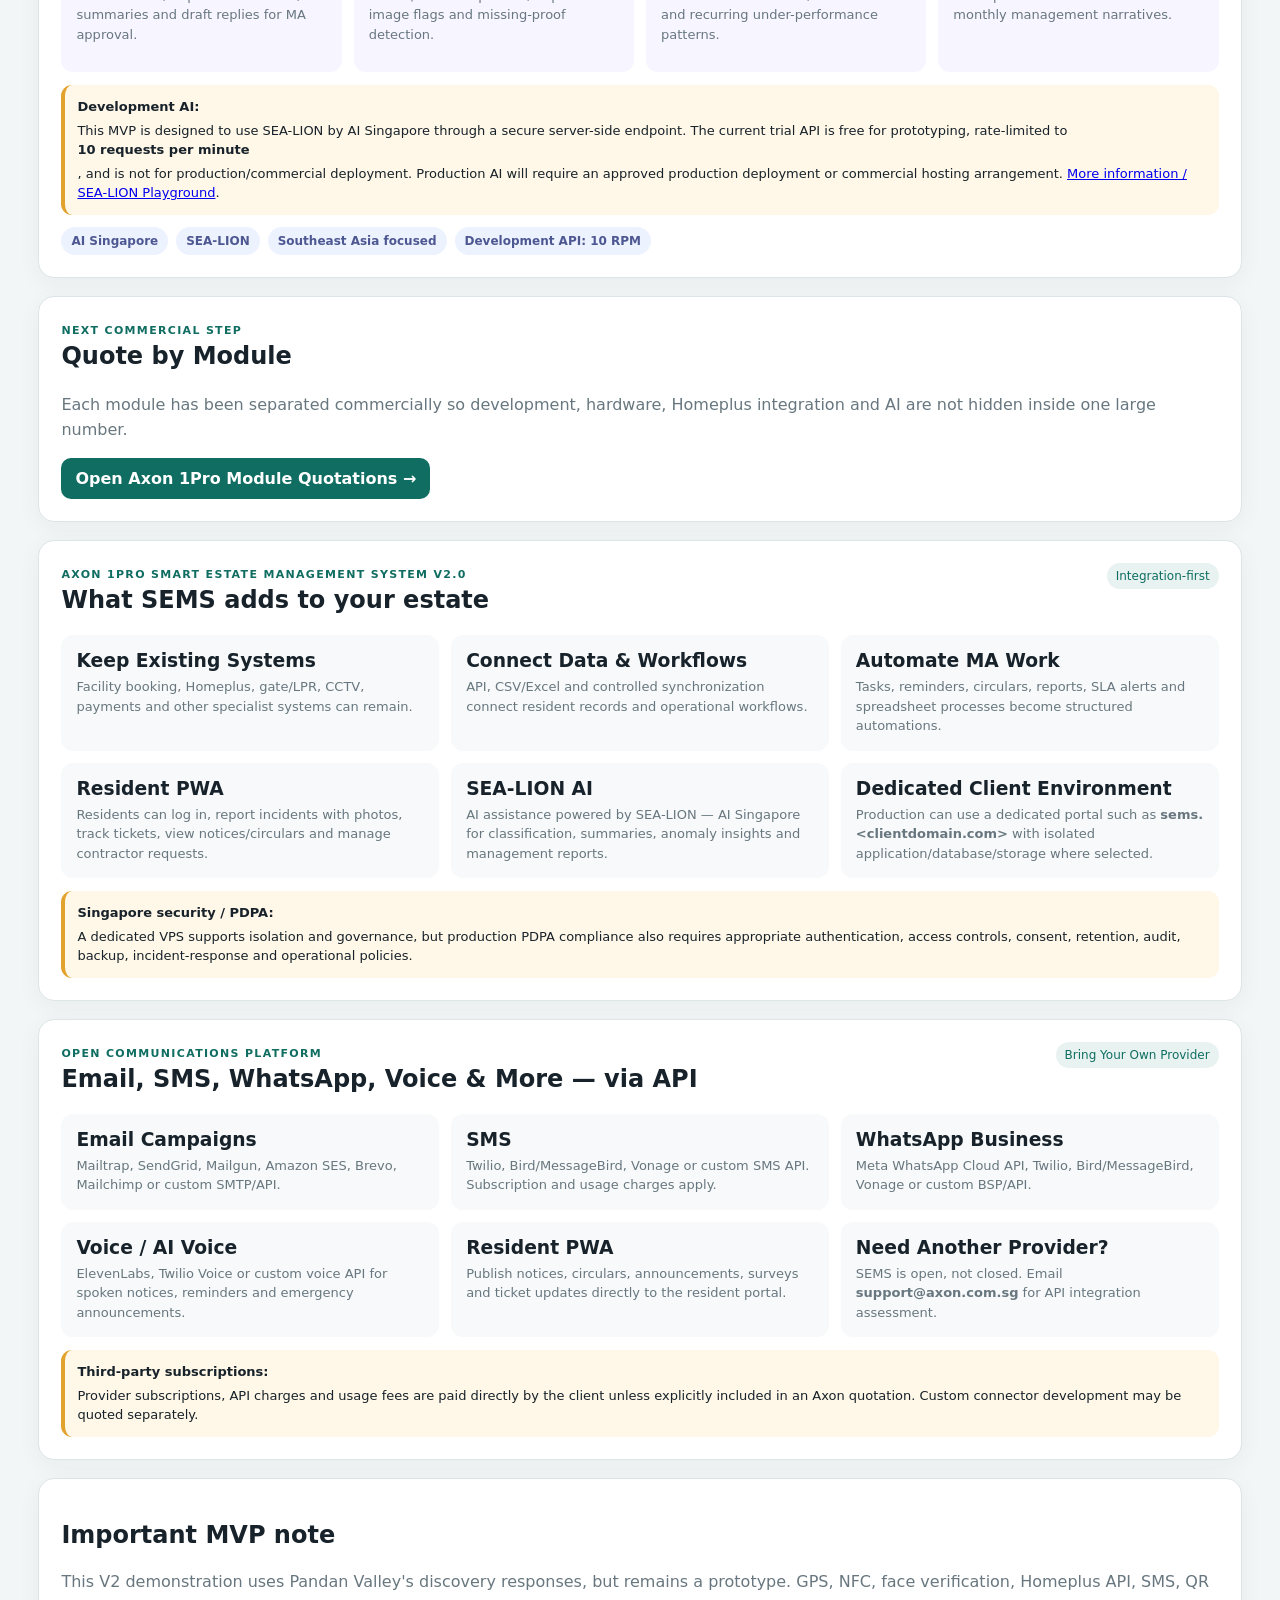
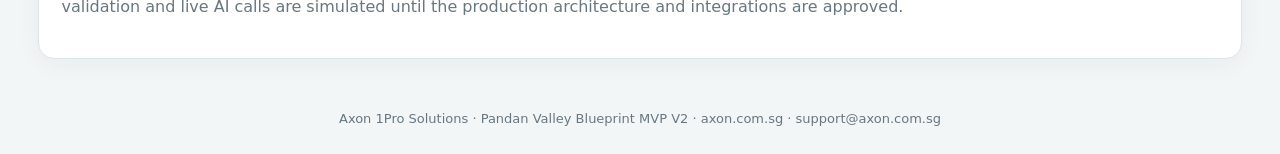
==== commit b542bb9c: "Add open communications provider integration overview" ====
--- a/index.html
+++ b/index.html
@@ -507,6 +507,18 @@
   </div>
   <div class="note"><b>Singapore security / PDPA:</b> A dedicated VPS supports isolation and governance, but production PDPA compliance also requires appropriate authentication, access controls, consent, retention, audit, backup, incident-response and operational policies.</div>
 </section>
+<section class="card">
+  <div class="section-title"><div><span class="mini-label">OPEN COMMUNICATIONS PLATFORM</span><h2>Email, SMS, WhatsApp, Voice & More — via API</h2></div><span class="soft-pill">Bring Your Own Provider</span></div>
+  <div class="sems-grid">
+    <div><h3>Email Campaigns</h3><p>Mailtrap, SendGrid, Mailgun, Amazon SES, Brevo, Mailchimp or custom SMTP/API.</p></div>
+    <div><h3>SMS</h3><p>Twilio, Bird/MessageBird, Vonage or custom SMS API. Subscription and usage charges apply.</p></div>
+    <div><h3>WhatsApp Business</h3><p>Meta WhatsApp Cloud API, Twilio, Bird/MessageBird, Vonage or custom BSP/API.</p></div>
+    <div><h3>Voice / AI Voice</h3><p>ElevenLabs, Twilio Voice or custom voice API for spoken notices, reminders and emergency announcements.</p></div>
+    <div><h3>Resident PWA</h3><p>Publish notices, circulars, announcements, surveys and ticket updates directly to the resident portal.</p></div>
+    <div><h3>Need Another Provider?</h3><p>SEMS is open, not closed. Email <b>support@axon.com.sg</b> for API integration assessment.</p></div>
+  </div>
+  <div class="note"><b>Third-party subscriptions:</b> Provider subscriptions, API charges and usage fees are paid directly by the client unless explicitly included in an Axon quotation. Custom connector development may be quoted separately.</div>
+</section>
 <section class="disclaimer card">
   <h2>Important MVP note</h2>
   <p>This V2 demonstration uses Pandan Valley's discovery responses, but remains a prototype. GPS, NFC, face verification, Homeplus API, SMS, QR validation and live AI calls are simulated until the production architecture and integrations are approved.</p>
--- a/styles.css
+++ b/styles.css
@@ -1,2 +1,2 @@
 :root{--bg:#f3f6f7;--ink:#17222a;--muted:#68777f;--card:#fff;--brand:#0f6d61;--brand2:#eaf6f3;--line:#dce5e7;--warn:#b66b00;--purple:#6555a5;--blue:#4b83b5;--red:#b44936}*{box-sizing:border-box}body{margin:0;font-family:Inter,system-ui,Segoe UI,Arial,sans-serif;background:var(--bg);color:var(--ink)}button,input,select,textarea{font:inherit}.hero{padding:31px 4.5vw;background:linear-gradient(135deg,#0b4d45,#0f6d61);color:#fff;display:flex;justify-content:space-between;gap:20px}.hero h1{margin:5px 0 10px;font-size:clamp(31px,4vw,48px)}.hero p{margin:0;max-width:1000px;line-height:1.6;opacity:.9}.eyebrow{font-size:12px;letter-spacing:.14em;text-transform:uppercase;opacity:.8}.hero-actions{display:flex;gap:8px;align-items:flex-start;flex-wrap:wrap}.badge{border:1px solid #ffffff66;padding:8px 11px;border-radius:999px;font-size:11px}.badge.alt{background:#ffffff18}main{width:min(1320px,94vw);margin:24px auto}.card,.panel,.box{background:#fff;border:1px solid var(--line);border-radius:16px;box-shadow:0 6px 24px #15332d0c}.card{padding:22px;margin:18px 0}.pv-note{display:flex;justify-content:space-between;align-items:center;gap:22px;border-left:5px solid var(--brand)}.pv-note h2,.keep-add h2,.section-title h2{margin:4px 0 7px}.pv-note p,.muted{color:var(--muted);line-height:1.55}.mini-label{font-size:11px;font-weight:900;letter-spacing:.12em;color:var(--brand)}.cta-row{display:flex;gap:9px;flex-wrap:wrap}.primary-link,.secondary-link{display:inline-block;text-decoration:none;padding:11px 14px;border-radius:10px;font-weight:800}.primary-link{background:var(--brand);color:#fff}.secondary-link{border:1px solid var(--brand);color:var(--brand)}.snapshot-grid{display:grid;grid-template-columns:repeat(4,1fr);gap:12px}.stat{margin:0;padding:17px}.stat span,.stat small{display:block;color:var(--muted)}.stat strong{display:block;font-size:29px;margin:7px 0}.keep-add{display:grid;grid-template-columns:1fr 1fr;gap:25px}.chips{display:flex;gap:8px;flex-wrap:wrap}.chips span{background:#f0f3f4;padding:8px 10px;border-radius:999px;font-size:13px}.chips.accent span{background:#e7f4f1;color:var(--brand);font-weight:700}.section-title,.experience-head{display:flex;justify-content:space-between;align-items:flex-start;gap:18px}.soft-pill{background:#e8f3f1;color:var(--brand);padding:6px 9px;border-radius:999px;font-size:12px}.architecture-flow{display:grid;grid-template-columns:1fr auto 1.2fr auto 1.3fr;gap:12px;align-items:center;margin:18px 0}.architecture-flow>span{font-size:28px;color:#88aaa4}.arch-node{padding:18px;border-radius:14px;text-align:center}.arch-node b,.arch-node small{display:block}.arch-node small{margin-top:6px;color:var(--muted);line-height:1.4}.arch-node.existing{background:#f5f7f8;border:1px solid #dce5e7}.arch-node.core{background:#eaf6f3;border:2px solid #9bcac1}.arch-stack{display:grid;grid-template-columns:1fr 1fr;gap:7px}.arch-stack div{padding:9px;border-radius:9px;background:#f4f7f8;font-size:12px;text-align:center}.role-switcher{display:flex;gap:7px;flex-wrap:wrap}.rolebtn,.routebtn{border:1px solid var(--line);background:#fff;color:var(--ink);padding:9px 11px;border-radius:999px;cursor:pointer}.rolebtn.active,.routebtn.active{background:var(--brand);color:#fff;border-color:var(--brand)}.experience-head p{margin:0;color:var(--muted)}.role-view{margin-top:15px;padding:16px;border-radius:13px;background:linear-gradient(135deg,#eef8f5,#f8fbfb)}.role-badge{display:inline-block;background:#dff1ec;color:var(--brand);padding:6px 9px;border-radius:999px;font-size:12px}.role-view h3{margin:7px 0 4px}.role-view p{margin:0;color:var(--muted)}.ops-grid{display:grid;grid-template-columns:2fr 1fr;gap:14px}.activity-card{margin:0}.activity-feed{margin-top:12px}.activity-item{display:grid;grid-template-columns:62px 1fr;gap:10px;padding:10px 0;border-bottom:1px solid var(--line)}.activity-item:last-child{border-bottom:0}.activity-item time{font-weight:800;color:var(--brand)}.activity-item b,.activity-item span{display:block}.activity-item span{font-size:13px;color:var(--muted);margin-top:2px}.alert-card{margin:0!important;text-align:left;border:1px solid #f0c9c2!important;background:linear-gradient(160deg,#fff6f3,#fff)!important;color:var(--ink)!important;border-radius:16px!important;padding:22px!important;display:flex;flex-direction:column;gap:8px;cursor:pointer}.alert-card strong{font-size:22px}.alert-card span:not(.alert-kicker){color:#7b4940}.alert-card small{margin-top:auto;color:#a64c3b;font-weight:700}.alert-kicker{font-size:11px;letter-spacing:.12em;font-weight:900;color:var(--red)}.alert-modal{position:fixed;inset:0;background:#10251f99;display:none;align-items:center;justify-content:center;padding:20px;z-index:100}.alert-modal.open{display:flex}.alert-dialog{position:relative;background:#fff;width:min(620px,96vw);border-radius:18px;padding:24px}.modal-close{position:absolute;right:14px;top:10px;background:transparent!important;color:#68777d!important;font-size:28px!important;padding:4px 8px!important}.alert-details{display:grid;grid-template-columns:1fr 1fr;gap:10px;margin:15px 0}.alert-details>div{padding:12px;background:#f6f8f9;border-radius:10px}.alert-details span,.alert-details b{display:block}.alert-details span{font-size:12px;color:var(--muted)}.danger-text{color:var(--red)}.modules{display:flex;gap:8px;flex-wrap:wrap;margin:20px 0}.module{background:#fff;border:1px solid var(--line);padding:11px 14px;border-radius:999px;cursor:pointer}.module.active{background:var(--brand);color:#fff;border-color:var(--brand)}.panel{display:none;padding:22px;margin-bottom:18px}.panel.active{display:block}.panelhead{display:flex;justify-content:space-between;align-items:center;gap:12px;margin-bottom:16px}.panelhead>div{display:flex;gap:10px;align-items:center}.panelhead h2{margin:0}.step{display:grid;place-items:center;width:34px;height:34px;border-radius:50%;background:var(--brand);color:#fff;font-weight:800}.tag{background:#eaf6f3;color:var(--brand);padding:7px 10px;border-radius:999px;font-size:12px}.grid2{display:grid;grid-template-columns:1fr 1fr;gap:18px}.box{padding:18px}.box h3{margin-top:0}label{display:block;margin:11px 0;font-size:14px;color:#41515a}input,select,textarea{width:100%;margin-top:6px;padding:10px 12px;border:1px solid #cad5d8;border-radius:10px;background:#fff}textarea{min-height:82px}.statusline{display:flex;justify-content:space-between;gap:10px;padding:9px 0;border-bottom:1px solid var(--line);font-size:14px}.ok{color:var(--brand)}button:not(.module):not(.rolebtn):not(.routebtn){background:var(--brand);color:#fff;border:0;border-radius:10px;padding:11px 14px;cursor:pointer;margin-top:10px}.secondary-action{background:#fff!important;color:var(--brand)!important;border:1px solid var(--brand)!important}.ai-button{background:var(--purple)!important}.result{background:#eaf6f3;padding:12px;border-radius:10px;margin-top:12px}.subtle{color:#52646b}.flow,.recommend,.aiuse,.note{margin-top:13px;padding:12px;border-radius:11px;font-size:13px;line-height:1.5}.flow{background:#f4f7f8}.recommend,.note{background:#fff7e7;border-left:4px solid #e2a22e}.aiuse{background:#f3f0ff;border-left:4px solid var(--purple)}.flow b,.recommend b,.aiuse b,.note b{display:block;margin-bottom:4px}.nextstepbox{grid-column:1/-1;padding:13px 15px;border-radius:11px;background:#edf7ff;border-left:4px solid var(--blue);font-size:13px;line-height:1.5}.nextstepbox b,.nextstepbox span{display:block}.photoPair{display:grid;grid-template-columns:1fr 1fr;gap:12px}.photoPair span{font-size:12px;color:var(--muted)}.photo{height:150px;border-radius:12px;margin-top:6px;display:flex;align-items:flex-end;padding:12px;color:#fff;font-size:12px}.ph1{background:linear-gradient(135deg,#687a7e,#24363a)}.ph2{background:linear-gradient(135deg,#5d8b75,#195a43)}.approval-box{margin-top:14px;padding:13px;background:#f7f9fa;border-radius:11px}.approve-actions{display:flex;gap:8px;flex-wrap:wrap}.archive{grid-column:1/-1;padding:14px;background:#f2f5f5;border-radius:11px}.archive b,.archive span{display:block}.archive span{margin-top:4px;color:var(--muted);font-size:13px}.gate-strip{display:flex;justify-content:center;gap:7px;margin-bottom:10px}.gate-strip span{padding:6px 9px;background:#f0f3f4;border-radius:999px;font-size:12px}.gate-strip .active-gate{background:var(--brand);color:#fff}.center{text-align:center}.left{text-align:left}.qr{width:170px;height:170px;margin:8px auto 14px;border:11px solid #111;background:repeating-linear-gradient(45deg,#111 0 8px,#fff 8px 16px);display:grid;place-items:center;color:#fff;font-weight:800;font-size:24px}.checkpoint{padding:12px;border-left:4px solid #cfd8da;background:#f7f9fa;margin:8px 0;border-radius:8px}.checkpoint.done{border-left-color:var(--brand);background:#eef8f5}.checkpoint small{float:right;color:var(--muted)}.route-selector{display:flex;gap:7px;flex-wrap:wrap;margin-top:12px}.checkpoint-map{display:grid;grid-template-columns:repeat(3,1fr);gap:8px}.checkpoint-map span,.checkpoint-map b{padding:15px 8px;background:#eef3f4;border-radius:10px;text-align:center;font-size:12px}.checkpoint-map b{background:#dff1ec;color:var(--brand)}.progress{height:14px;background:#e7edef;border-radius:999px;overflow:hidden}.progress div{height:100%;width:25%;background:var(--brand);transition:.3s}.steps{display:flex;justify-content:space-between;font-size:12px;margin:8px 0 18px;color:#9aa5aa}.steps .on{color:var(--brand);font-weight:700}.visibility-note{padding:12px;background:#f7f9fa;border-radius:10px;font-size:13px;line-height:1.6}.rule-card{padding:18px;background:#fff7e7;border-radius:12px;border-left:4px solid #e2a22e;margin-bottom:12px}.rule-card span,.rule-card strong,.rule-card small{display:block}.rule-card strong{font-size:24px;margin:8px 0}.rule-card small{color:var(--muted)}table{width:100%;border-collapse:collapse;font-size:14px}th,td{text-align:left;padding:10px;border-bottom:1px solid var(--line)}.pill{padding:5px 8px;border-radius:999px;font-size:12px}.pill.good{background:#e4f5ed;color:#177047}.pill.warn{background:#fff0d8;color:var(--warn)}.bigNumber{font-size:32px;font-weight:800;margin:12px 0}.bigNumber small{display:block;font-size:13px;color:var(--muted);font-weight:400}.compare-grid{display:grid;grid-template-columns:1fr 1fr;gap:15px}.compare{padding:18px;border-radius:13px}.compare.today{background:#f5f6f7}.compare.proposed{background:#eaf6f3}.compare h3{margin-top:0}.compare ol{padding-left:20px;line-height:1.75;color:#42525a}.report-grid{display:grid;grid-template-columns:repeat(3,1fr);gap:12px}.report-grid>div{padding:15px;background:#f6f9f9;border-radius:12px}.report-grid span,.report-grid small{display:block;color:var(--muted)}.report-grid strong{display:block;font-size:26px;margin:6px 0}.report-actions{display:flex;align-items:center;gap:12px;flex-wrap:wrap}.report-actions span{color:var(--muted);font-size:13px}.ai-summary{margin-top:12px;padding:15px;background:#f3f0ff;border-left:4px solid var(--purple);border-radius:12px}.ai-summary p{margin:5px 0 0;color:#5e5878;line-height:1.55}.ai-summary.small{font-size:13px}.ai-grid{display:grid;grid-template-columns:repeat(4,1fr);gap:12px}.ai-grid>div{padding:15px;background:#f7f5ff;border-radius:12px}.ai-grid h3{margin-top:0}.ai-grid p{color:var(--muted);line-height:1.5;font-size:13px}.disclaimer p{color:var(--muted);line-height:1.6}footer{text-align:center;padding:28px;color:var(--muted);font-size:13px}@media(max-width:950px){.snapshot-grid{grid-template-columns:repeat(2,1fr)}.architecture-flow{grid-template-columns:1fr}.architecture-flow>span{transform:rotate(90deg);text-align:center}.grid2,.keep-add,.compare-grid,.report-grid,.ai-grid,.ops-grid{grid-template-columns:1fr}.section-title,.experience-head,.pv-note,.panelhead{display:block}.role-switcher,.cta-row{margin-top:12px}.tag{display:inline-block;margin-top:10px}}.sea-badge-row{display:flex;gap:8px;flex-wrap:wrap;margin-top:12px}.sea-badge{display:inline-block;padding:7px 10px;border-radius:999px;background:#edf2ff;color:#4d5791;font-size:12px;font-weight:800}
-.resident-pwa-demo{border-left:5px solid var(--blue)}.pwa-shell{display:grid;grid-template-columns:240px 1fr;border:1px solid var(--line);border-radius:16px;overflow:hidden;margin-top:16px;background:#f9fbfb}.pwa-side{background:#102e4a;color:#fff;padding:18px;display:flex;flex-direction:column;gap:7px}.pwa-brand{padding:7px 4px 16px;border-bottom:1px solid #ffffff22;margin-bottom:6px}.pwa-brand b,.pwa-brand span{display:block}.pwa-brand span{font-size:12px;opacity:.7;margin-top:3px}.pwa-nav,.pwa-install{width:100%;text-align:left;border:0;border-radius:9px;padding:10px 11px;cursor:pointer}.pwa-nav{background:transparent;color:#eaf3fb}.pwa-nav.active{background:#ffffff20;color:#fff;font-weight:800}.pwa-install{margin-top:auto;background:#fff!important;color:#102e4a!important;font-weight:800}.pwa-main{padding:20px;min-height:520px}.pwa-top{display:flex;justify-content:space-between;align-items:center;border-bottom:1px solid var(--line);padding-bottom:14px;margin-bottom:15px}.pwa-top b,.pwa-top span{display:block}.pwa-top span{font-size:12px;color:var(--muted)}.pwa-view{display:none}.pwa-view.active{display:block}.pwa-kpis{display:grid;grid-template-columns:repeat(4,1fr);gap:10px}.pwa-kpis>div{padding:13px;background:#fff;border:1px solid var(--line);border-radius:11px}.pwa-kpis span,.pwa-kpis strong{display:block}.pwa-kpis span{font-size:12px;color:var(--muted)}.pwa-kpis strong{font-size:24px;margin-top:4px}.pwa-alert{margin:14px 0;padding:12px 14px;background:#fff2df;border-left:4px solid #e19b2a;border-radius:9px}.pwa-cards{display:grid;grid-template-columns:repeat(3,1fr);gap:10px}.pwa-action{background:#fff!important;color:var(--ink)!important;border:1px solid var(--line)!important;text-align:left!important;padding:14px!important}.pwa-action b,.pwa-action span{display:block}.pwa-action span{font-size:12px;color:var(--muted);margin-top:4px}.pwa-form-grid,.profile-grid{display:grid;grid-template-columns:1fr 1fr;gap:12px}.resident-ticket{display:flex;justify-content:space-between;align-items:center;gap:12px;padding:13px;background:#fff;border:1px solid var(--line);border-radius:11px}.resident-ticket b,.resident-ticket span{display:block}.resident-ticket span{font-size:12px;color:var(--muted);margin-top:3px}.ticket-timeline{display:grid;grid-template-columns:repeat(5,1fr);gap:5px;margin:13px 0}.ticket-timeline span{padding:8px;text-align:center;border-radius:8px;background:#eef2f3;color:#7c8a90;font-size:11px}.ticket-timeline span.done{background:#e5f5ef;color:#176e4e;font-weight:800}.resident-reply{padding:12px;border-radius:10px;background:#edf7ff;border-left:4px solid var(--blue);margin:10px 0}.notice-item{display:flex;justify-content:space-between;align-items:center;gap:14px;padding:13px;border:1px solid var(--line);border-radius:11px;background:#fff;margin:9px 0}.notice-item b,.notice-item small{display:block}.notice-item small{color:var(--muted);margin-top:4px}.notice-type{display:inline-block;font-size:10px;font-weight:900;letter-spacing:.08em;color:var(--brand);margin-bottom:3px}.notice-type.emergency{color:#a75030}.profile-grid>div{padding:13px;background:#fff;border:1px solid var(--line);border-radius:10px}.profile-grid span,.profile-grid b{display:block}.profile-grid span{font-size:12px;color:var(--muted)}.pwa-footnote{margin-top:12px;padding:12px;background:#f3f0ff;border-radius:10px;color:#5e5878}.ackNotice.done{background:#e7f4ef!important;color:#176e4e!important}.pwa-note-hidden{display:none!important}@media(max-width:900px){.pwa-shell{grid-template-columns:1fr}.pwa-side{display:grid;grid-template-columns:repeat(2,1fr)}.pwa-brand,.pwa-install{grid-column:1/-1}.pwa-kpis,.pwa-cards,.pwa-form-grid,.profile-grid{grid-template-columns:1fr 1fr}.ticket-timeline{grid-template-columns:1fr}}+.resident-pwa-demo{border-left:5px solid var(--blue)}.pwa-shell{display:grid;grid-template-columns:240px 1fr;border:1px solid var(--line);border-radius:16px;overflow:hidden;margin-top:16px;background:#f9fbfb}.pwa-side{background:#102e4a;color:#fff;padding:18px;display:flex;flex-direction:column;gap:7px}.pwa-brand{padding:7px 4px 16px;border-bottom:1px solid #ffffff22;margin-bottom:6px}.pwa-brand b,.pwa-brand span{display:block}.pwa-brand span{font-size:12px;opacity:.7;margin-top:3px}.pwa-nav,.pwa-install{width:100%;text-align:left;border:0;border-radius:9px;padding:10px 11px;cursor:pointer}.pwa-nav{background:transparent;color:#eaf3fb}.pwa-nav.active{background:#ffffff20;color:#fff;font-weight:800}.pwa-install{margin-top:auto;background:#fff!important;color:#102e4a!important;font-weight:800}.pwa-main{padding:20px;min-height:520px}.pwa-top{display:flex;justify-content:space-between;align-items:center;border-bottom:1px solid var(--line);padding-bottom:14px;margin-bottom:15px}.pwa-top b,.pwa-top span{display:block}.pwa-top span{font-size:12px;color:var(--muted)}.pwa-view{display:none}.pwa-view.active{display:block}.pwa-kpis{display:grid;grid-template-columns:repeat(4,1fr);gap:10px}.pwa-kpis>div{padding:13px;background:#fff;border:1px solid var(--line);border-radius:11px}.pwa-kpis span,.pwa-kpis strong{display:block}.pwa-kpis span{font-size:12px;color:var(--muted)}.pwa-kpis strong{font-size:24px;margin-top:4px}.pwa-alert{margin:14px 0;padding:12px 14px;background:#fff2df;border-left:4px solid #e19b2a;border-radius:9px}.pwa-cards{display:grid;grid-template-columns:repeat(3,1fr);gap:10px}.pwa-action{background:#fff!important;color:var(--ink)!important;border:1px solid var(--line)!important;text-align:left!important;padding:14px!important}.pwa-action b,.pwa-action span{display:block}.pwa-action span{font-size:12px;color:var(--muted);margin-top:4px}.pwa-form-grid,.profile-grid{display:grid;grid-template-columns:1fr 1fr;gap:12px}.resident-ticket{display:flex;justify-content:space-between;align-items:center;gap:12px;padding:13px;background:#fff;border:1px solid var(--line);border-radius:11px}.resident-ticket b,.resident-ticket span{display:block}.resident-ticket span{font-size:12px;color:var(--muted);margin-top:3px}.ticket-timeline{display:grid;grid-template-columns:repeat(5,1fr);gap:5px;margin:13px 0}.ticket-timeline span{padding:8px;text-align:center;border-radius:8px;background:#eef2f3;color:#7c8a90;font-size:11px}.ticket-timeline span.done{background:#e5f5ef;color:#176e4e;font-weight:800}.resident-reply{padding:12px;border-radius:10px;background:#edf7ff;border-left:4px solid var(--blue);margin:10px 0}.notice-item{display:flex;justify-content:space-between;align-items:center;gap:14px;padding:13px;border:1px solid var(--line);border-radius:11px;background:#fff;margin:9px 0}.notice-item b,.notice-item small{display:block}.notice-item small{color:var(--muted);margin-top:4px}.notice-type{display:inline-block;font-size:10px;font-weight:900;letter-spacing:.08em;color:var(--brand);margin-bottom:3px}.notice-type.emergency{color:#a75030}.profile-grid>div{padding:13px;background:#fff;border:1px solid var(--line);border-radius:10px}.profile-grid span,.profile-grid b{display:block}.profile-grid span{font-size:12px;color:var(--muted)}.pwa-footnote{margin-top:12px;padding:12px;background:#f3f0ff;border-radius:10px;color:#5e5878}.ackNotice.done{background:#e7f4ef!important;color:#176e4e!important}.pwa-note-hidden{display:none!important}@media(max-width:900px){.pwa-shell{grid-template-columns:1fr}.pwa-side{display:grid;grid-template-columns:repeat(2,1fr)}.pwa-brand,.pwa-install{grid-column:1/-1}.pwa-kpis,.pwa-cards,.pwa-form-grid,.profile-grid{grid-template-columns:1fr 1fr}.ticket-timeline{grid-template-columns:1fr}}.sems-grid{display:grid;grid-template-columns:repeat(3,1fr);gap:12px;margin-top:14px}.sems-grid>div{padding:15px;background:#f7f9fa;border-radius:12px}.sems-grid h3{margin:0 0 6px}.sems-grid p{margin:0;color:var(--muted);line-height:1.5;font-size:13px}@media(max-width:900px){.sems-grid{grid-template-columns:1fr}}
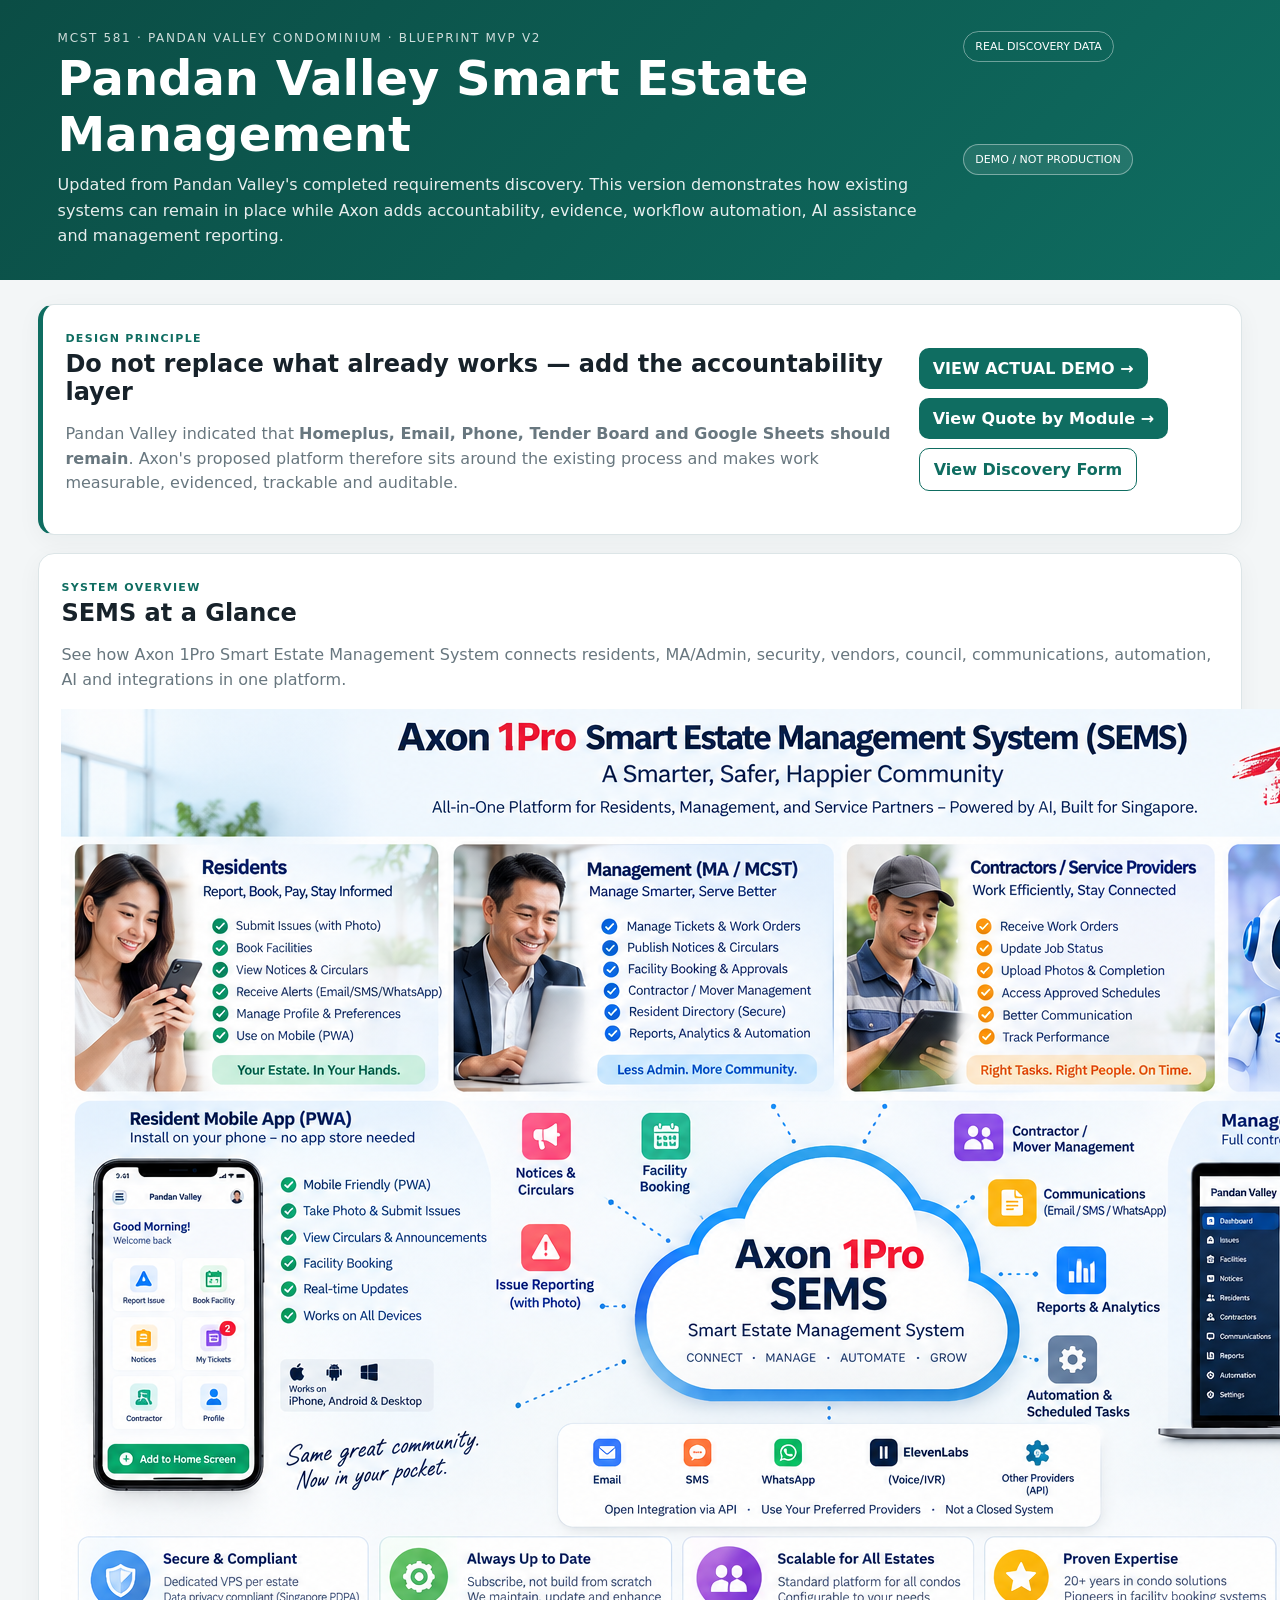
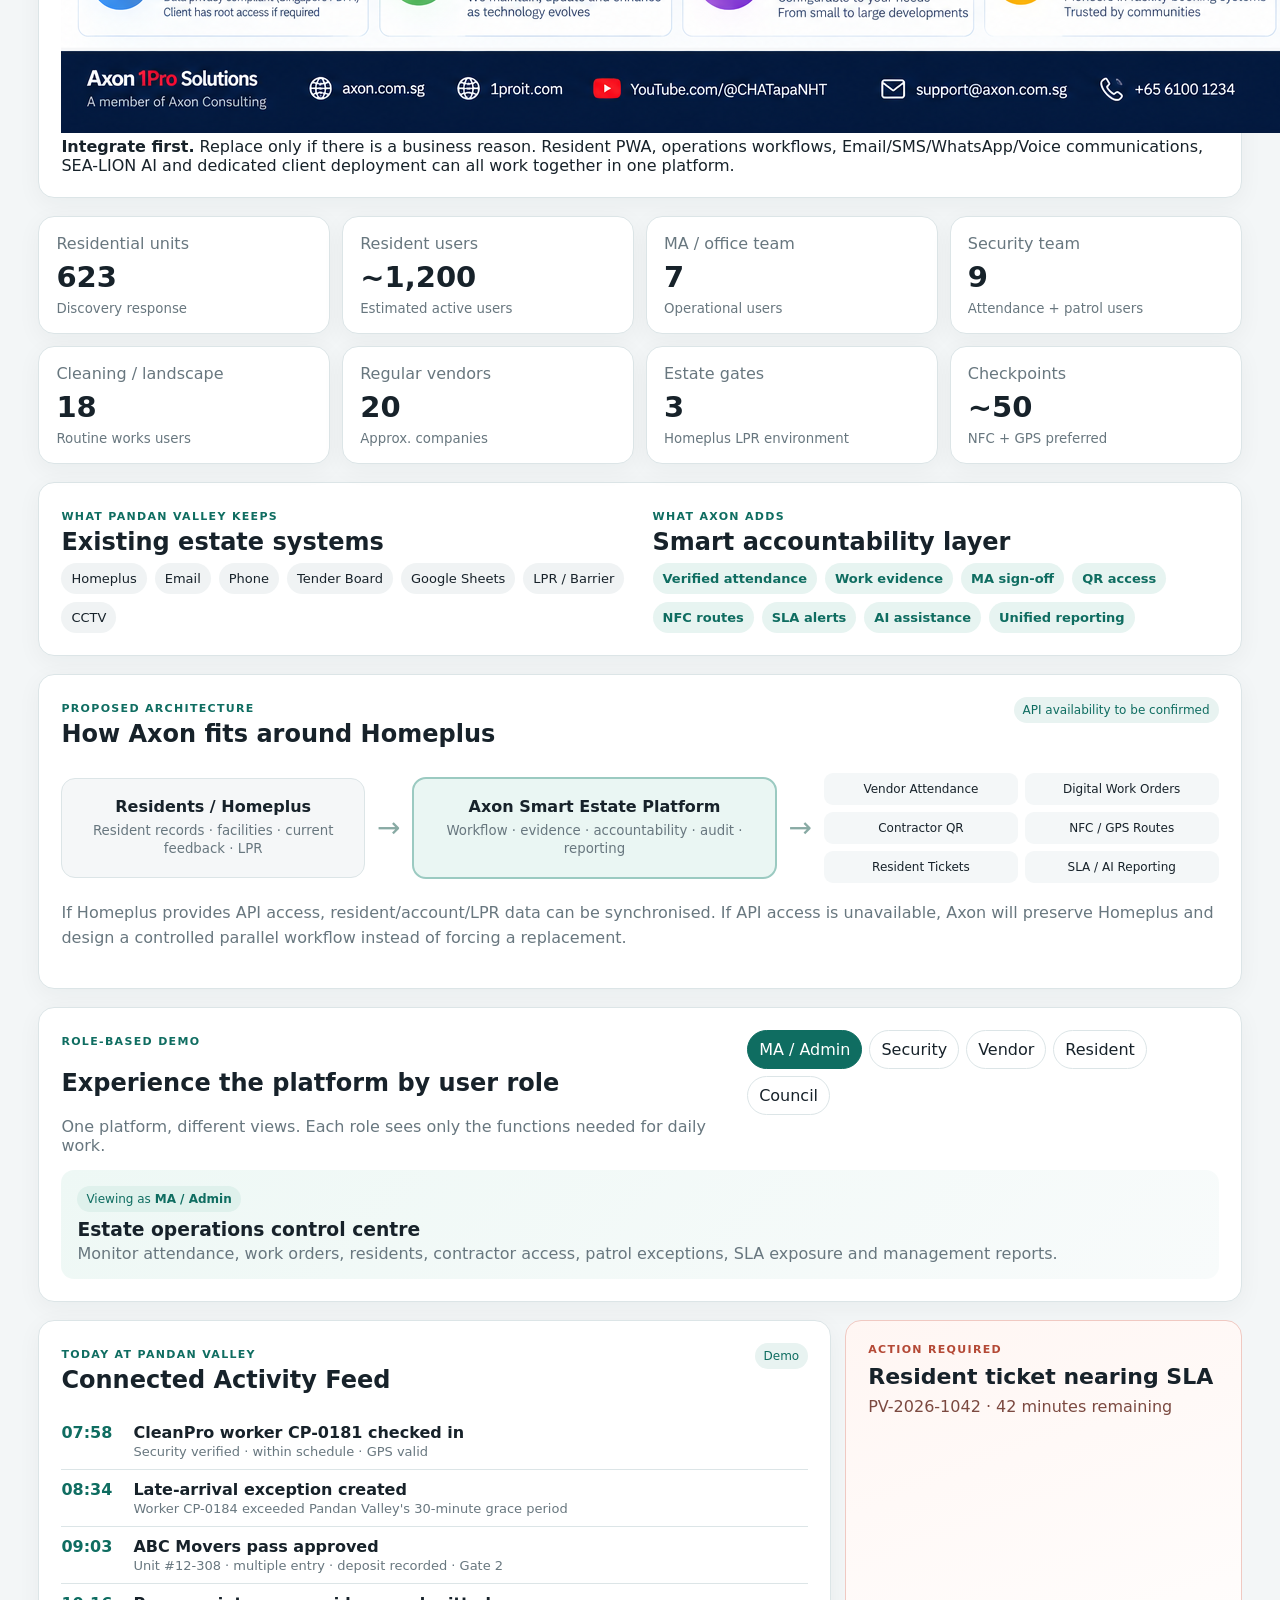
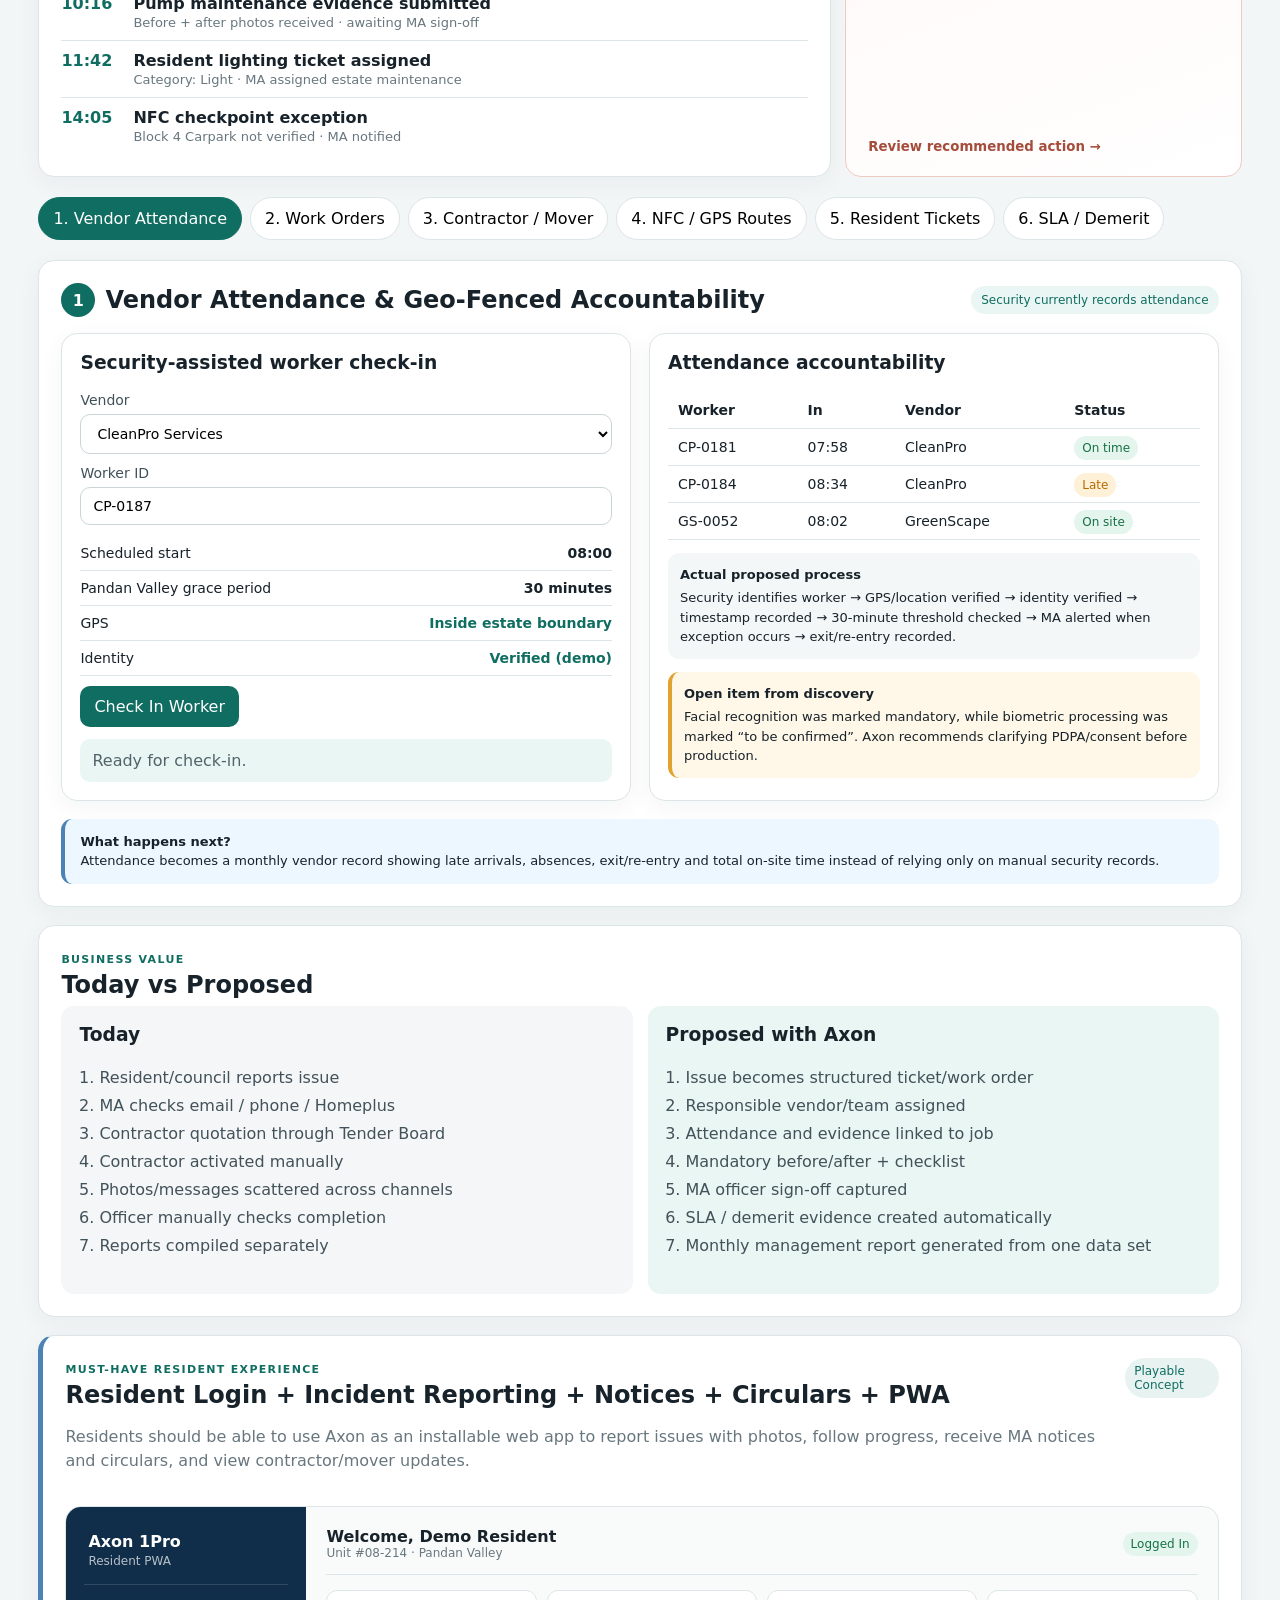
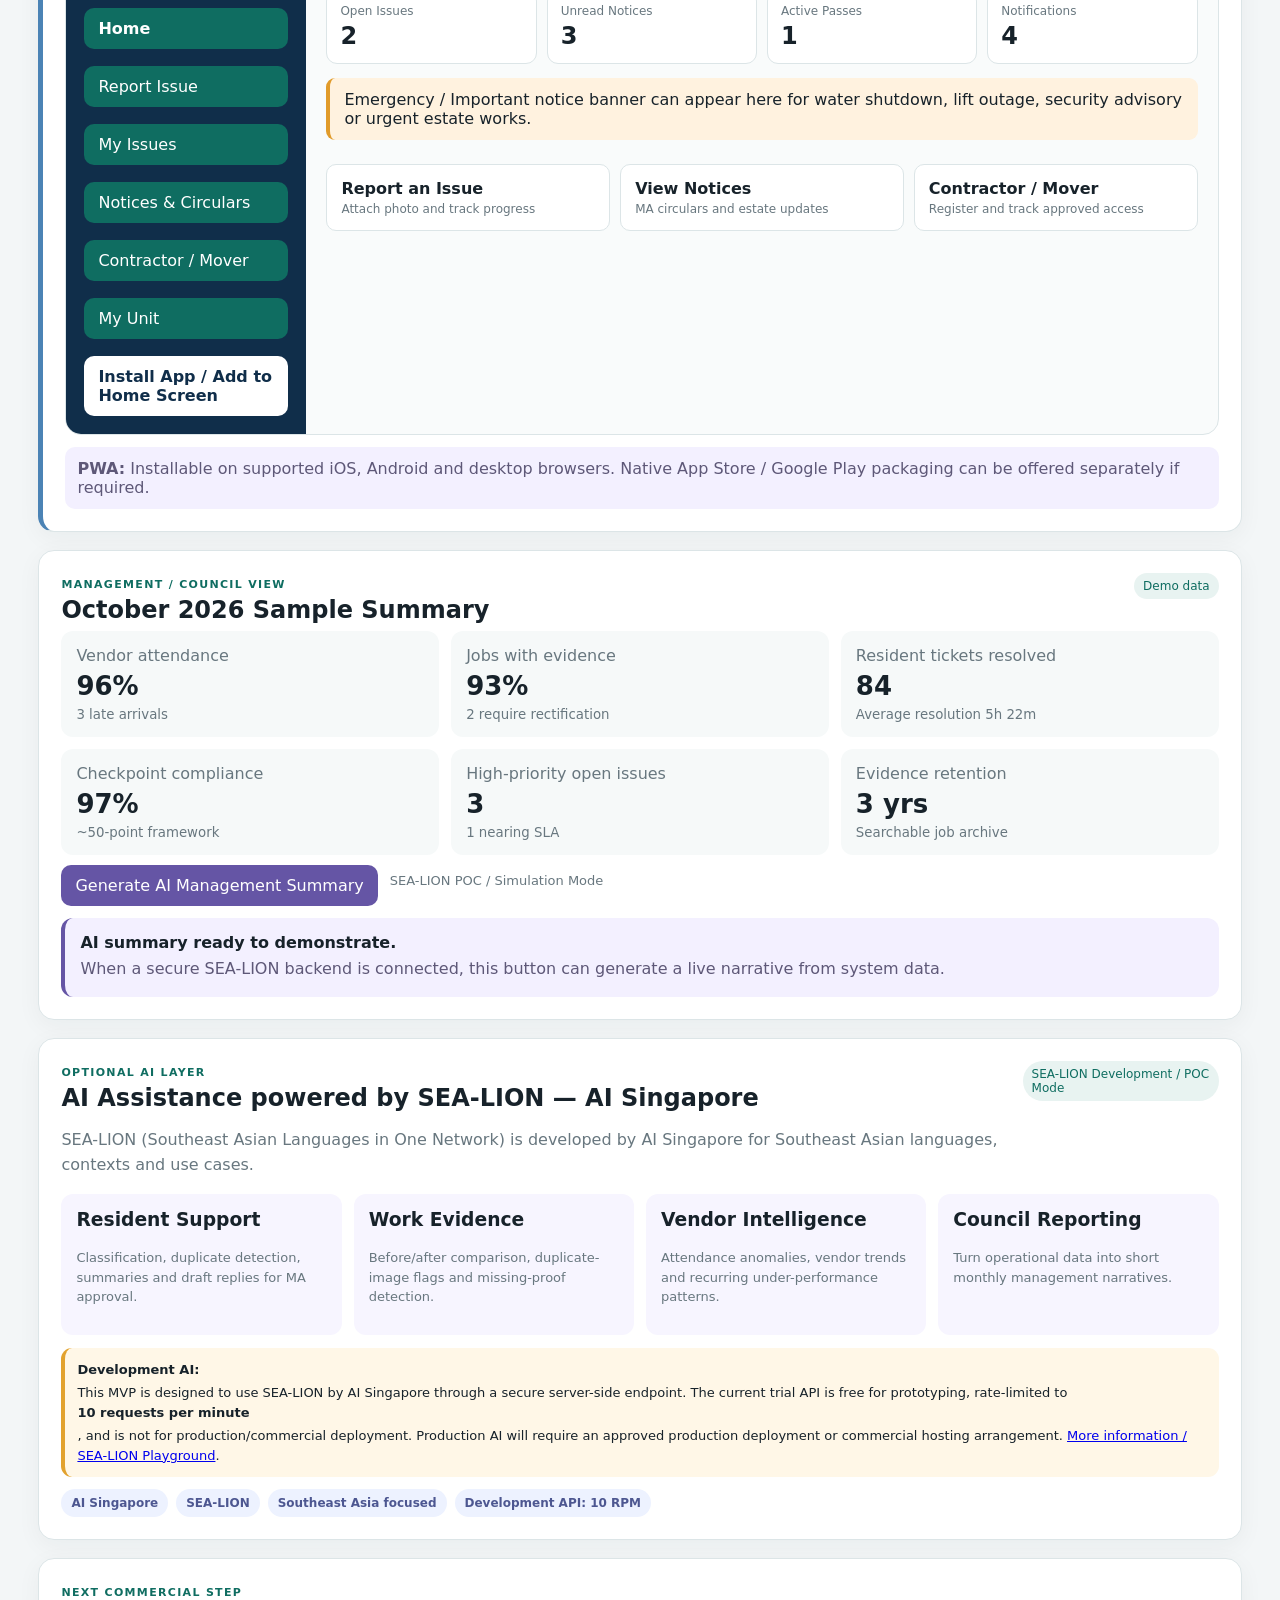
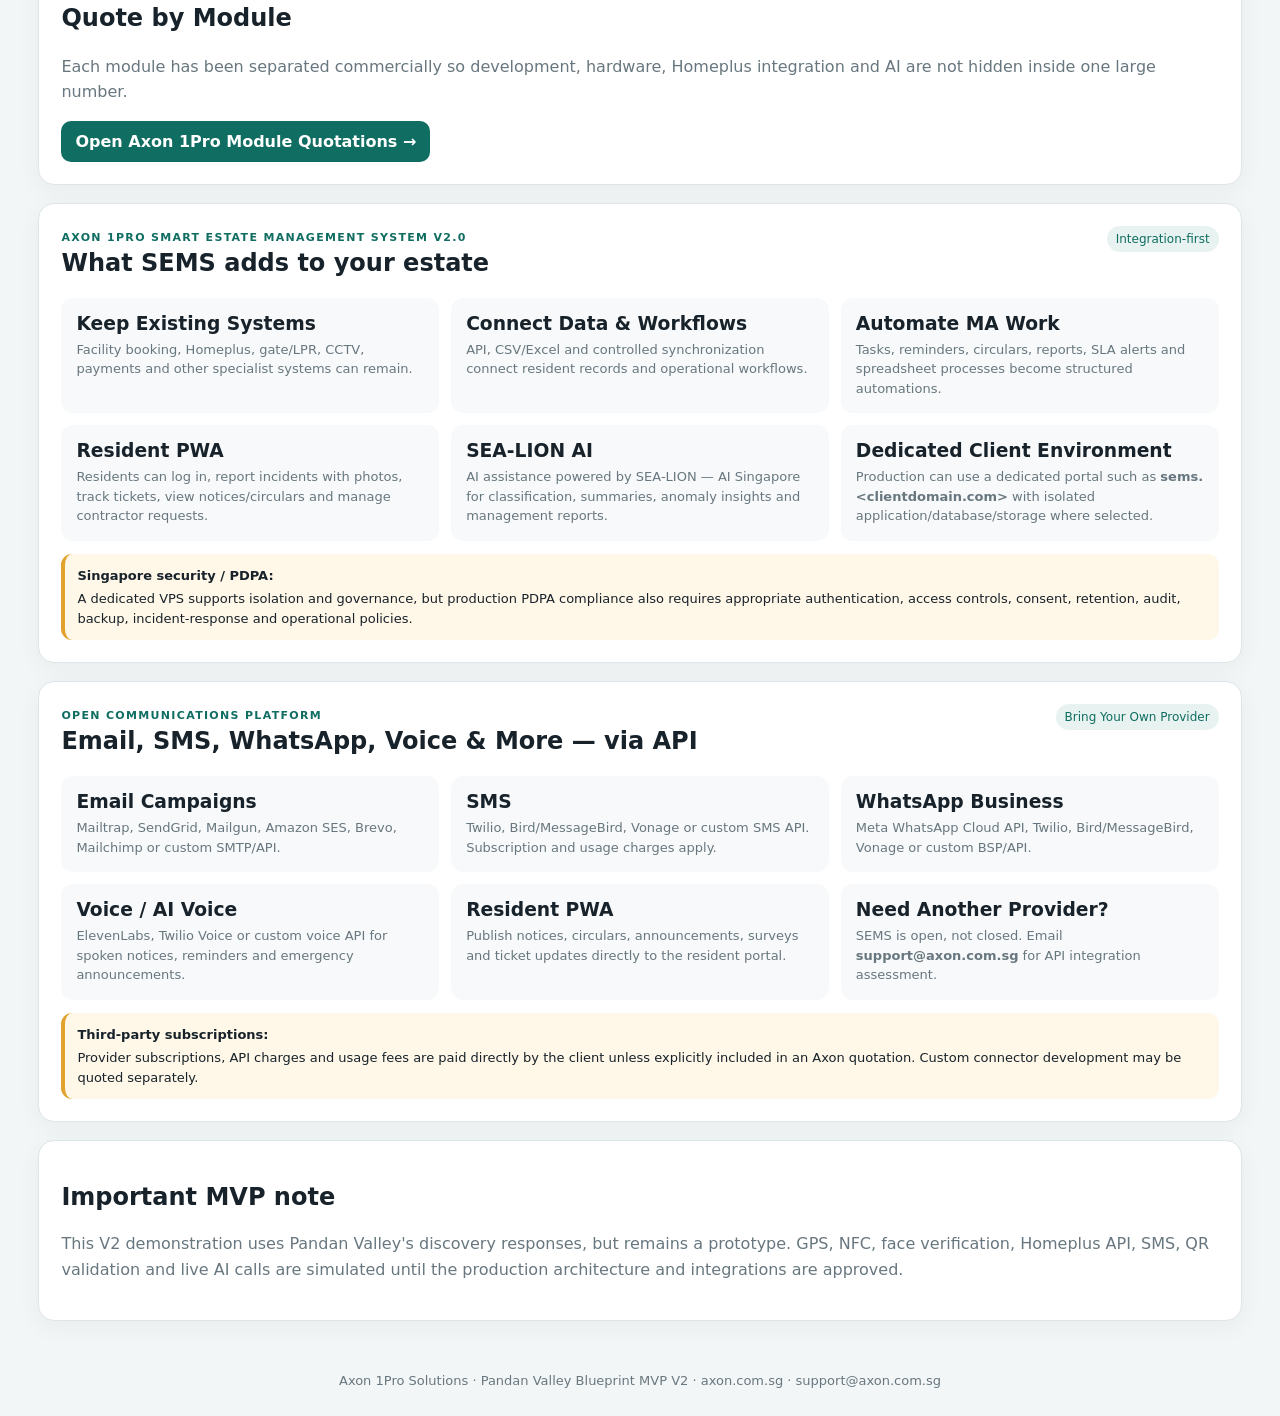
==== commit 51da04a7: "Add SEMS overview infographic below hero" ====
--- a/index.html
+++ b/index.html
@@ -32,6 +32,15 @@
   </div>
 </section>
 
+<section class="card sems-overview-image">
+  <div class="section-title">
+    <div><span class="mini-label">SYSTEM OVERVIEW</span><h2>SEMS at a Glance</h2><p class="muted">See how Axon 1Pro Smart Estate Management System connects residents, MA/Admin, security, vendors, council, communications, automation, AI and integrations in one platform.</p></div>
+  </div>
+  <div class="overview-image-wrap">
+    <img src="axon-smart-estate-management-singapore.png" alt="Axon 1Pro Smart Estate Management System overview infographic" loading="lazy"/>
+  </div>
+  <div class="overview-note"><b>Integrate first.</b> Replace only if there is a business reason. Resident PWA, operations workflows, Email/SMS/WhatsApp/Voice communications, SEA-LION AI and dedicated client deployment can all work together in one platform.</div>
+</section>
 <section class="snapshot-grid">
   <div class="stat card"><span>Residential units</span><strong>623</strong><small>Discovery response</small></div>
   <div class="stat card"><span>Resident users</span><strong>~1,200</strong><small>Estimated active users</small></div>
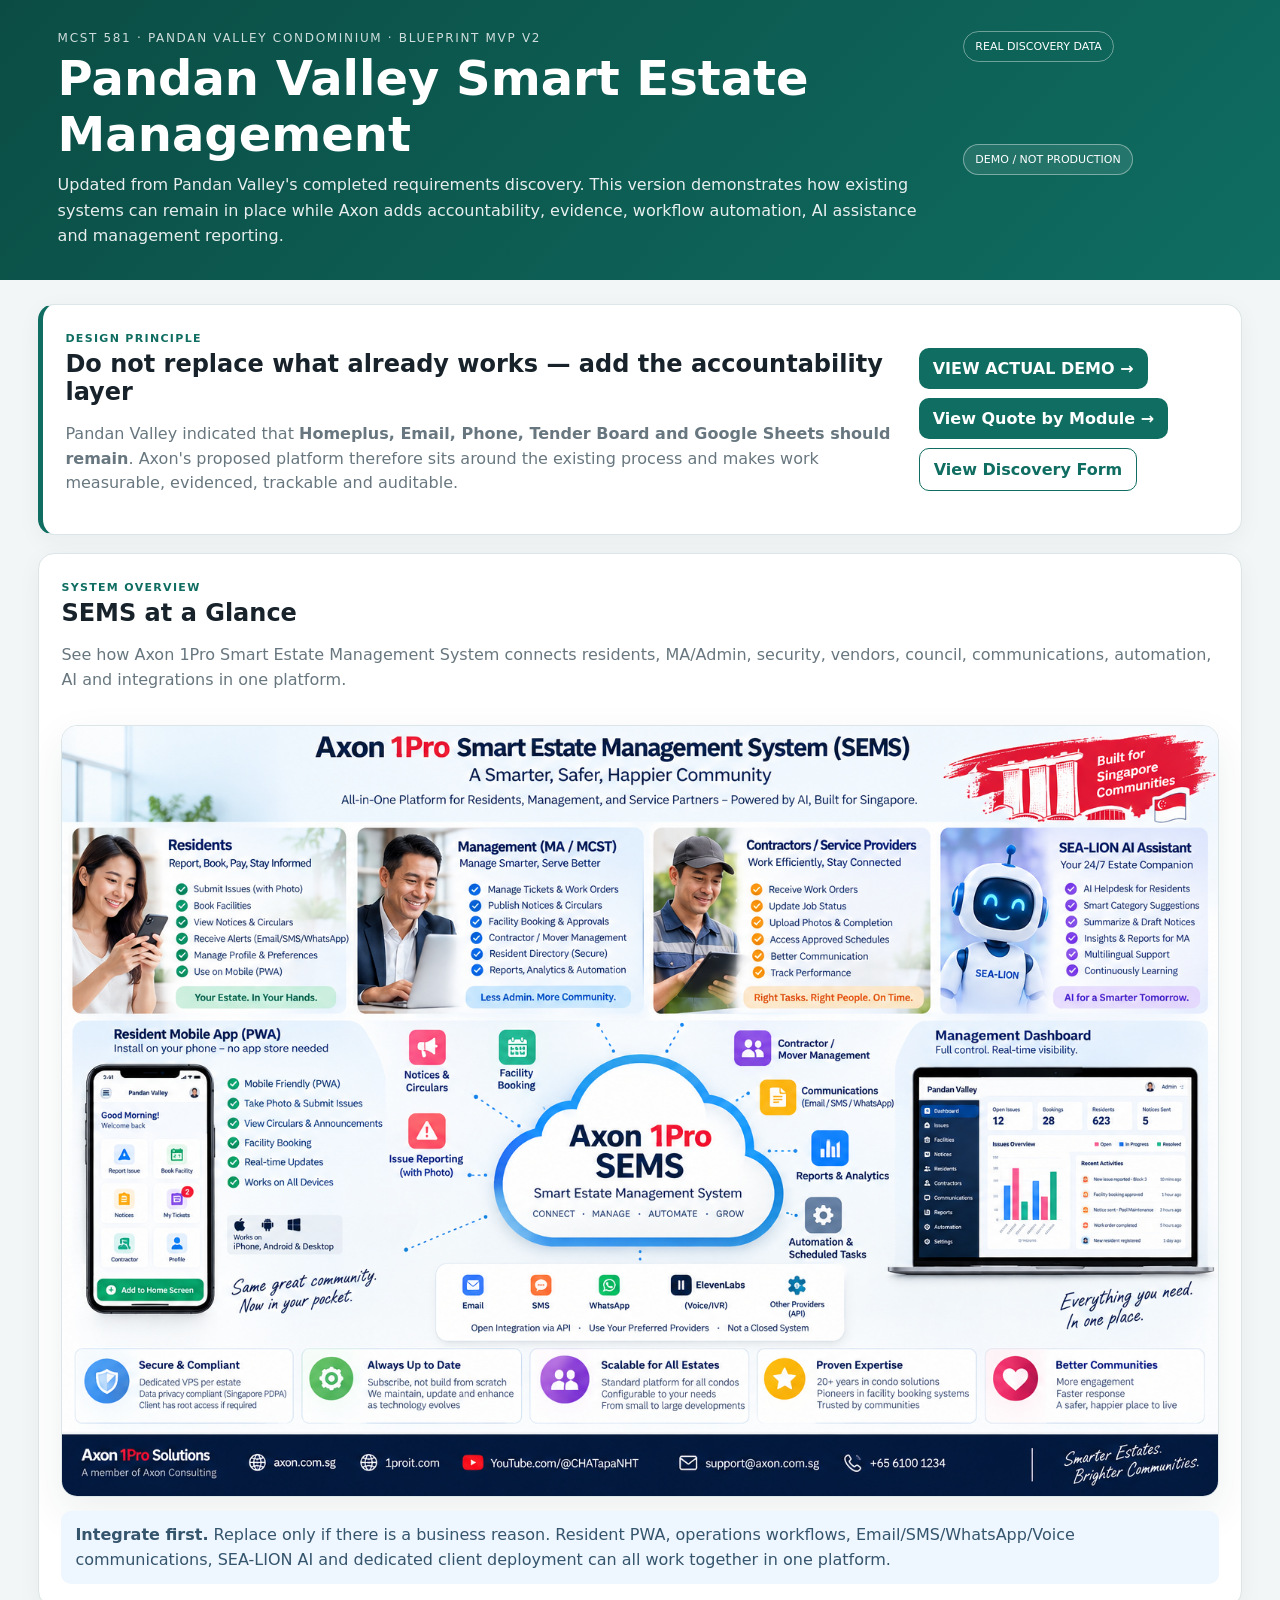
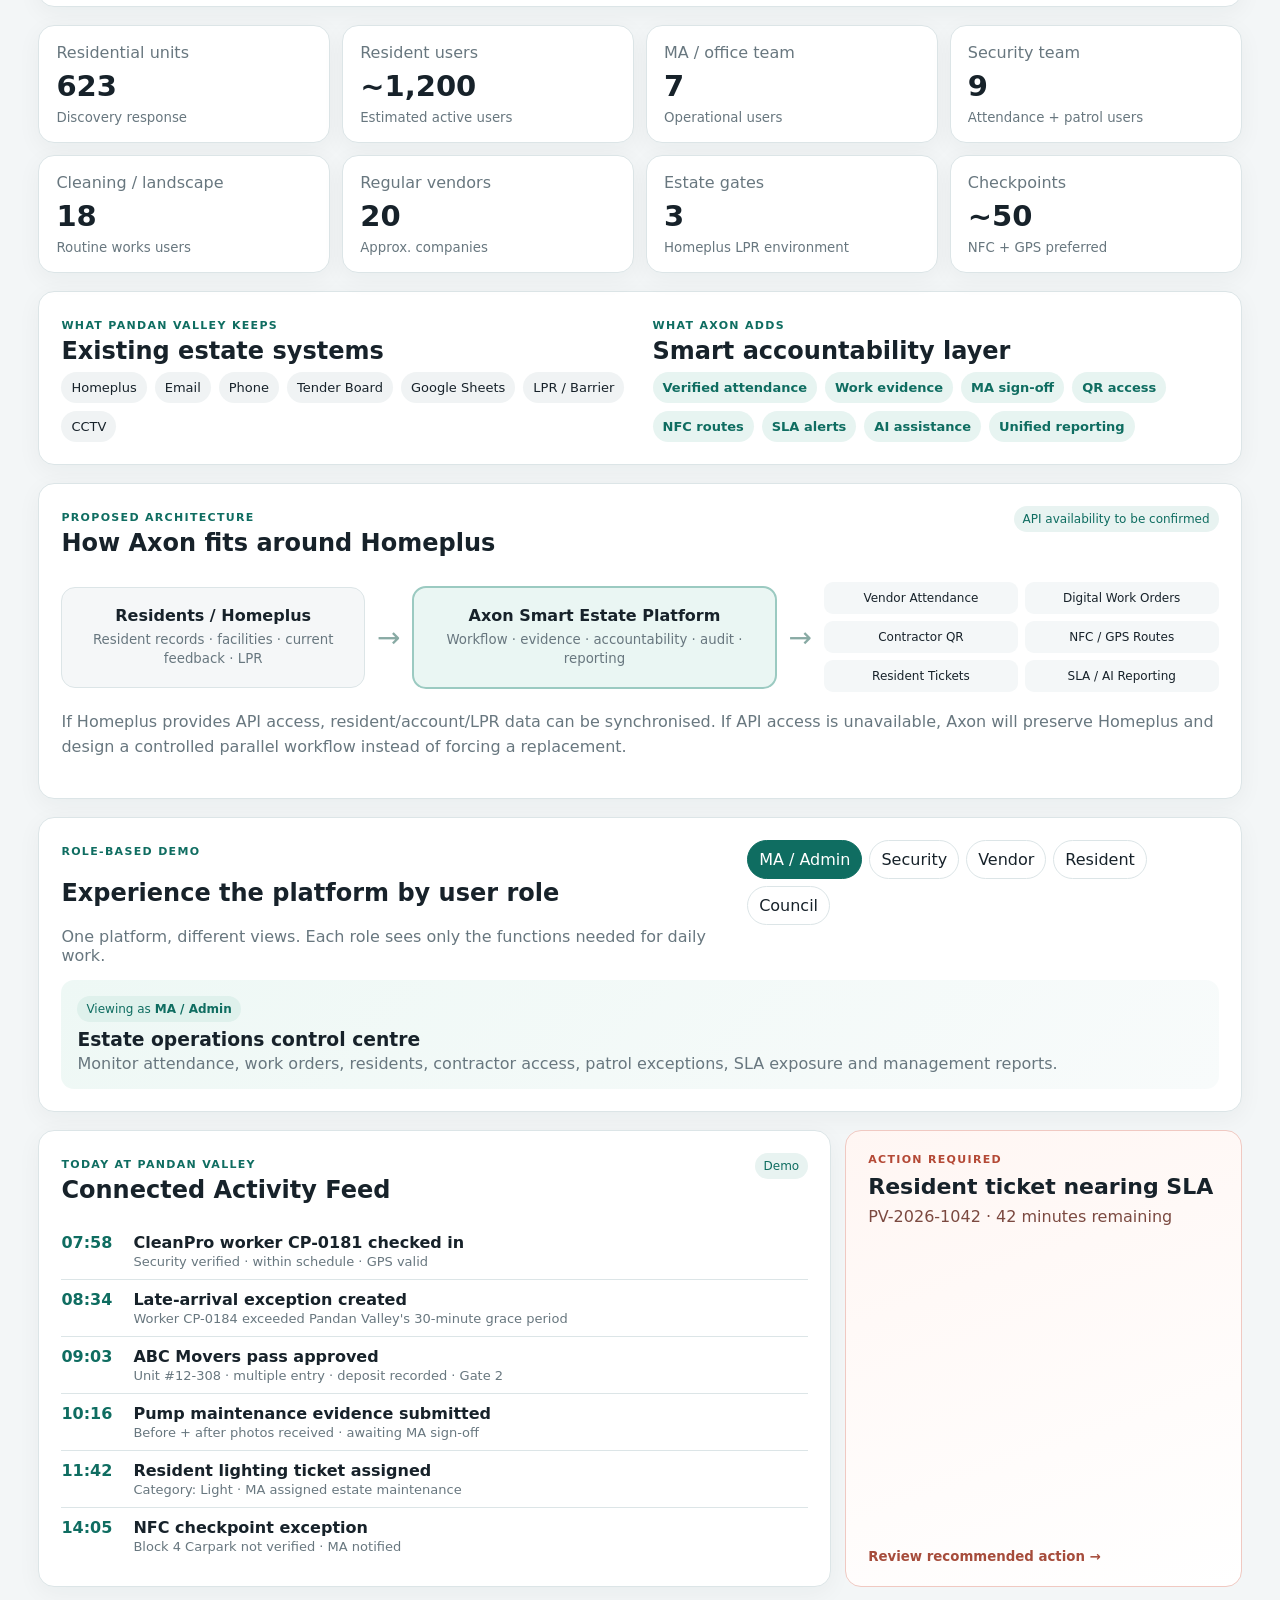
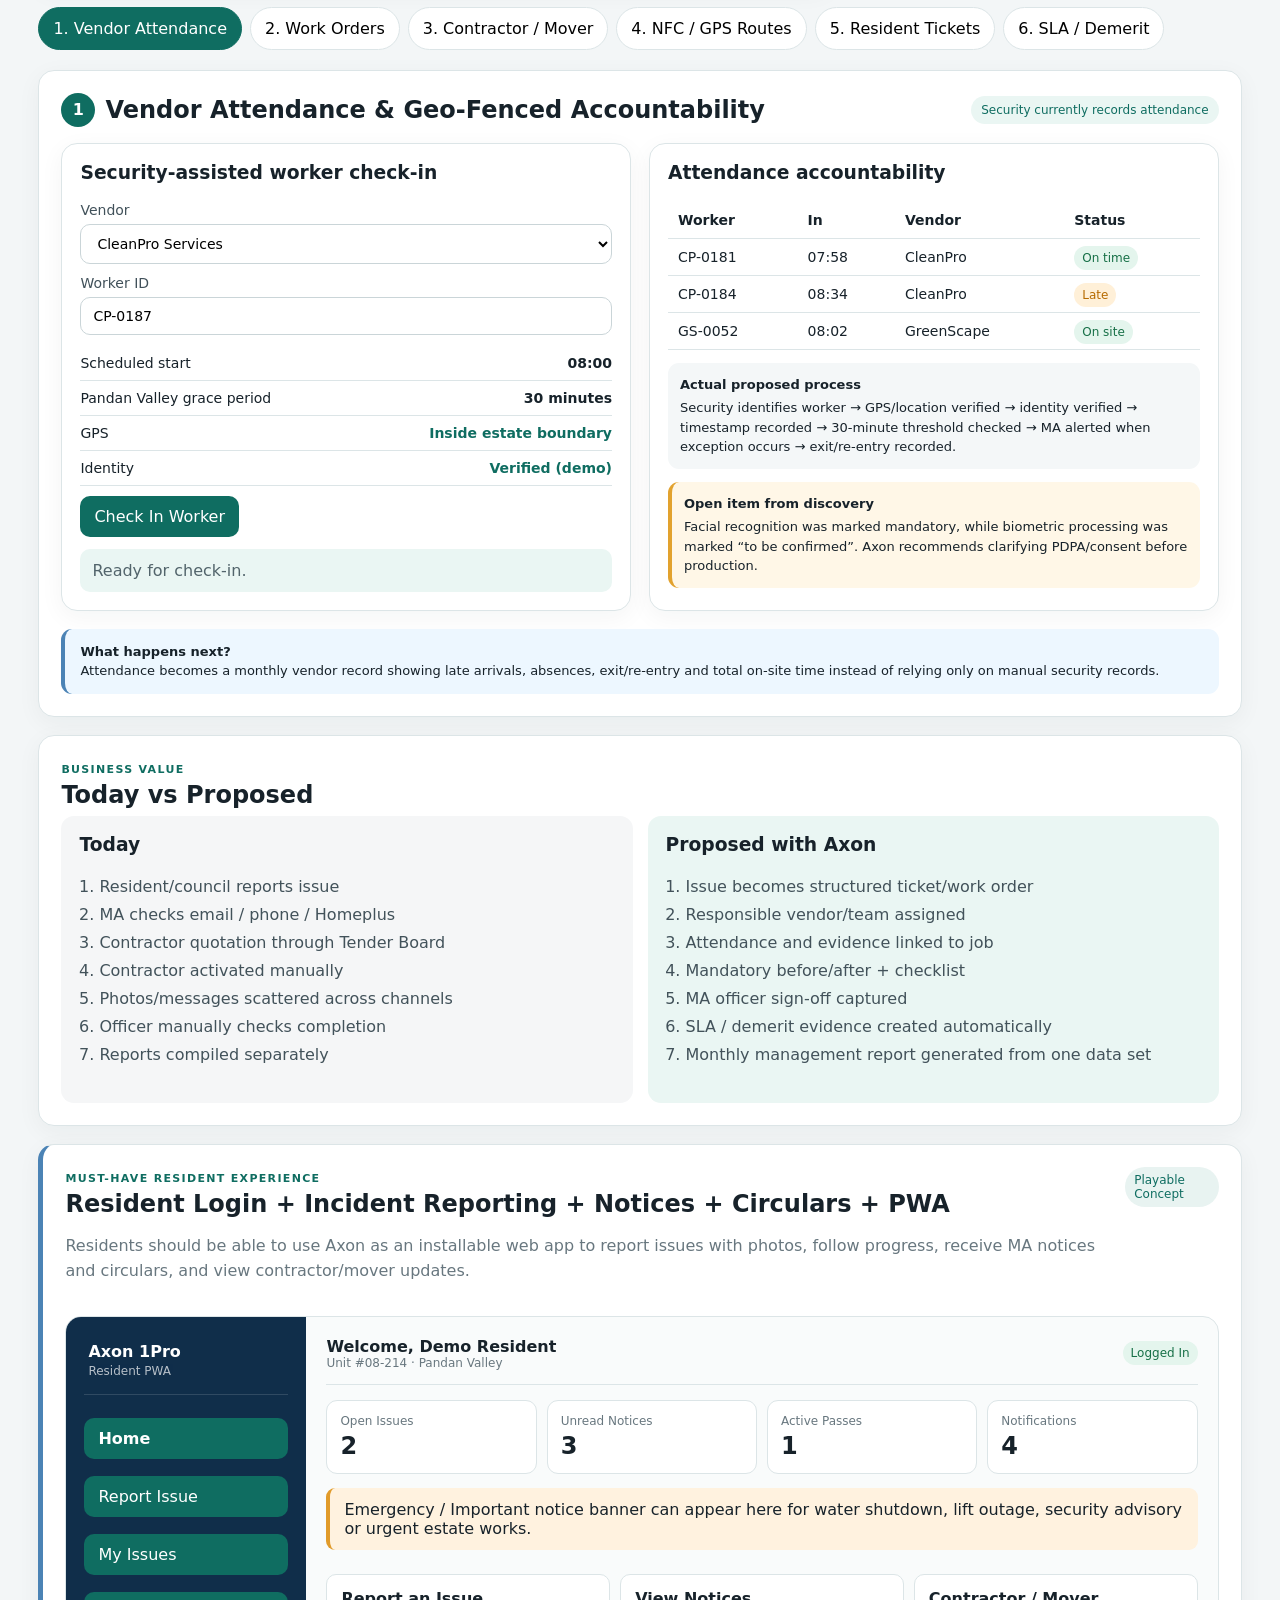
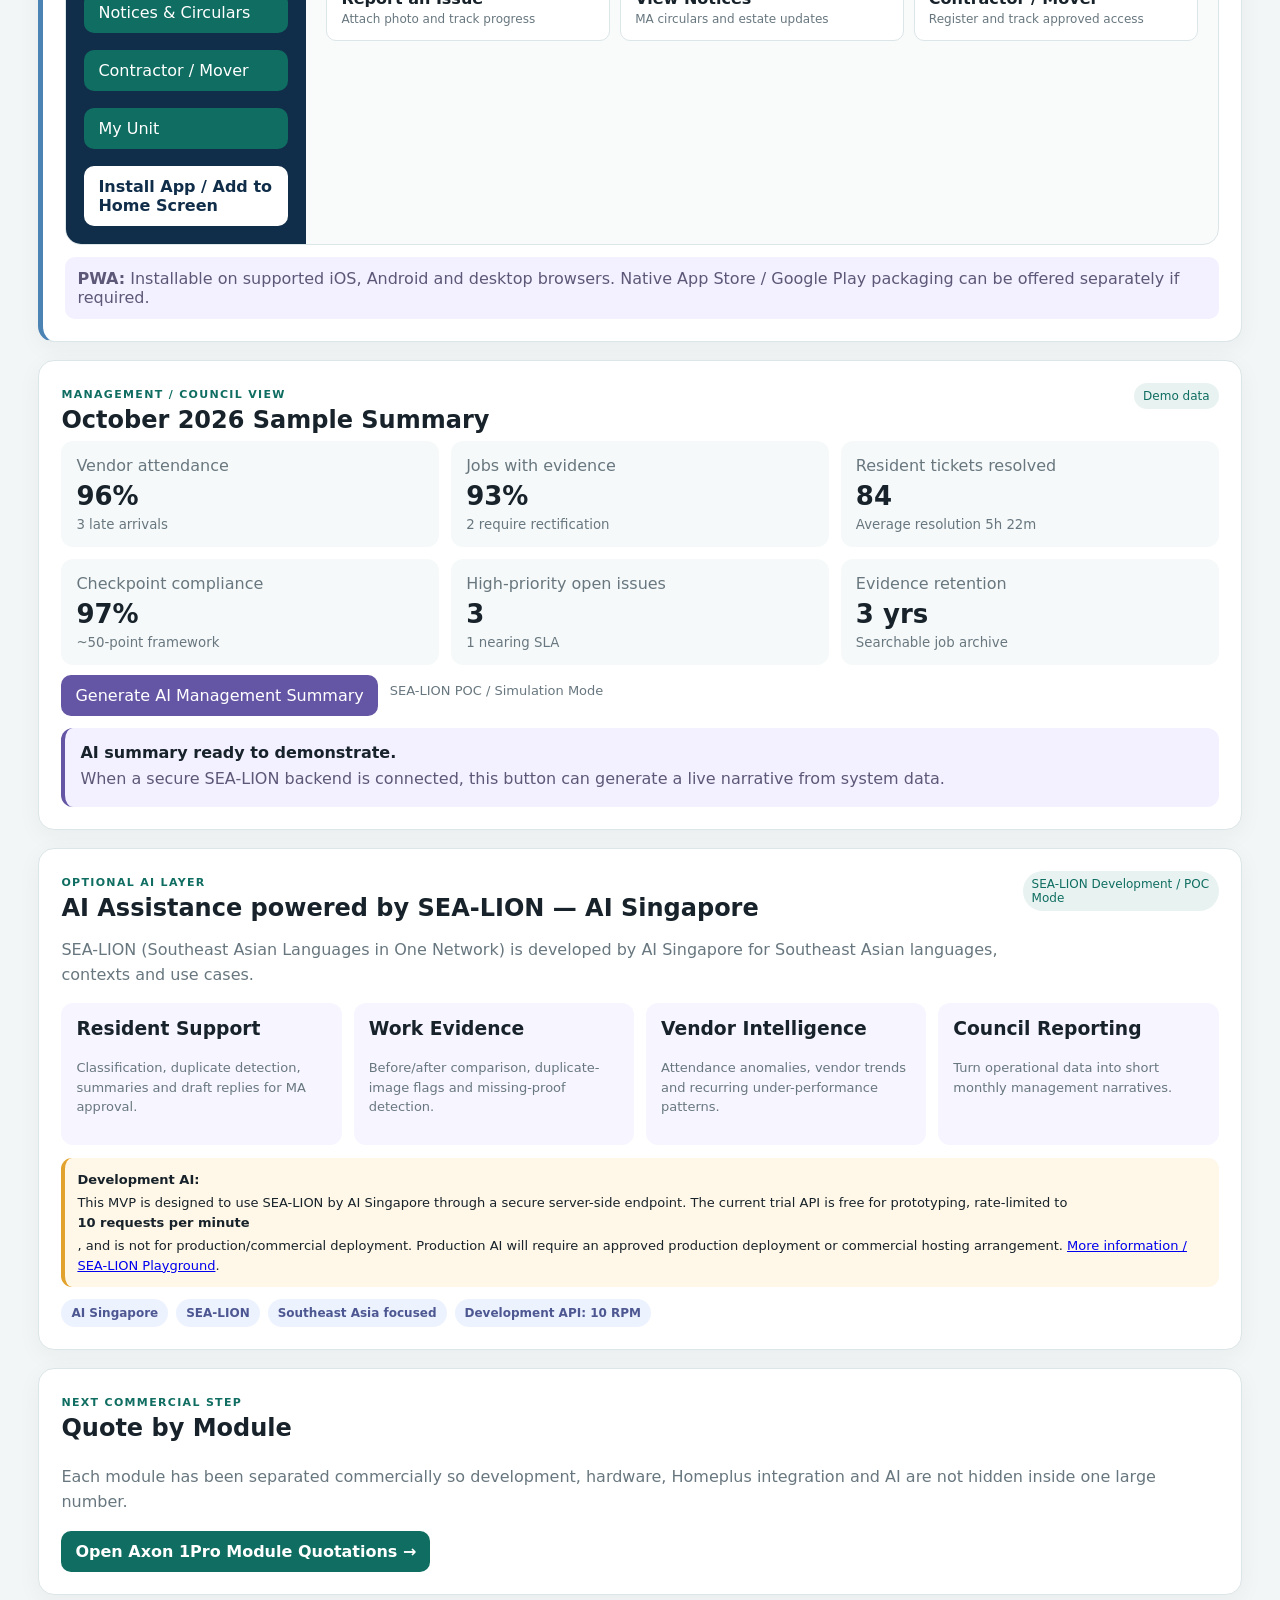
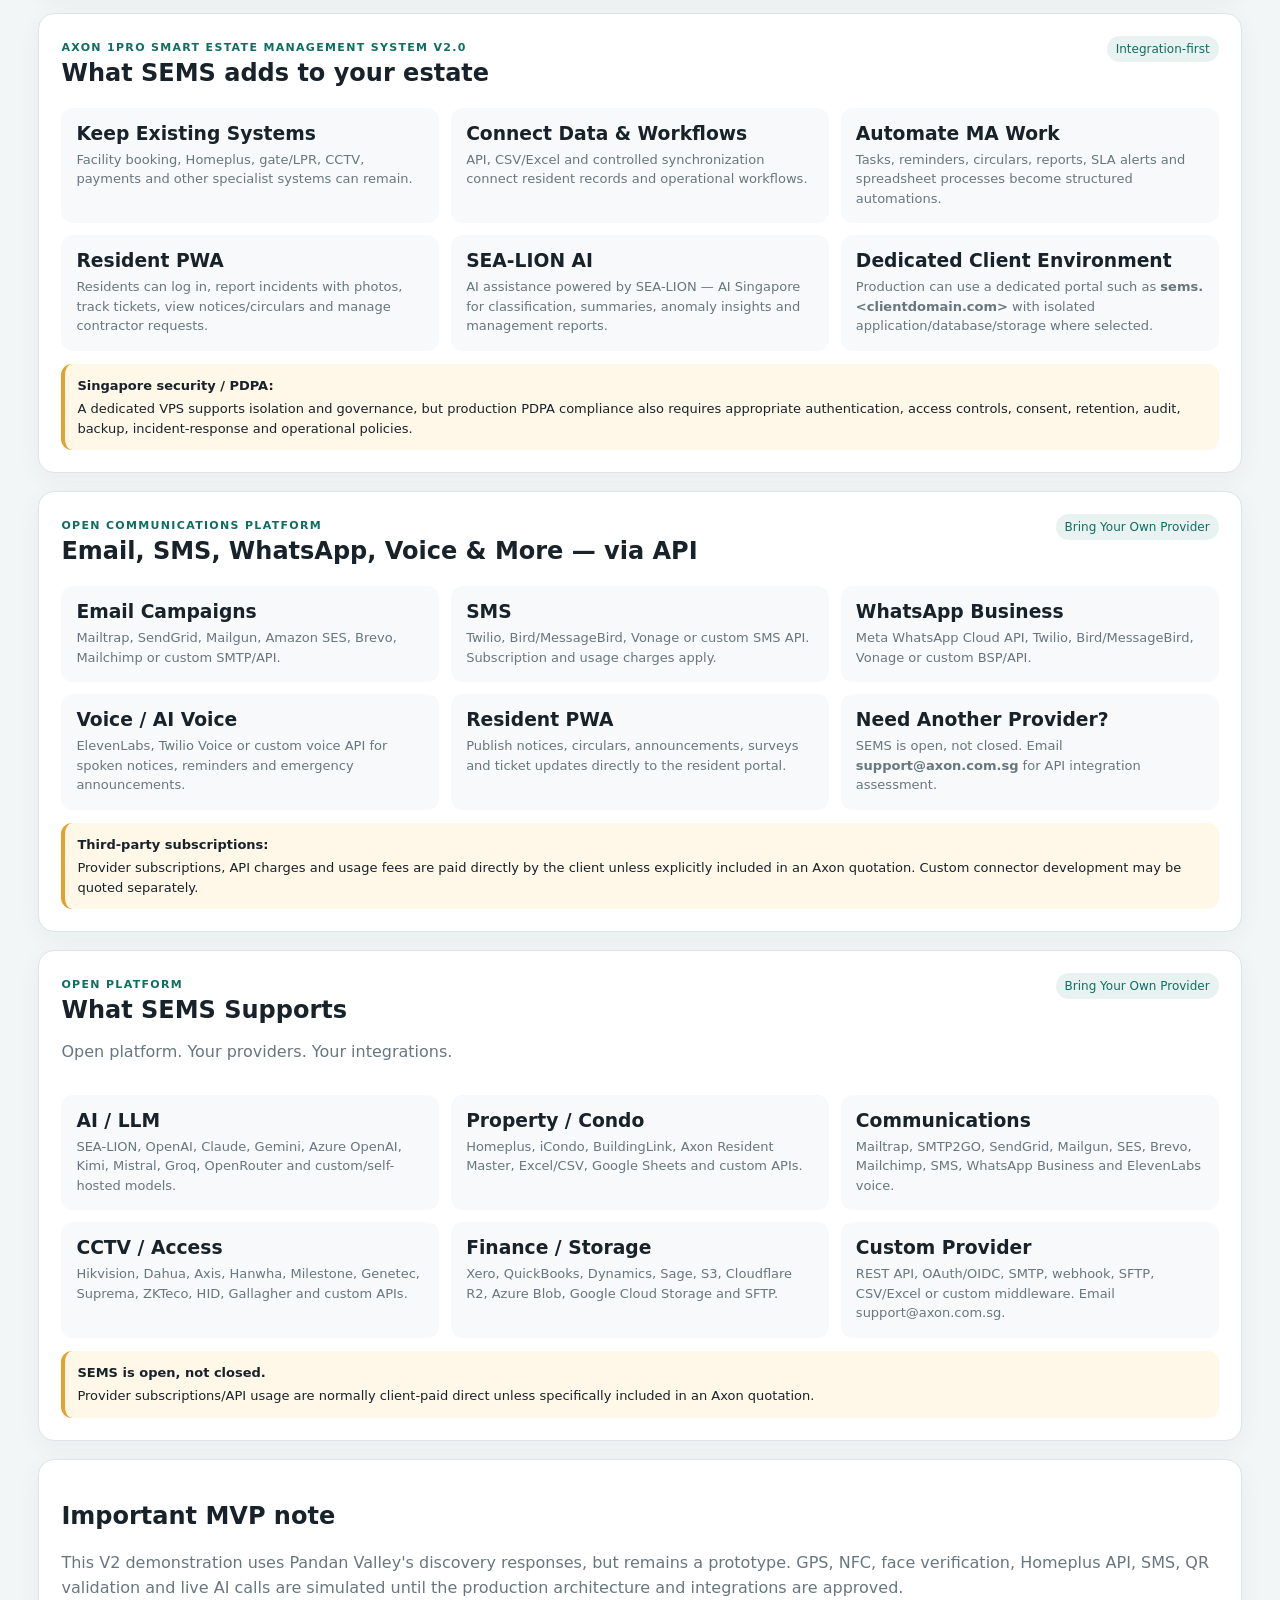
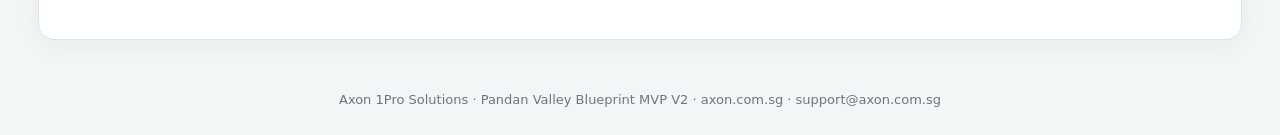
==== commit e5f1833d: "Add What SEMS Supports sales section to MVP" ====
--- a/index.html
+++ b/index.html
@@ -528,6 +528,18 @@
   </div>
   <div class="note"><b>Third-party subscriptions:</b> Provider subscriptions, API charges and usage fees are paid directly by the client unless explicitly included in an Axon quotation. Custom connector development may be quoted separately.</div>
 </section>
+<section class="card">
+  <div class="section-title"><div><span class="mini-label">OPEN PLATFORM</span><h2>What SEMS Supports</h2><p class="muted">Open platform. Your providers. Your integrations.</p></div><span class="soft-pill">Bring Your Own Provider</span></div>
+  <div class="sems-grid">
+    <div><h3>AI / LLM</h3><p>SEA-LION, OpenAI, Claude, Gemini, Azure OpenAI, Kimi, Mistral, Groq, OpenRouter and custom/self-hosted models.</p></div>
+    <div><h3>Property / Condo</h3><p>Homeplus, iCondo, BuildingLink, Axon Resident Master, Excel/CSV, Google Sheets and custom APIs.</p></div>
+    <div><h3>Communications</h3><p>Mailtrap, SMTP2GO, SendGrid, Mailgun, SES, Brevo, Mailchimp, SMS, WhatsApp Business and ElevenLabs voice.</p></div>
+    <div><h3>CCTV / Access</h3><p>Hikvision, Dahua, Axis, Hanwha, Milestone, Genetec, Suprema, ZKTeco, HID, Gallagher and custom APIs.</p></div>
+    <div><h3>Finance / Storage</h3><p>Xero, QuickBooks, Dynamics, Sage, S3, Cloudflare R2, Azure Blob, Google Cloud Storage and SFTP.</p></div>
+    <div><h3>Custom Provider</h3><p>REST API, OAuth/OIDC, SMTP, webhook, SFTP, CSV/Excel or custom middleware. Email support@axon.com.sg.</p></div>
+  </div>
+  <div class="note"><b>SEMS is open, not closed.</b> Provider subscriptions/API usage are normally client-paid direct unless specifically included in an Axon quotation.</div>
+</section>
 <section class="disclaimer card">
   <h2>Important MVP note</h2>
   <p>This V2 demonstration uses Pandan Valley's discovery responses, but remains a prototype. GPS, NFC, face verification, Homeplus API, SMS, QR validation and live AI calls are simulated until the production architecture and integrations are approved.</p>
--- a/styles.css
+++ b/styles.css
@@ -1,2 +1,2 @@
 :root{--bg:#f3f6f7;--ink:#17222a;--muted:#68777f;--card:#fff;--brand:#0f6d61;--brand2:#eaf6f3;--line:#dce5e7;--warn:#b66b00;--purple:#6555a5;--blue:#4b83b5;--red:#b44936}*{box-sizing:border-box}body{margin:0;font-family:Inter,system-ui,Segoe UI,Arial,sans-serif;background:var(--bg);color:var(--ink)}button,input,select,textarea{font:inherit}.hero{padding:31px 4.5vw;background:linear-gradient(135deg,#0b4d45,#0f6d61);color:#fff;display:flex;justify-content:space-between;gap:20px}.hero h1{margin:5px 0 10px;font-size:clamp(31px,4vw,48px)}.hero p{margin:0;max-width:1000px;line-height:1.6;opacity:.9}.eyebrow{font-size:12px;letter-spacing:.14em;text-transform:uppercase;opacity:.8}.hero-actions{display:flex;gap:8px;align-items:flex-start;flex-wrap:wrap}.badge{border:1px solid #ffffff66;padding:8px 11px;border-radius:999px;font-size:11px}.badge.alt{background:#ffffff18}main{width:min(1320px,94vw);margin:24px auto}.card,.panel,.box{background:#fff;border:1px solid var(--line);border-radius:16px;box-shadow:0 6px 24px #15332d0c}.card{padding:22px;margin:18px 0}.pv-note{display:flex;justify-content:space-between;align-items:center;gap:22px;border-left:5px solid var(--brand)}.pv-note h2,.keep-add h2,.section-title h2{margin:4px 0 7px}.pv-note p,.muted{color:var(--muted);line-height:1.55}.mini-label{font-size:11px;font-weight:900;letter-spacing:.12em;color:var(--brand)}.cta-row{display:flex;gap:9px;flex-wrap:wrap}.primary-link,.secondary-link{display:inline-block;text-decoration:none;padding:11px 14px;border-radius:10px;font-weight:800}.primary-link{background:var(--brand);color:#fff}.secondary-link{border:1px solid var(--brand);color:var(--brand)}.snapshot-grid{display:grid;grid-template-columns:repeat(4,1fr);gap:12px}.stat{margin:0;padding:17px}.stat span,.stat small{display:block;color:var(--muted)}.stat strong{display:block;font-size:29px;margin:7px 0}.keep-add{display:grid;grid-template-columns:1fr 1fr;gap:25px}.chips{display:flex;gap:8px;flex-wrap:wrap}.chips span{background:#f0f3f4;padding:8px 10px;border-radius:999px;font-size:13px}.chips.accent span{background:#e7f4f1;color:var(--brand);font-weight:700}.section-title,.experience-head{display:flex;justify-content:space-between;align-items:flex-start;gap:18px}.soft-pill{background:#e8f3f1;color:var(--brand);padding:6px 9px;border-radius:999px;font-size:12px}.architecture-flow{display:grid;grid-template-columns:1fr auto 1.2fr auto 1.3fr;gap:12px;align-items:center;margin:18px 0}.architecture-flow>span{font-size:28px;color:#88aaa4}.arch-node{padding:18px;border-radius:14px;text-align:center}.arch-node b,.arch-node small{display:block}.arch-node small{margin-top:6px;color:var(--muted);line-height:1.4}.arch-node.existing{background:#f5f7f8;border:1px solid #dce5e7}.arch-node.core{background:#eaf6f3;border:2px solid #9bcac1}.arch-stack{display:grid;grid-template-columns:1fr 1fr;gap:7px}.arch-stack div{padding:9px;border-radius:9px;background:#f4f7f8;font-size:12px;text-align:center}.role-switcher{display:flex;gap:7px;flex-wrap:wrap}.rolebtn,.routebtn{border:1px solid var(--line);background:#fff;color:var(--ink);padding:9px 11px;border-radius:999px;cursor:pointer}.rolebtn.active,.routebtn.active{background:var(--brand);color:#fff;border-color:var(--brand)}.experience-head p{margin:0;color:var(--muted)}.role-view{margin-top:15px;padding:16px;border-radius:13px;background:linear-gradient(135deg,#eef8f5,#f8fbfb)}.role-badge{display:inline-block;background:#dff1ec;color:var(--brand);padding:6px 9px;border-radius:999px;font-size:12px}.role-view h3{margin:7px 0 4px}.role-view p{margin:0;color:var(--muted)}.ops-grid{display:grid;grid-template-columns:2fr 1fr;gap:14px}.activity-card{margin:0}.activity-feed{margin-top:12px}.activity-item{display:grid;grid-template-columns:62px 1fr;gap:10px;padding:10px 0;border-bottom:1px solid var(--line)}.activity-item:last-child{border-bottom:0}.activity-item time{font-weight:800;color:var(--brand)}.activity-item b,.activity-item span{display:block}.activity-item span{font-size:13px;color:var(--muted);margin-top:2px}.alert-card{margin:0!important;text-align:left;border:1px solid #f0c9c2!important;background:linear-gradient(160deg,#fff6f3,#fff)!important;color:var(--ink)!important;border-radius:16px!important;padding:22px!important;display:flex;flex-direction:column;gap:8px;cursor:pointer}.alert-card strong{font-size:22px}.alert-card span:not(.alert-kicker){color:#7b4940}.alert-card small{margin-top:auto;color:#a64c3b;font-weight:700}.alert-kicker{font-size:11px;letter-spacing:.12em;font-weight:900;color:var(--red)}.alert-modal{position:fixed;inset:0;background:#10251f99;display:none;align-items:center;justify-content:center;padding:20px;z-index:100}.alert-modal.open{display:flex}.alert-dialog{position:relative;background:#fff;width:min(620px,96vw);border-radius:18px;padding:24px}.modal-close{position:absolute;right:14px;top:10px;background:transparent!important;color:#68777d!important;font-size:28px!important;padding:4px 8px!important}.alert-details{display:grid;grid-template-columns:1fr 1fr;gap:10px;margin:15px 0}.alert-details>div{padding:12px;background:#f6f8f9;border-radius:10px}.alert-details span,.alert-details b{display:block}.alert-details span{font-size:12px;color:var(--muted)}.danger-text{color:var(--red)}.modules{display:flex;gap:8px;flex-wrap:wrap;margin:20px 0}.module{background:#fff;border:1px solid var(--line);padding:11px 14px;border-radius:999px;cursor:pointer}.module.active{background:var(--brand);color:#fff;border-color:var(--brand)}.panel{display:none;padding:22px;margin-bottom:18px}.panel.active{display:block}.panelhead{display:flex;justify-content:space-between;align-items:center;gap:12px;margin-bottom:16px}.panelhead>div{display:flex;gap:10px;align-items:center}.panelhead h2{margin:0}.step{display:grid;place-items:center;width:34px;height:34px;border-radius:50%;background:var(--brand);color:#fff;font-weight:800}.tag{background:#eaf6f3;color:var(--brand);padding:7px 10px;border-radius:999px;font-size:12px}.grid2{display:grid;grid-template-columns:1fr 1fr;gap:18px}.box{padding:18px}.box h3{margin-top:0}label{display:block;margin:11px 0;font-size:14px;color:#41515a}input,select,textarea{width:100%;margin-top:6px;padding:10px 12px;border:1px solid #cad5d8;border-radius:10px;background:#fff}textarea{min-height:82px}.statusline{display:flex;justify-content:space-between;gap:10px;padding:9px 0;border-bottom:1px solid var(--line);font-size:14px}.ok{color:var(--brand)}button:not(.module):not(.rolebtn):not(.routebtn){background:var(--brand);color:#fff;border:0;border-radius:10px;padding:11px 14px;cursor:pointer;margin-top:10px}.secondary-action{background:#fff!important;color:var(--brand)!important;border:1px solid var(--brand)!important}.ai-button{background:var(--purple)!important}.result{background:#eaf6f3;padding:12px;border-radius:10px;margin-top:12px}.subtle{color:#52646b}.flow,.recommend,.aiuse,.note{margin-top:13px;padding:12px;border-radius:11px;font-size:13px;line-height:1.5}.flow{background:#f4f7f8}.recommend,.note{background:#fff7e7;border-left:4px solid #e2a22e}.aiuse{background:#f3f0ff;border-left:4px solid var(--purple)}.flow b,.recommend b,.aiuse b,.note b{display:block;margin-bottom:4px}.nextstepbox{grid-column:1/-1;padding:13px 15px;border-radius:11px;background:#edf7ff;border-left:4px solid var(--blue);font-size:13px;line-height:1.5}.nextstepbox b,.nextstepbox span{display:block}.photoPair{display:grid;grid-template-columns:1fr 1fr;gap:12px}.photoPair span{font-size:12px;color:var(--muted)}.photo{height:150px;border-radius:12px;margin-top:6px;display:flex;align-items:flex-end;padding:12px;color:#fff;font-size:12px}.ph1{background:linear-gradient(135deg,#687a7e,#24363a)}.ph2{background:linear-gradient(135deg,#5d8b75,#195a43)}.approval-box{margin-top:14px;padding:13px;background:#f7f9fa;border-radius:11px}.approve-actions{display:flex;gap:8px;flex-wrap:wrap}.archive{grid-column:1/-1;padding:14px;background:#f2f5f5;border-radius:11px}.archive b,.archive span{display:block}.archive span{margin-top:4px;color:var(--muted);font-size:13px}.gate-strip{display:flex;justify-content:center;gap:7px;margin-bottom:10px}.gate-strip span{padding:6px 9px;background:#f0f3f4;border-radius:999px;font-size:12px}.gate-strip .active-gate{background:var(--brand);color:#fff}.center{text-align:center}.left{text-align:left}.qr{width:170px;height:170px;margin:8px auto 14px;border:11px solid #111;background:repeating-linear-gradient(45deg,#111 0 8px,#fff 8px 16px);display:grid;place-items:center;color:#fff;font-weight:800;font-size:24px}.checkpoint{padding:12px;border-left:4px solid #cfd8da;background:#f7f9fa;margin:8px 0;border-radius:8px}.checkpoint.done{border-left-color:var(--brand);background:#eef8f5}.checkpoint small{float:right;color:var(--muted)}.route-selector{display:flex;gap:7px;flex-wrap:wrap;margin-top:12px}.checkpoint-map{display:grid;grid-template-columns:repeat(3,1fr);gap:8px}.checkpoint-map span,.checkpoint-map b{padding:15px 8px;background:#eef3f4;border-radius:10px;text-align:center;font-size:12px}.checkpoint-map b{background:#dff1ec;color:var(--brand)}.progress{height:14px;background:#e7edef;border-radius:999px;overflow:hidden}.progress div{height:100%;width:25%;background:var(--brand);transition:.3s}.steps{display:flex;justify-content:space-between;font-size:12px;margin:8px 0 18px;color:#9aa5aa}.steps .on{color:var(--brand);font-weight:700}.visibility-note{padding:12px;background:#f7f9fa;border-radius:10px;font-size:13px;line-height:1.6}.rule-card{padding:18px;background:#fff7e7;border-radius:12px;border-left:4px solid #e2a22e;margin-bottom:12px}.rule-card span,.rule-card strong,.rule-card small{display:block}.rule-card strong{font-size:24px;margin:8px 0}.rule-card small{color:var(--muted)}table{width:100%;border-collapse:collapse;font-size:14px}th,td{text-align:left;padding:10px;border-bottom:1px solid var(--line)}.pill{padding:5px 8px;border-radius:999px;font-size:12px}.pill.good{background:#e4f5ed;color:#177047}.pill.warn{background:#fff0d8;color:var(--warn)}.bigNumber{font-size:32px;font-weight:800;margin:12px 0}.bigNumber small{display:block;font-size:13px;color:var(--muted);font-weight:400}.compare-grid{display:grid;grid-template-columns:1fr 1fr;gap:15px}.compare{padding:18px;border-radius:13px}.compare.today{background:#f5f6f7}.compare.proposed{background:#eaf6f3}.compare h3{margin-top:0}.compare ol{padding-left:20px;line-height:1.75;color:#42525a}.report-grid{display:grid;grid-template-columns:repeat(3,1fr);gap:12px}.report-grid>div{padding:15px;background:#f6f9f9;border-radius:12px}.report-grid span,.report-grid small{display:block;color:var(--muted)}.report-grid strong{display:block;font-size:26px;margin:6px 0}.report-actions{display:flex;align-items:center;gap:12px;flex-wrap:wrap}.report-actions span{color:var(--muted);font-size:13px}.ai-summary{margin-top:12px;padding:15px;background:#f3f0ff;border-left:4px solid var(--purple);border-radius:12px}.ai-summary p{margin:5px 0 0;color:#5e5878;line-height:1.55}.ai-summary.small{font-size:13px}.ai-grid{display:grid;grid-template-columns:repeat(4,1fr);gap:12px}.ai-grid>div{padding:15px;background:#f7f5ff;border-radius:12px}.ai-grid h3{margin-top:0}.ai-grid p{color:var(--muted);line-height:1.5;font-size:13px}.disclaimer p{color:var(--muted);line-height:1.6}footer{text-align:center;padding:28px;color:var(--muted);font-size:13px}@media(max-width:950px){.snapshot-grid{grid-template-columns:repeat(2,1fr)}.architecture-flow{grid-template-columns:1fr}.architecture-flow>span{transform:rotate(90deg);text-align:center}.grid2,.keep-add,.compare-grid,.report-grid,.ai-grid,.ops-grid{grid-template-columns:1fr}.section-title,.experience-head,.pv-note,.panelhead{display:block}.role-switcher,.cta-row{margin-top:12px}.tag{display:inline-block;margin-top:10px}}.sea-badge-row{display:flex;gap:8px;flex-wrap:wrap;margin-top:12px}.sea-badge{display:inline-block;padding:7px 10px;border-radius:999px;background:#edf2ff;color:#4d5791;font-size:12px;font-weight:800}
-.resident-pwa-demo{border-left:5px solid var(--blue)}.pwa-shell{display:grid;grid-template-columns:240px 1fr;border:1px solid var(--line);border-radius:16px;overflow:hidden;margin-top:16px;background:#f9fbfb}.pwa-side{background:#102e4a;color:#fff;padding:18px;display:flex;flex-direction:column;gap:7px}.pwa-brand{padding:7px 4px 16px;border-bottom:1px solid #ffffff22;margin-bottom:6px}.pwa-brand b,.pwa-brand span{display:block}.pwa-brand span{font-size:12px;opacity:.7;margin-top:3px}.pwa-nav,.pwa-install{width:100%;text-align:left;border:0;border-radius:9px;padding:10px 11px;cursor:pointer}.pwa-nav{background:transparent;color:#eaf3fb}.pwa-nav.active{background:#ffffff20;color:#fff;font-weight:800}.pwa-install{margin-top:auto;background:#fff!important;color:#102e4a!important;font-weight:800}.pwa-main{padding:20px;min-height:520px}.pwa-top{display:flex;justify-content:space-between;align-items:center;border-bottom:1px solid var(--line);padding-bottom:14px;margin-bottom:15px}.pwa-top b,.pwa-top span{display:block}.pwa-top span{font-size:12px;color:var(--muted)}.pwa-view{display:none}.pwa-view.active{display:block}.pwa-kpis{display:grid;grid-template-columns:repeat(4,1fr);gap:10px}.pwa-kpis>div{padding:13px;background:#fff;border:1px solid var(--line);border-radius:11px}.pwa-kpis span,.pwa-kpis strong{display:block}.pwa-kpis span{font-size:12px;color:var(--muted)}.pwa-kpis strong{font-size:24px;margin-top:4px}.pwa-alert{margin:14px 0;padding:12px 14px;background:#fff2df;border-left:4px solid #e19b2a;border-radius:9px}.pwa-cards{display:grid;grid-template-columns:repeat(3,1fr);gap:10px}.pwa-action{background:#fff!important;color:var(--ink)!important;border:1px solid var(--line)!important;text-align:left!important;padding:14px!important}.pwa-action b,.pwa-action span{display:block}.pwa-action span{font-size:12px;color:var(--muted);margin-top:4px}.pwa-form-grid,.profile-grid{display:grid;grid-template-columns:1fr 1fr;gap:12px}.resident-ticket{display:flex;justify-content:space-between;align-items:center;gap:12px;padding:13px;background:#fff;border:1px solid var(--line);border-radius:11px}.resident-ticket b,.resident-ticket span{display:block}.resident-ticket span{font-size:12px;color:var(--muted);margin-top:3px}.ticket-timeline{display:grid;grid-template-columns:repeat(5,1fr);gap:5px;margin:13px 0}.ticket-timeline span{padding:8px;text-align:center;border-radius:8px;background:#eef2f3;color:#7c8a90;font-size:11px}.ticket-timeline span.done{background:#e5f5ef;color:#176e4e;font-weight:800}.resident-reply{padding:12px;border-radius:10px;background:#edf7ff;border-left:4px solid var(--blue);margin:10px 0}.notice-item{display:flex;justify-content:space-between;align-items:center;gap:14px;padding:13px;border:1px solid var(--line);border-radius:11px;background:#fff;margin:9px 0}.notice-item b,.notice-item small{display:block}.notice-item small{color:var(--muted);margin-top:4px}.notice-type{display:inline-block;font-size:10px;font-weight:900;letter-spacing:.08em;color:var(--brand);margin-bottom:3px}.notice-type.emergency{color:#a75030}.profile-grid>div{padding:13px;background:#fff;border:1px solid var(--line);border-radius:10px}.profile-grid span,.profile-grid b{display:block}.profile-grid span{font-size:12px;color:var(--muted)}.pwa-footnote{margin-top:12px;padding:12px;background:#f3f0ff;border-radius:10px;color:#5e5878}.ackNotice.done{background:#e7f4ef!important;color:#176e4e!important}.pwa-note-hidden{display:none!important}@media(max-width:900px){.pwa-shell{grid-template-columns:1fr}.pwa-side{display:grid;grid-template-columns:repeat(2,1fr)}.pwa-brand,.pwa-install{grid-column:1/-1}.pwa-kpis,.pwa-cards,.pwa-form-grid,.profile-grid{grid-template-columns:1fr 1fr}.ticket-timeline{grid-template-columns:1fr}}.sems-grid{display:grid;grid-template-columns:repeat(3,1fr);gap:12px;margin-top:14px}.sems-grid>div{padding:15px;background:#f7f9fa;border-radius:12px}.sems-grid h3{margin:0 0 6px}.sems-grid p{margin:0;color:var(--muted);line-height:1.5;font-size:13px}@media(max-width:900px){.sems-grid{grid-template-columns:1fr}}+.resident-pwa-demo{border-left:5px solid var(--blue)}.pwa-shell{display:grid;grid-template-columns:240px 1fr;border:1px solid var(--line);border-radius:16px;overflow:hidden;margin-top:16px;background:#f9fbfb}.pwa-side{background:#102e4a;color:#fff;padding:18px;display:flex;flex-direction:column;gap:7px}.pwa-brand{padding:7px 4px 16px;border-bottom:1px solid #ffffff22;margin-bottom:6px}.pwa-brand b,.pwa-brand span{display:block}.pwa-brand span{font-size:12px;opacity:.7;margin-top:3px}.pwa-nav,.pwa-install{width:100%;text-align:left;border:0;border-radius:9px;padding:10px 11px;cursor:pointer}.pwa-nav{background:transparent;color:#eaf3fb}.pwa-nav.active{background:#ffffff20;color:#fff;font-weight:800}.pwa-install{margin-top:auto;background:#fff!important;color:#102e4a!important;font-weight:800}.pwa-main{padding:20px;min-height:520px}.pwa-top{display:flex;justify-content:space-between;align-items:center;border-bottom:1px solid var(--line);padding-bottom:14px;margin-bottom:15px}.pwa-top b,.pwa-top span{display:block}.pwa-top span{font-size:12px;color:var(--muted)}.pwa-view{display:none}.pwa-view.active{display:block}.pwa-kpis{display:grid;grid-template-columns:repeat(4,1fr);gap:10px}.pwa-kpis>div{padding:13px;background:#fff;border:1px solid var(--line);border-radius:11px}.pwa-kpis span,.pwa-kpis strong{display:block}.pwa-kpis span{font-size:12px;color:var(--muted)}.pwa-kpis strong{font-size:24px;margin-top:4px}.pwa-alert{margin:14px 0;padding:12px 14px;background:#fff2df;border-left:4px solid #e19b2a;border-radius:9px}.pwa-cards{display:grid;grid-template-columns:repeat(3,1fr);gap:10px}.pwa-action{background:#fff!important;color:var(--ink)!important;border:1px solid var(--line)!important;text-align:left!important;padding:14px!important}.pwa-action b,.pwa-action span{display:block}.pwa-action span{font-size:12px;color:var(--muted);margin-top:4px}.pwa-form-grid,.profile-grid{display:grid;grid-template-columns:1fr 1fr;gap:12px}.resident-ticket{display:flex;justify-content:space-between;align-items:center;gap:12px;padding:13px;background:#fff;border:1px solid var(--line);border-radius:11px}.resident-ticket b,.resident-ticket span{display:block}.resident-ticket span{font-size:12px;color:var(--muted);margin-top:3px}.ticket-timeline{display:grid;grid-template-columns:repeat(5,1fr);gap:5px;margin:13px 0}.ticket-timeline span{padding:8px;text-align:center;border-radius:8px;background:#eef2f3;color:#7c8a90;font-size:11px}.ticket-timeline span.done{background:#e5f5ef;color:#176e4e;font-weight:800}.resident-reply{padding:12px;border-radius:10px;background:#edf7ff;border-left:4px solid var(--blue);margin:10px 0}.notice-item{display:flex;justify-content:space-between;align-items:center;gap:14px;padding:13px;border:1px solid var(--line);border-radius:11px;background:#fff;margin:9px 0}.notice-item b,.notice-item small{display:block}.notice-item small{color:var(--muted);margin-top:4px}.notice-type{display:inline-block;font-size:10px;font-weight:900;letter-spacing:.08em;color:var(--brand);margin-bottom:3px}.notice-type.emergency{color:#a75030}.profile-grid>div{padding:13px;background:#fff;border:1px solid var(--line);border-radius:10px}.profile-grid span,.profile-grid b{display:block}.profile-grid span{font-size:12px;color:var(--muted)}.pwa-footnote{margin-top:12px;padding:12px;background:#f3f0ff;border-radius:10px;color:#5e5878}.ackNotice.done{background:#e7f4ef!important;color:#176e4e!important}.pwa-note-hidden{display:none!important}@media(max-width:900px){.pwa-shell{grid-template-columns:1fr}.pwa-side{display:grid;grid-template-columns:repeat(2,1fr)}.pwa-brand,.pwa-install{grid-column:1/-1}.pwa-kpis,.pwa-cards,.pwa-form-grid,.profile-grid{grid-template-columns:1fr 1fr}.ticket-timeline{grid-template-columns:1fr}}.sems-grid{display:grid;grid-template-columns:repeat(3,1fr);gap:12px;margin-top:14px}.sems-grid>div{padding:15px;background:#f7f9fa;border-radius:12px}.sems-grid h3{margin:0 0 6px}.sems-grid p{margin:0;color:var(--muted);line-height:1.5;font-size:13px}@media(max-width:900px){.sems-grid{grid-template-columns:1fr}}.overview-image-wrap{margin-top:16px;border:1px solid var(--line);border-radius:16px;overflow:hidden;background:#fff;box-shadow:0 16px 42px #15332d14}.overview-image-wrap img{display:block;width:100%;height:auto}.overview-note{margin-top:14px;padding:12px 14px;border-radius:10px;background:#eef6ff;color:#35556d;line-height:1.55}.sems-overview-image{overflow:hidden}
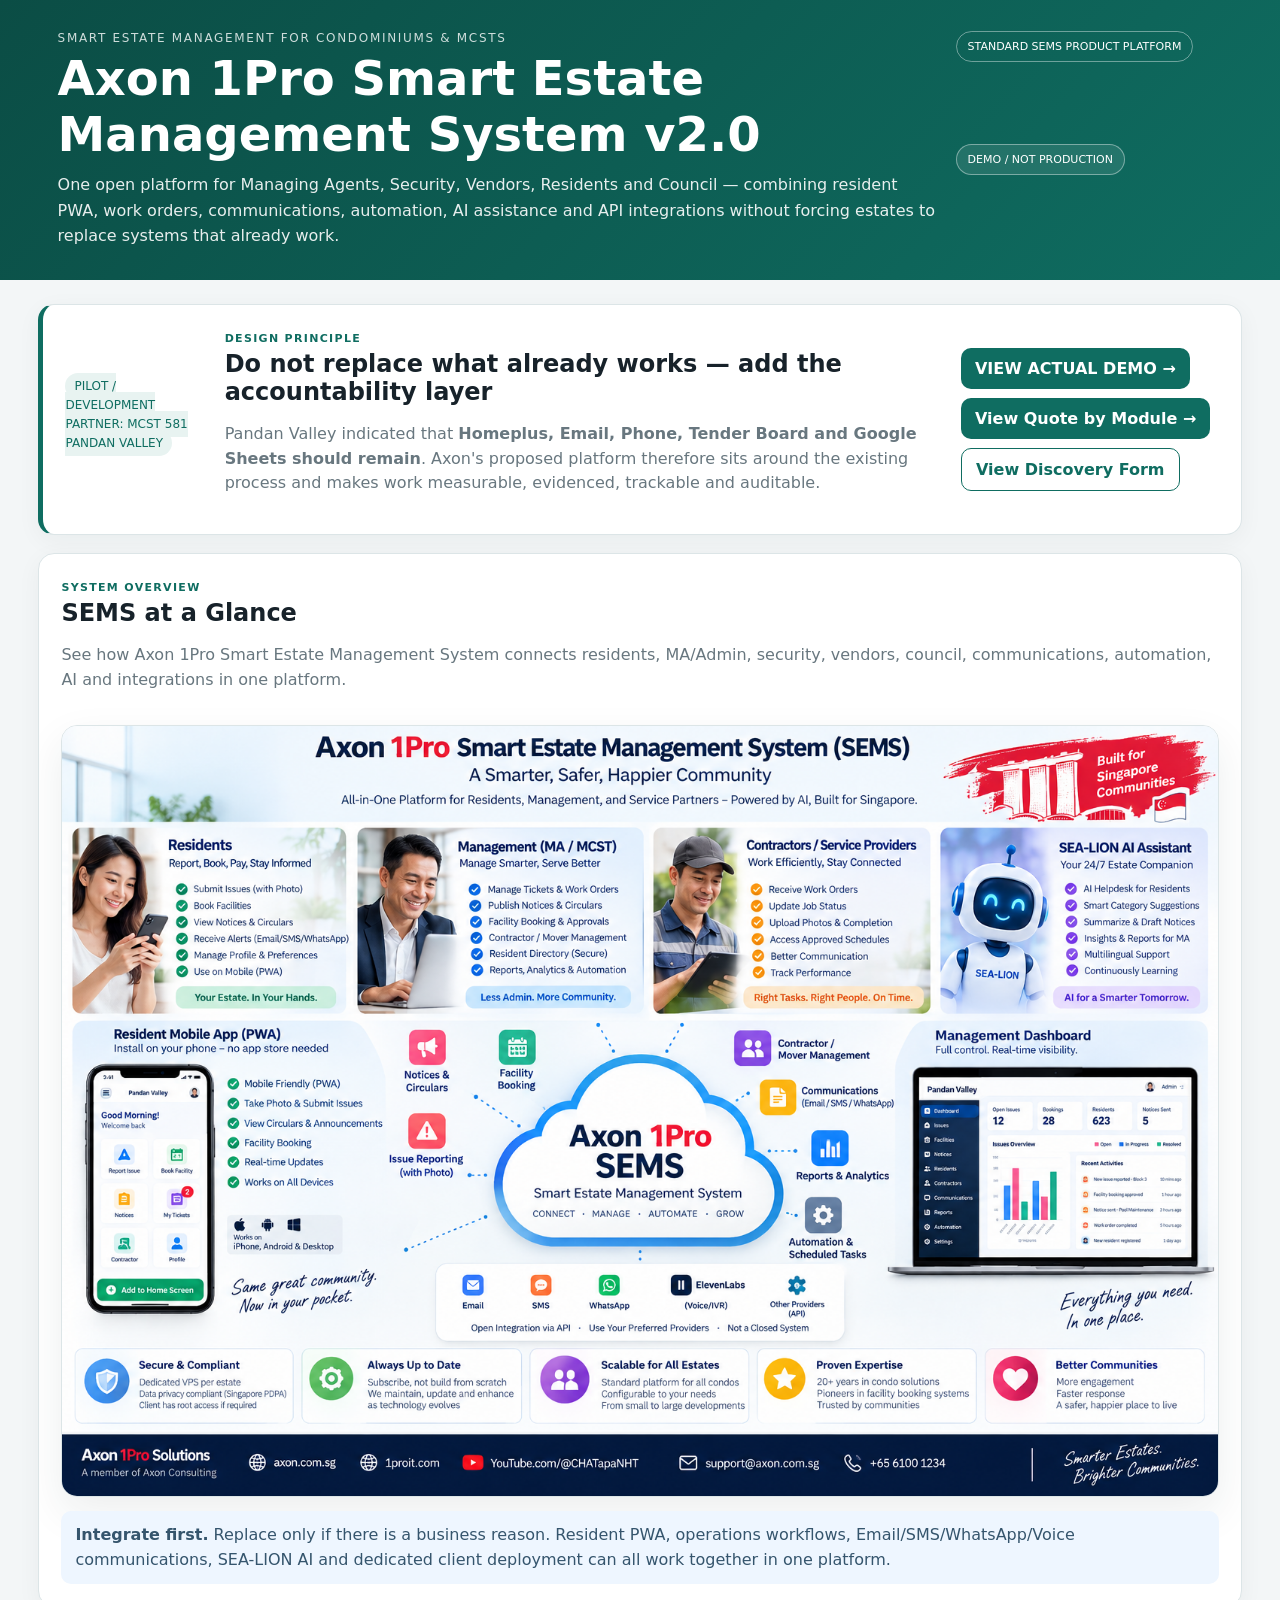
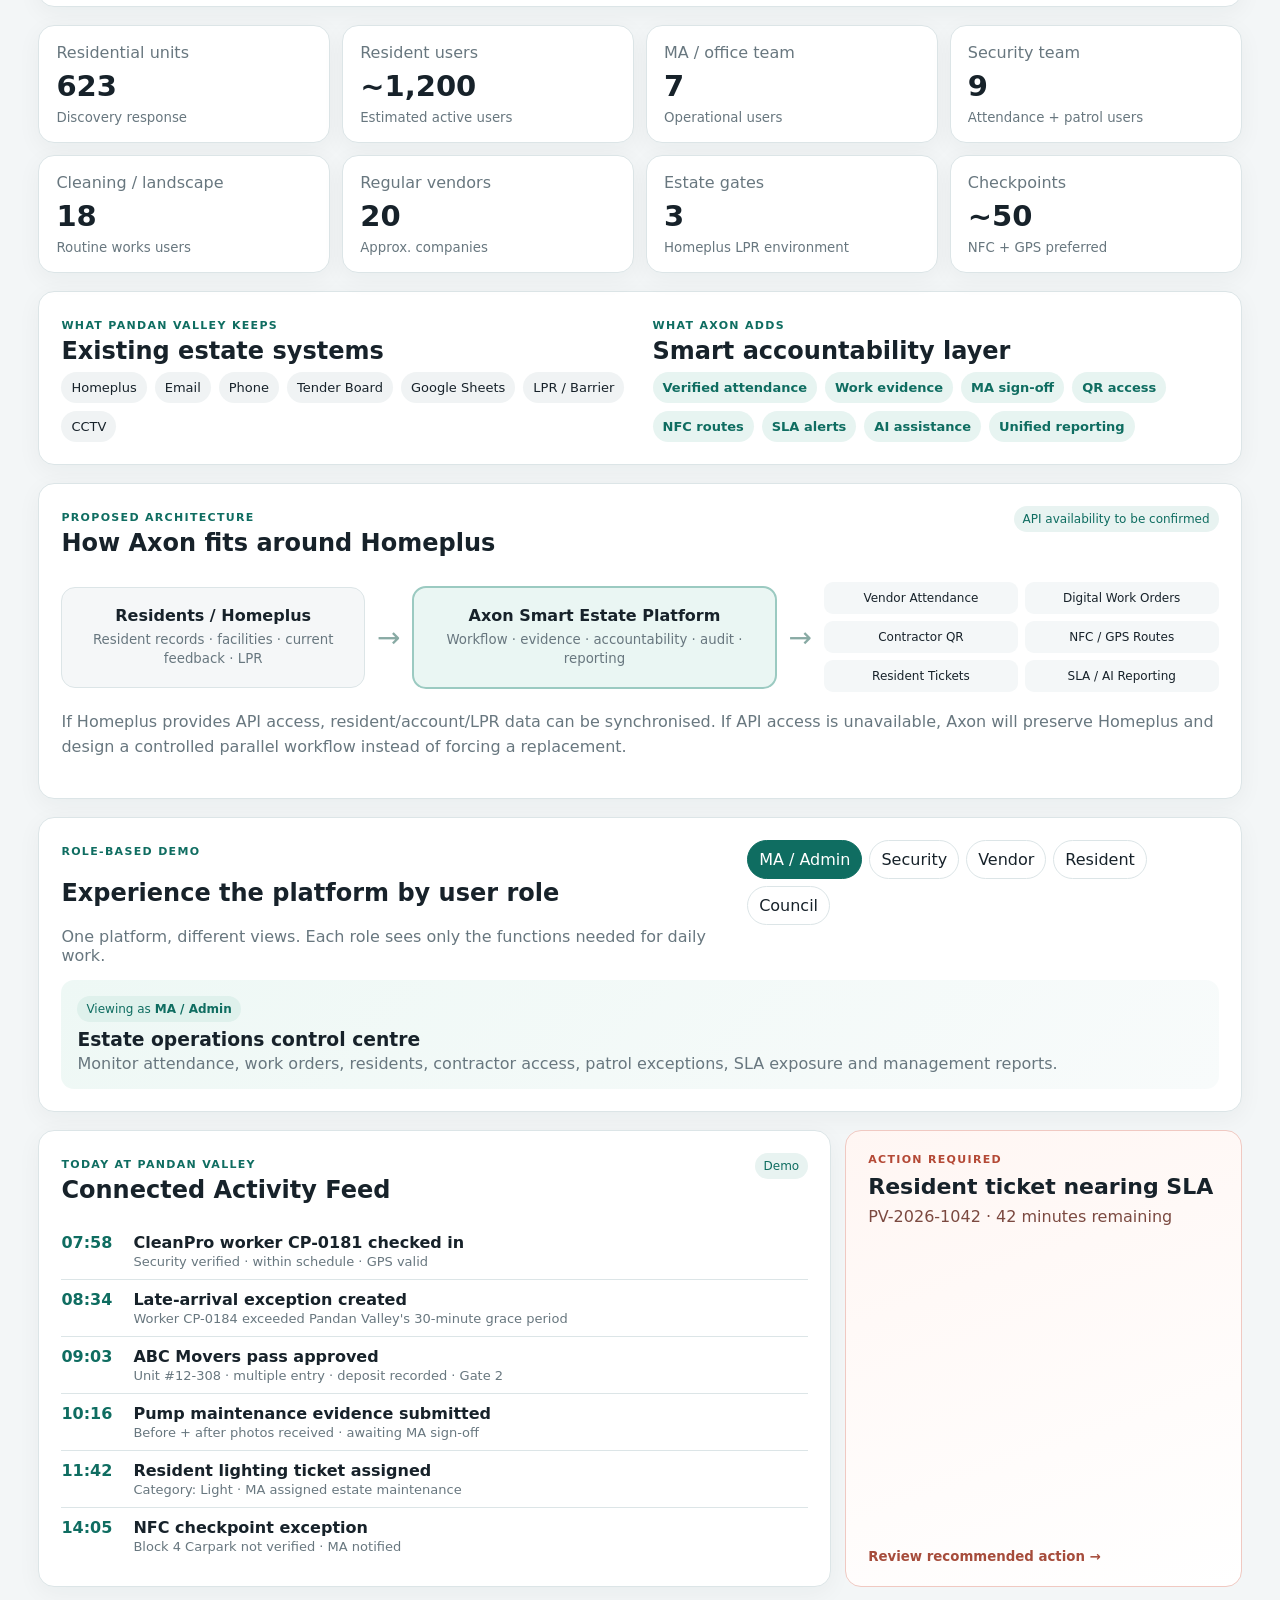
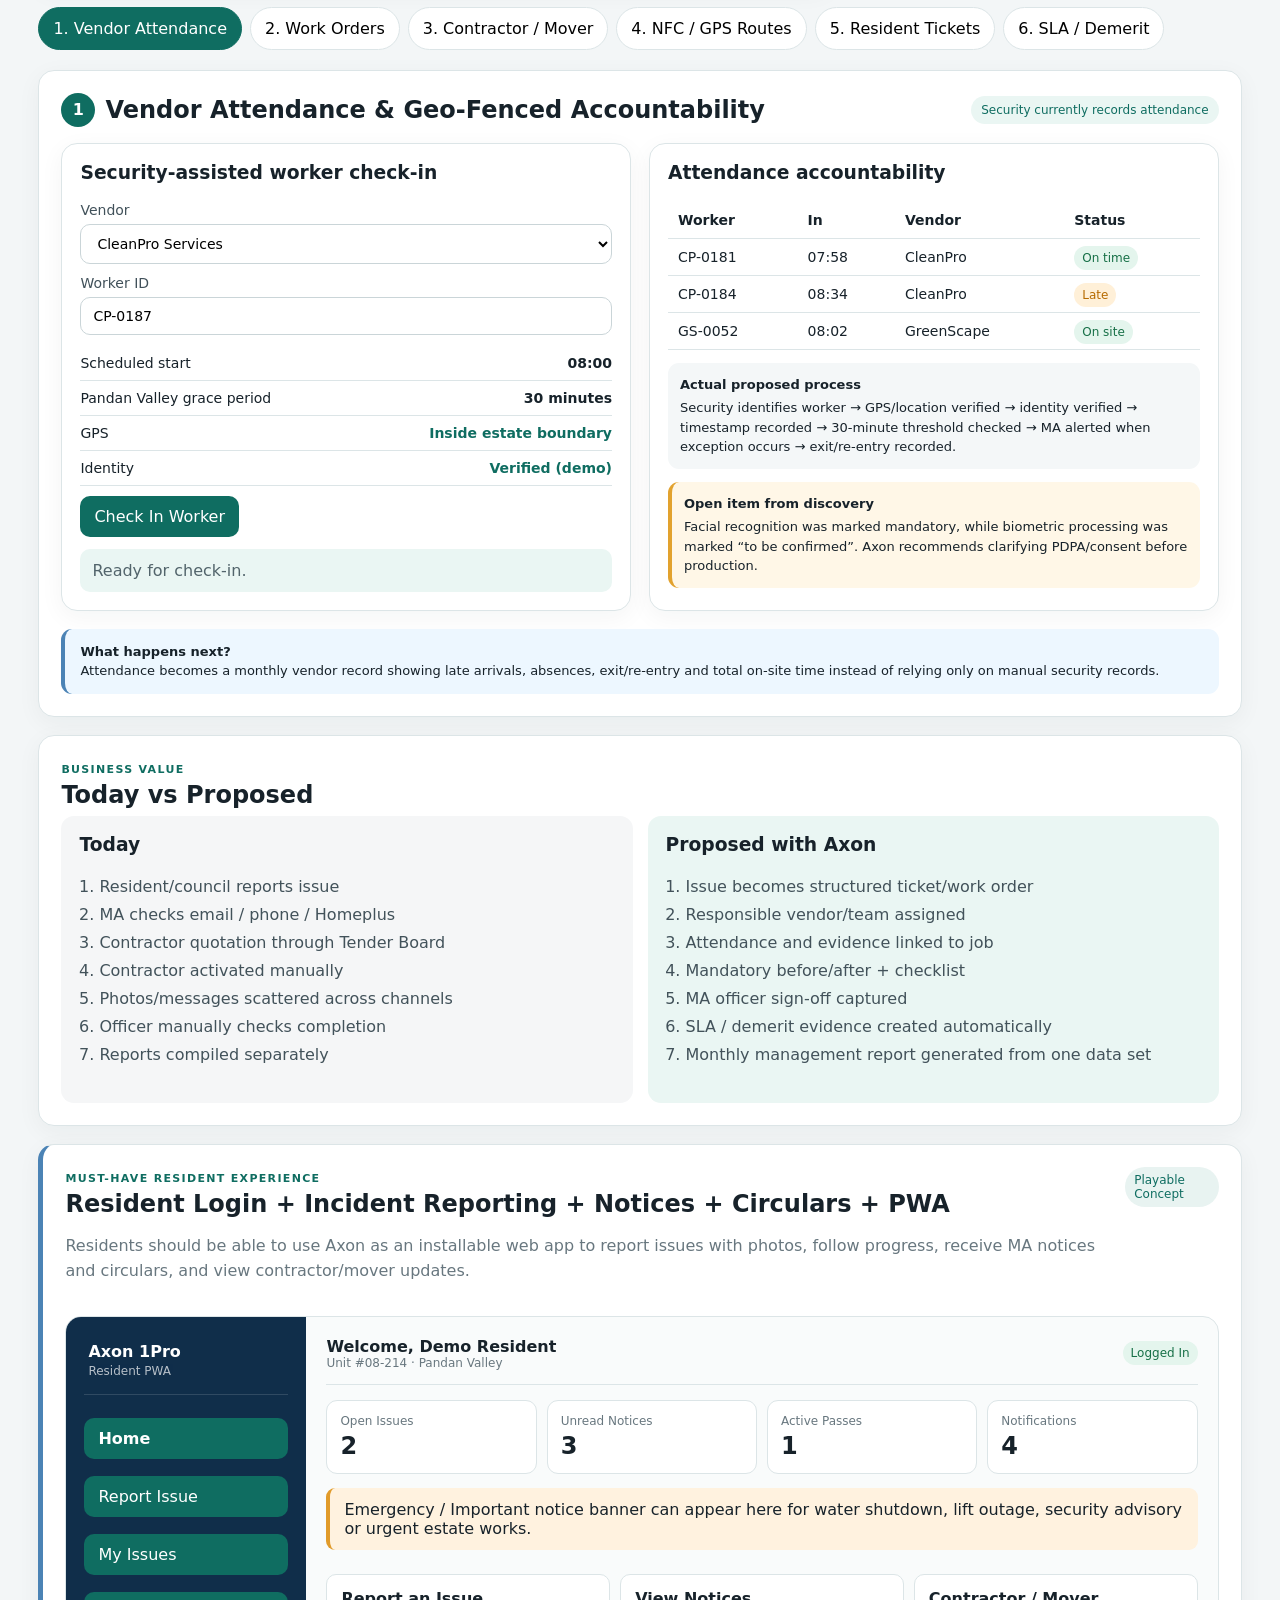
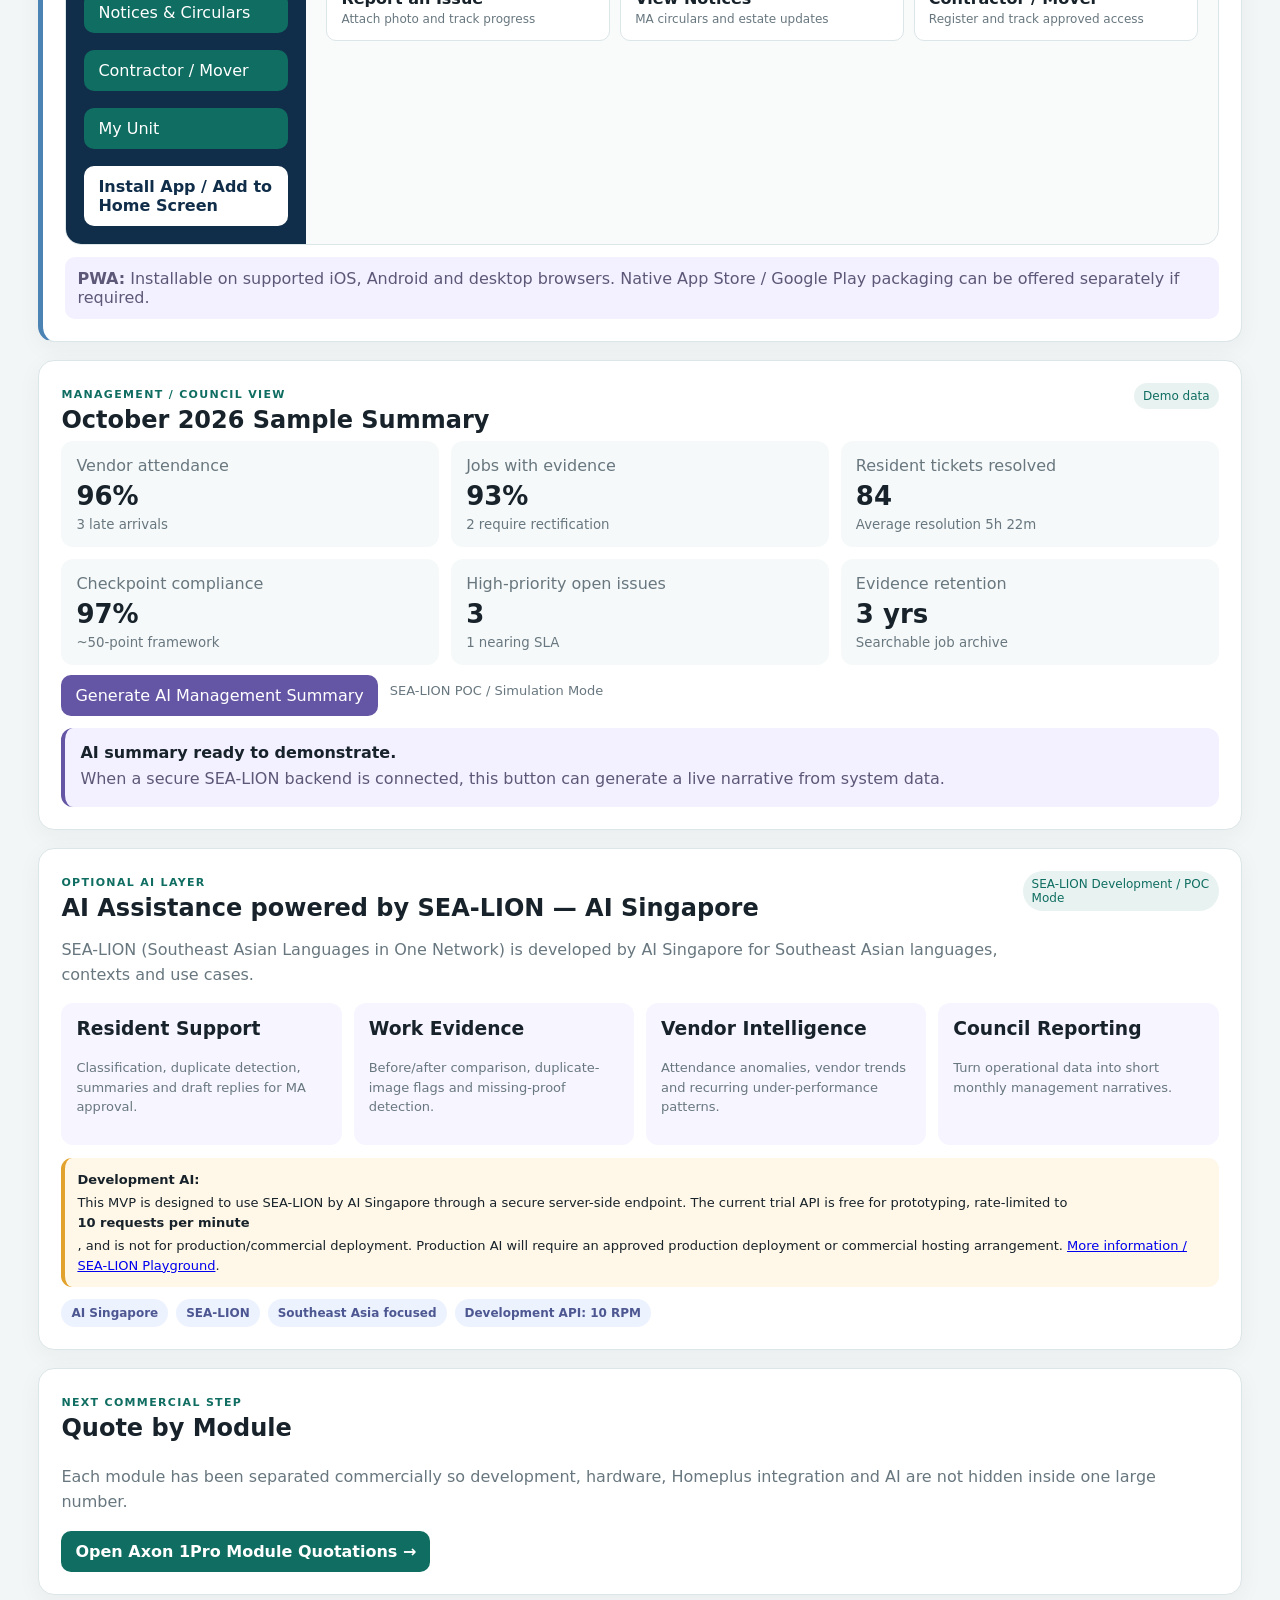
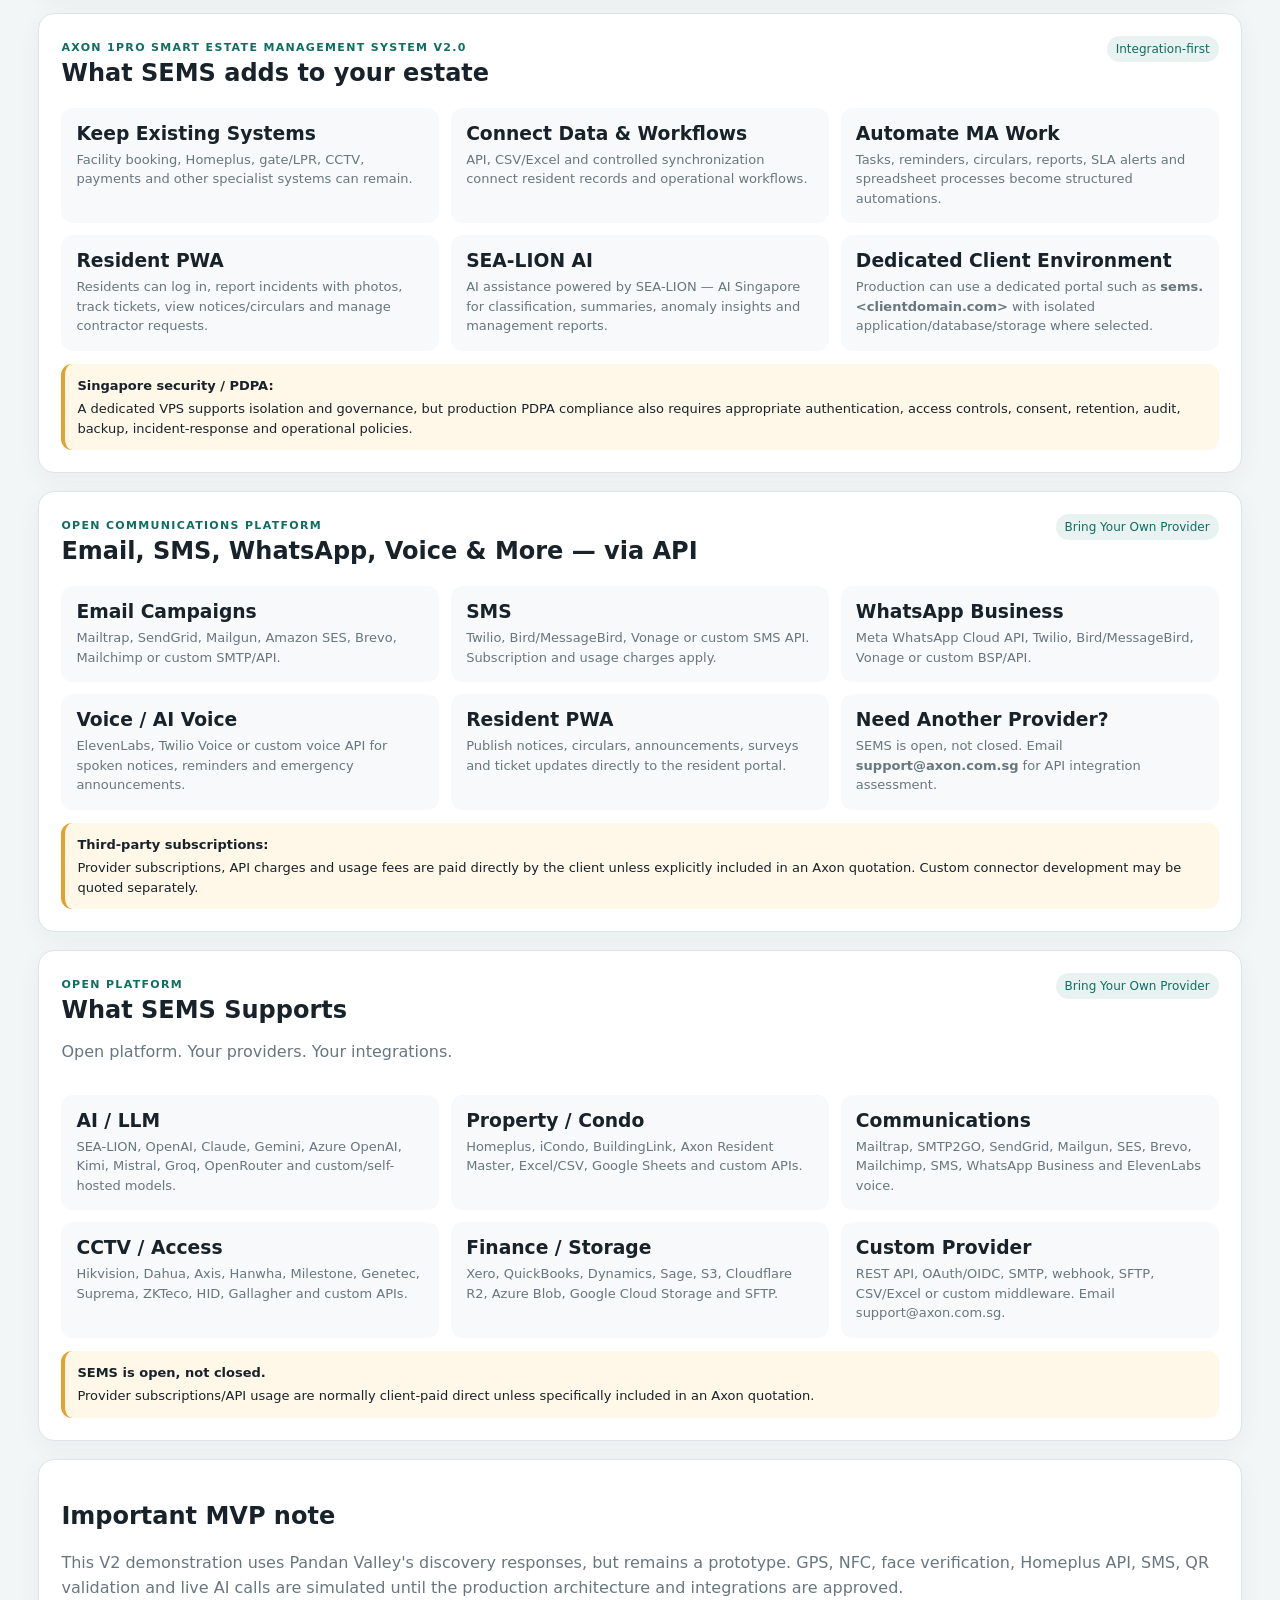
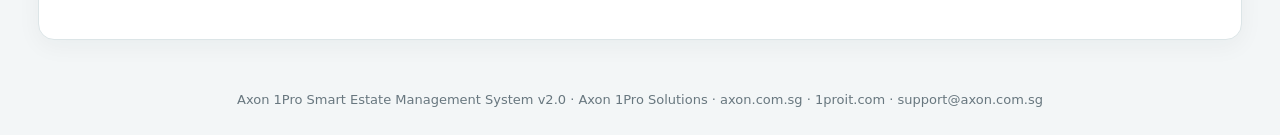
==== commit 40630717: "Reposition SEMS public MVP for all condominiums and MCSTs" ====
--- a/index.html
+++ b/index.html
@@ -3,24 +3,44 @@
 <head>
 <meta charset="utf-8"/>
 <meta name="viewport" content="width=device-width,initial-scale=1"/>
-<title>Pandan Valley Smart Estate — Blueprint MVP V2</title>
+<title>Smart Estate Management System Singapore | Axon 1Pro SEMS</title>
+<meta name="description" content="Axon 1Pro SEMS is an open, AI-assisted smart estate management platform for condominiums and MCSTs — resident PWA, work orders, vendors, notices, automation, APIs and dedicated client deployments."/>
+<link rel="canonical" href="https://amitaxonsg.github.io/Pandanvalley/"/>
+<meta property="og:title" content="Axon 1Pro Smart Estate Management System v2.0"/>
+<meta property="og:description" content="Open smart estate operations, automation, resident PWA, communications, AI and API integrations for condominiums and MCSTs."/>
+<meta property="og:type" content="website"/>
+<meta property="og:url" content="https://amitaxonsg.github.io/Pandanvalley/"/>
+<meta property="og:image" content="https://amitaxonsg.github.io/Pandanvalley/axon-smart-estate-management-singapore.png"/>
+<meta name="twitter:card" content="summary_large_image"/>
+<meta name="twitter:title" content="Axon 1Pro Smart Estate Management System v2.0"/>
+<meta name="twitter:description" content="Smart estate management for condominiums and MCSTs — open integrations, resident PWA, automation and AI."/>
+<meta name="twitter:image" content="https://amitaxonsg.github.io/Pandanvalley/axon-smart-estate-management-singapore.png"/>
 <link rel="stylesheet" href="styles.css"/>
+<!-- Google tag (gtag.js) -->
+<script async src="https://www.googletagmanager.com/gtag/js?id=G-YNJ5E0YP36"></script>
+<script>
+  window.dataLayer = window.dataLayer || [];
+  function gtag(){dataLayer.push(arguments);}
+  gtag('js', new Date());
+
+  gtag('config', 'G-YNJ5E0YP36');
+</script>
 </head>
 <body>
 <header class="hero v2hero">
   <div>
-    <div class="eyebrow">MCST 581 · PANDAN VALLEY CONDOMINIUM · BLUEPRINT MVP V2</div>
-    <h1>Pandan Valley Smart Estate Management</h1>
-    <p>Updated from Pandan Valley's completed requirements discovery. This version demonstrates how existing systems can remain in place while Axon adds accountability, evidence, workflow automation, AI assistance and management reporting.</p>
+    <div class="eyebrow">SMART ESTATE MANAGEMENT FOR CONDOMINIUMS & MCSTS</div>
+    <h1>Axon 1Pro Smart Estate Management System v2.0</h1>
+    <p>One open platform for Managing Agents, Security, Vendors, Residents and Council — combining resident PWA, work orders, communications, automation, AI assistance and API integrations without forcing estates to replace systems that already work.</p>
   </div>
   <div class="hero-actions">
-    <span class="badge">REAL DISCOVERY DATA</span>
+    <span class="badge">STANDARD SEMS PRODUCT PLATFORM</span>
     <span class="badge alt">DEMO / NOT PRODUCTION</span>
   </div>
 </header>
 
 <main>
-<section class="card pv-note">
+<section class="card pv-note"><div style="margin-bottom:12px"><span class="soft-pill">PILOT / DEVELOPMENT PARTNER: MCST 581 PANDAN VALLEY</span></div>
   <div>
     <span class="mini-label">DESIGN PRINCIPLE</span>
     <h2>Do not replace what already works — add the accountability layer</h2>
@@ -546,7 +566,7 @@
 </section>
 </main>
 
-<footer>Axon 1Pro Solutions · Pandan Valley Blueprint MVP V2 · axon.com.sg · support@axon.com.sg</footer>
+<footer>Axon 1Pro Smart Estate Management System v2.0 · Axon 1Pro Solutions · axon.com.sg · 1proit.com · support@axon.com.sg</footer>
 <script src="ai-config.js"></script>
 <script src="app.js"></script>
 </body>
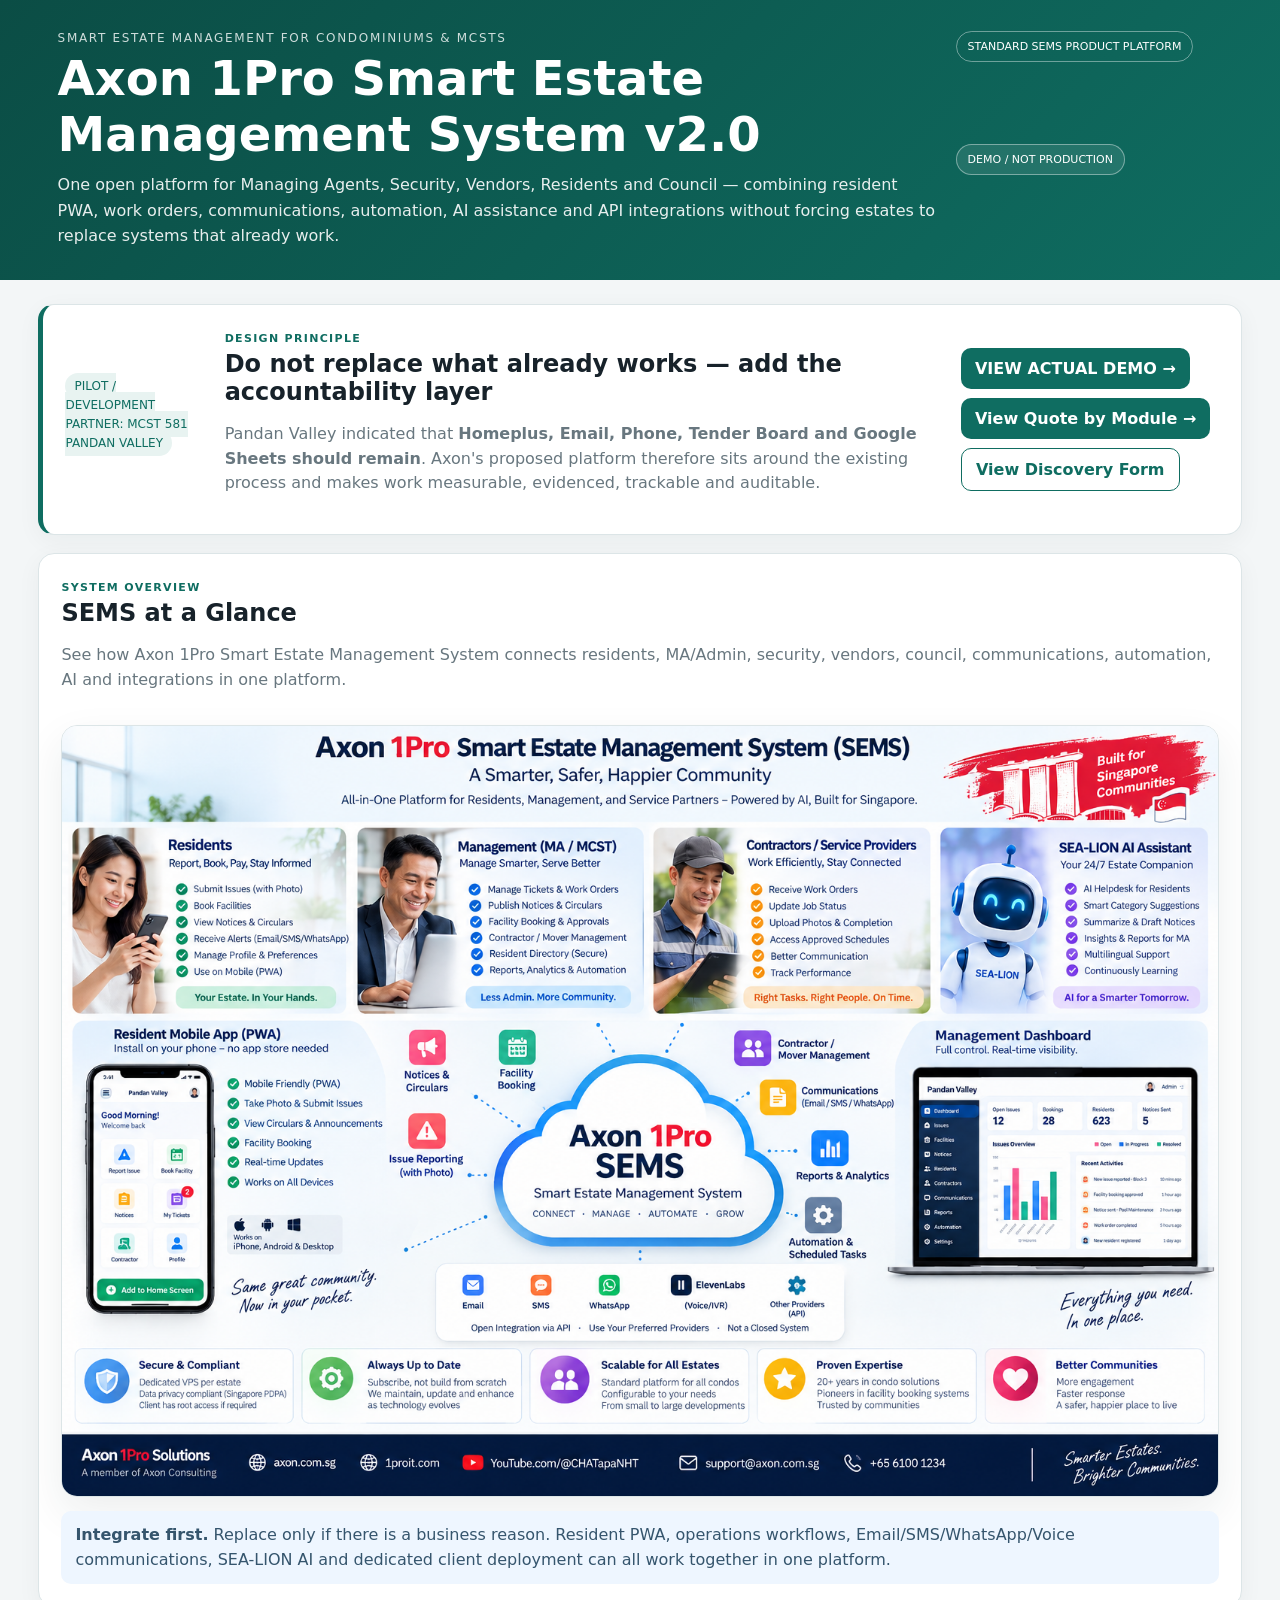
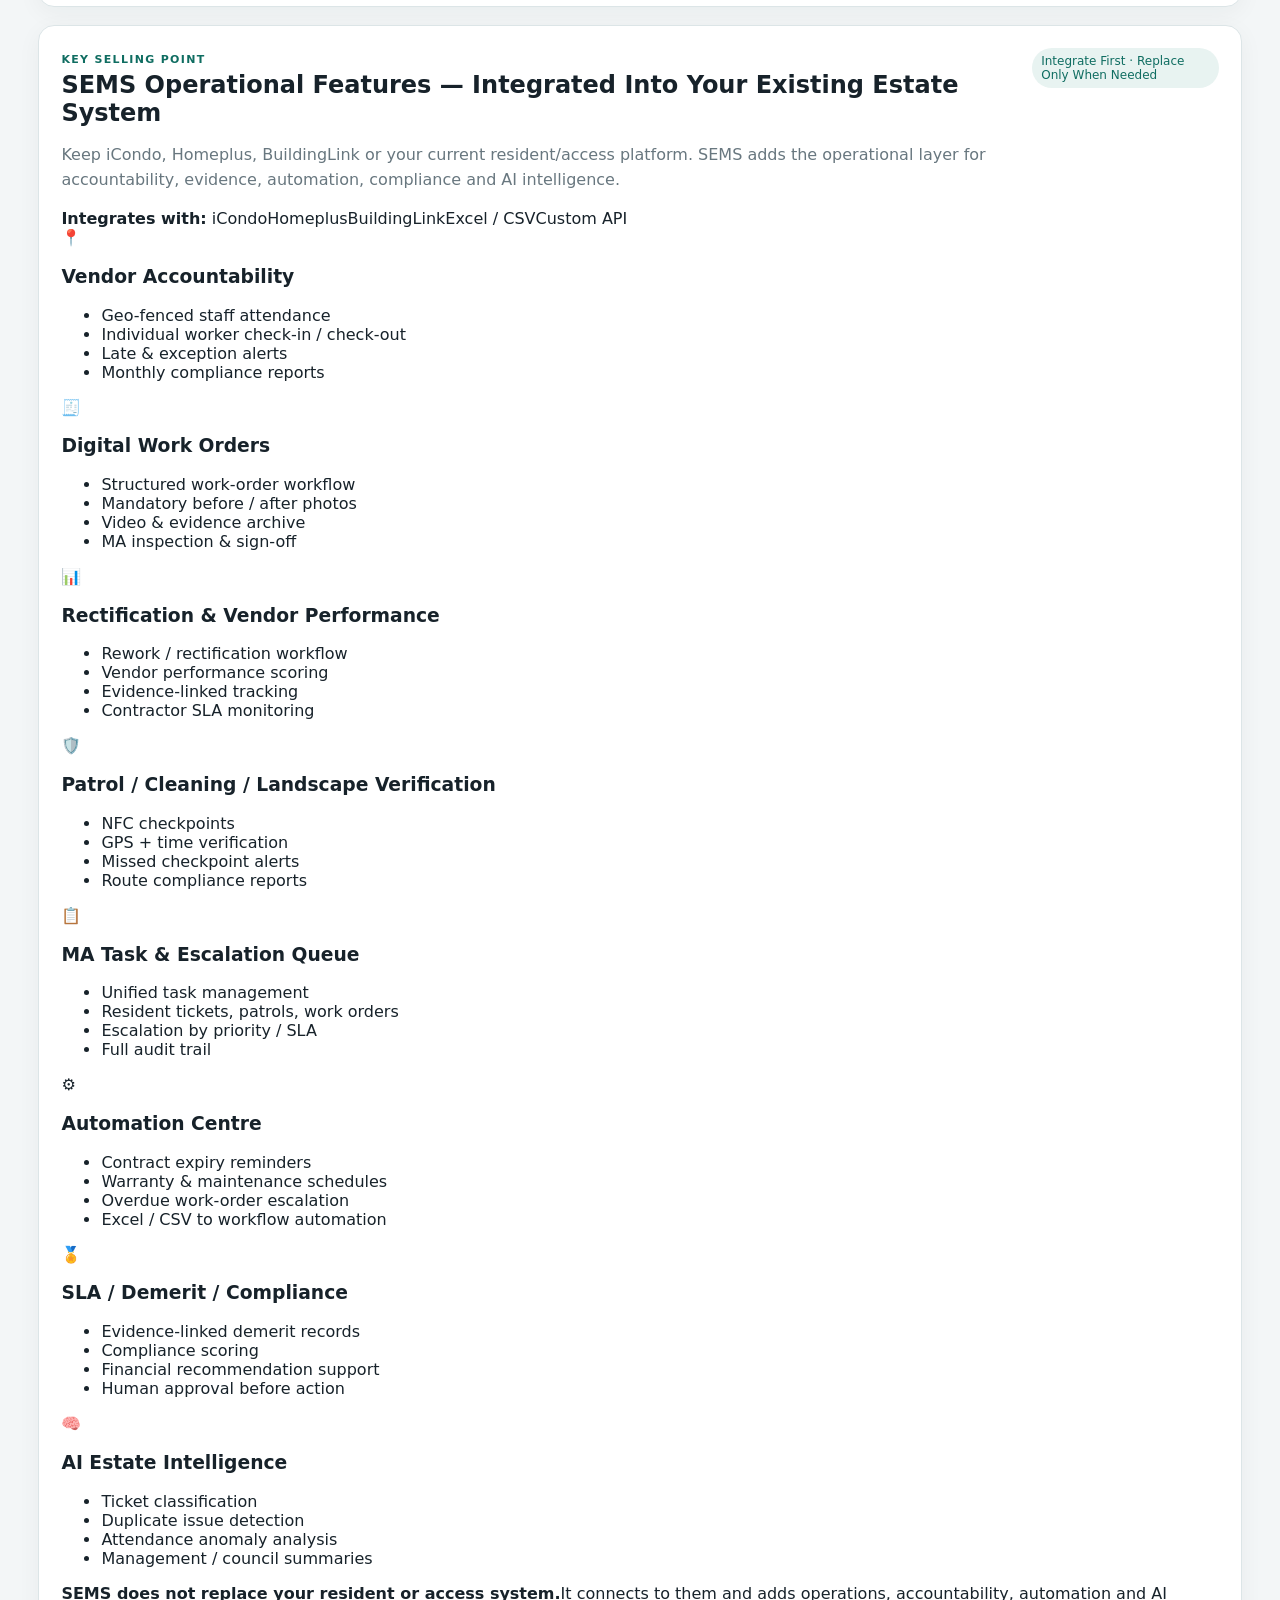
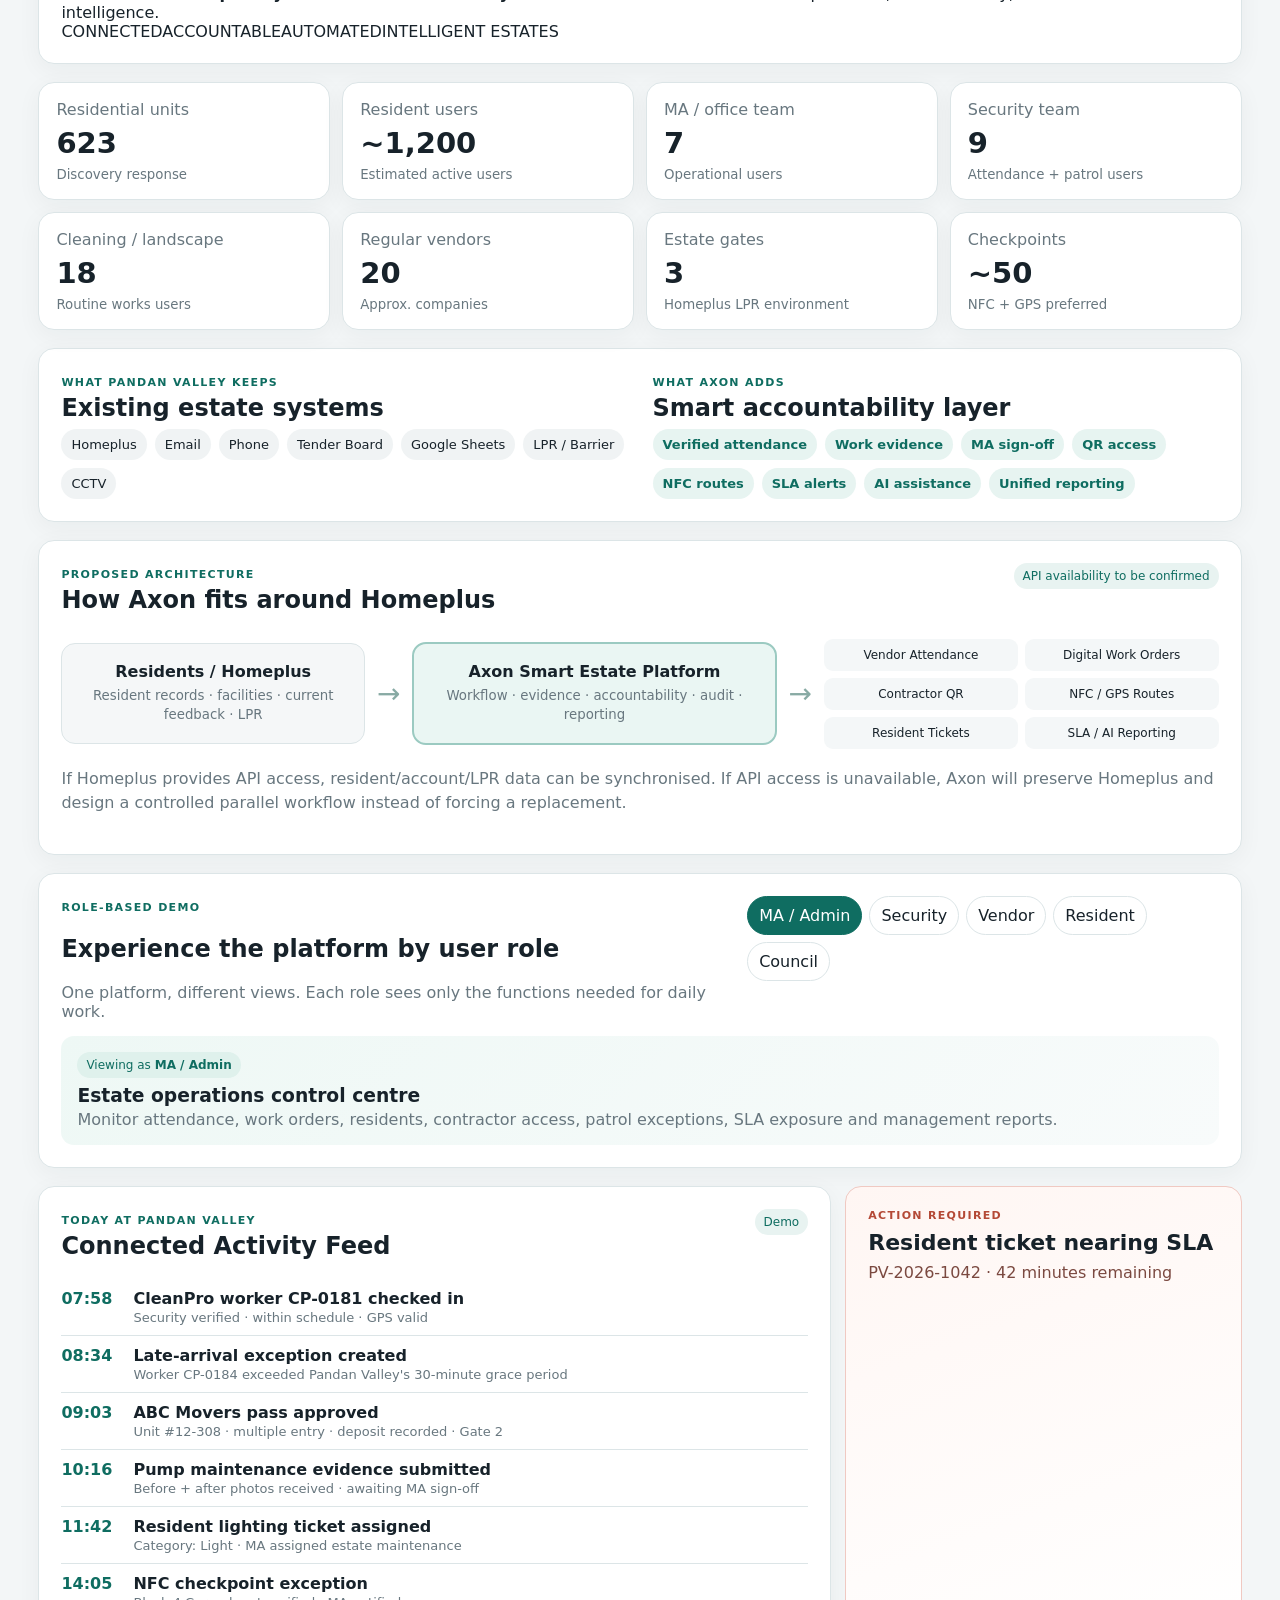
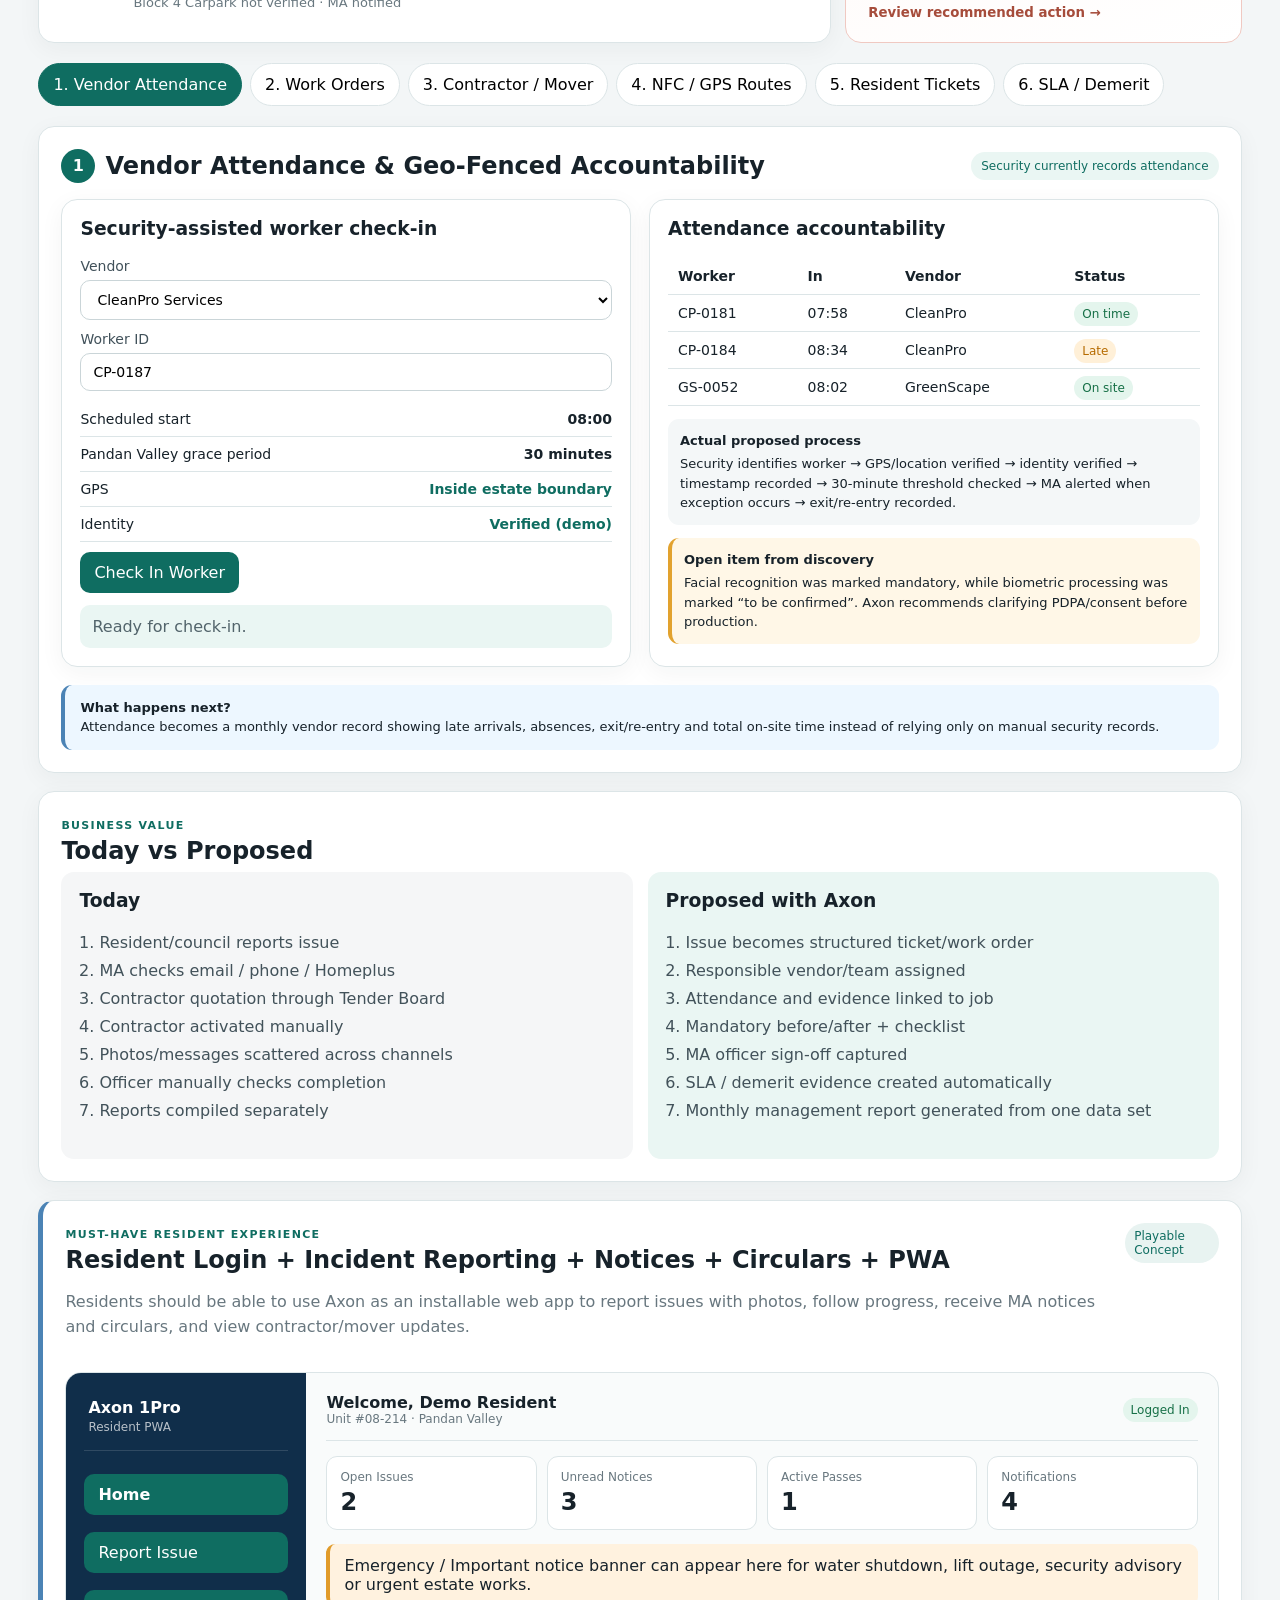
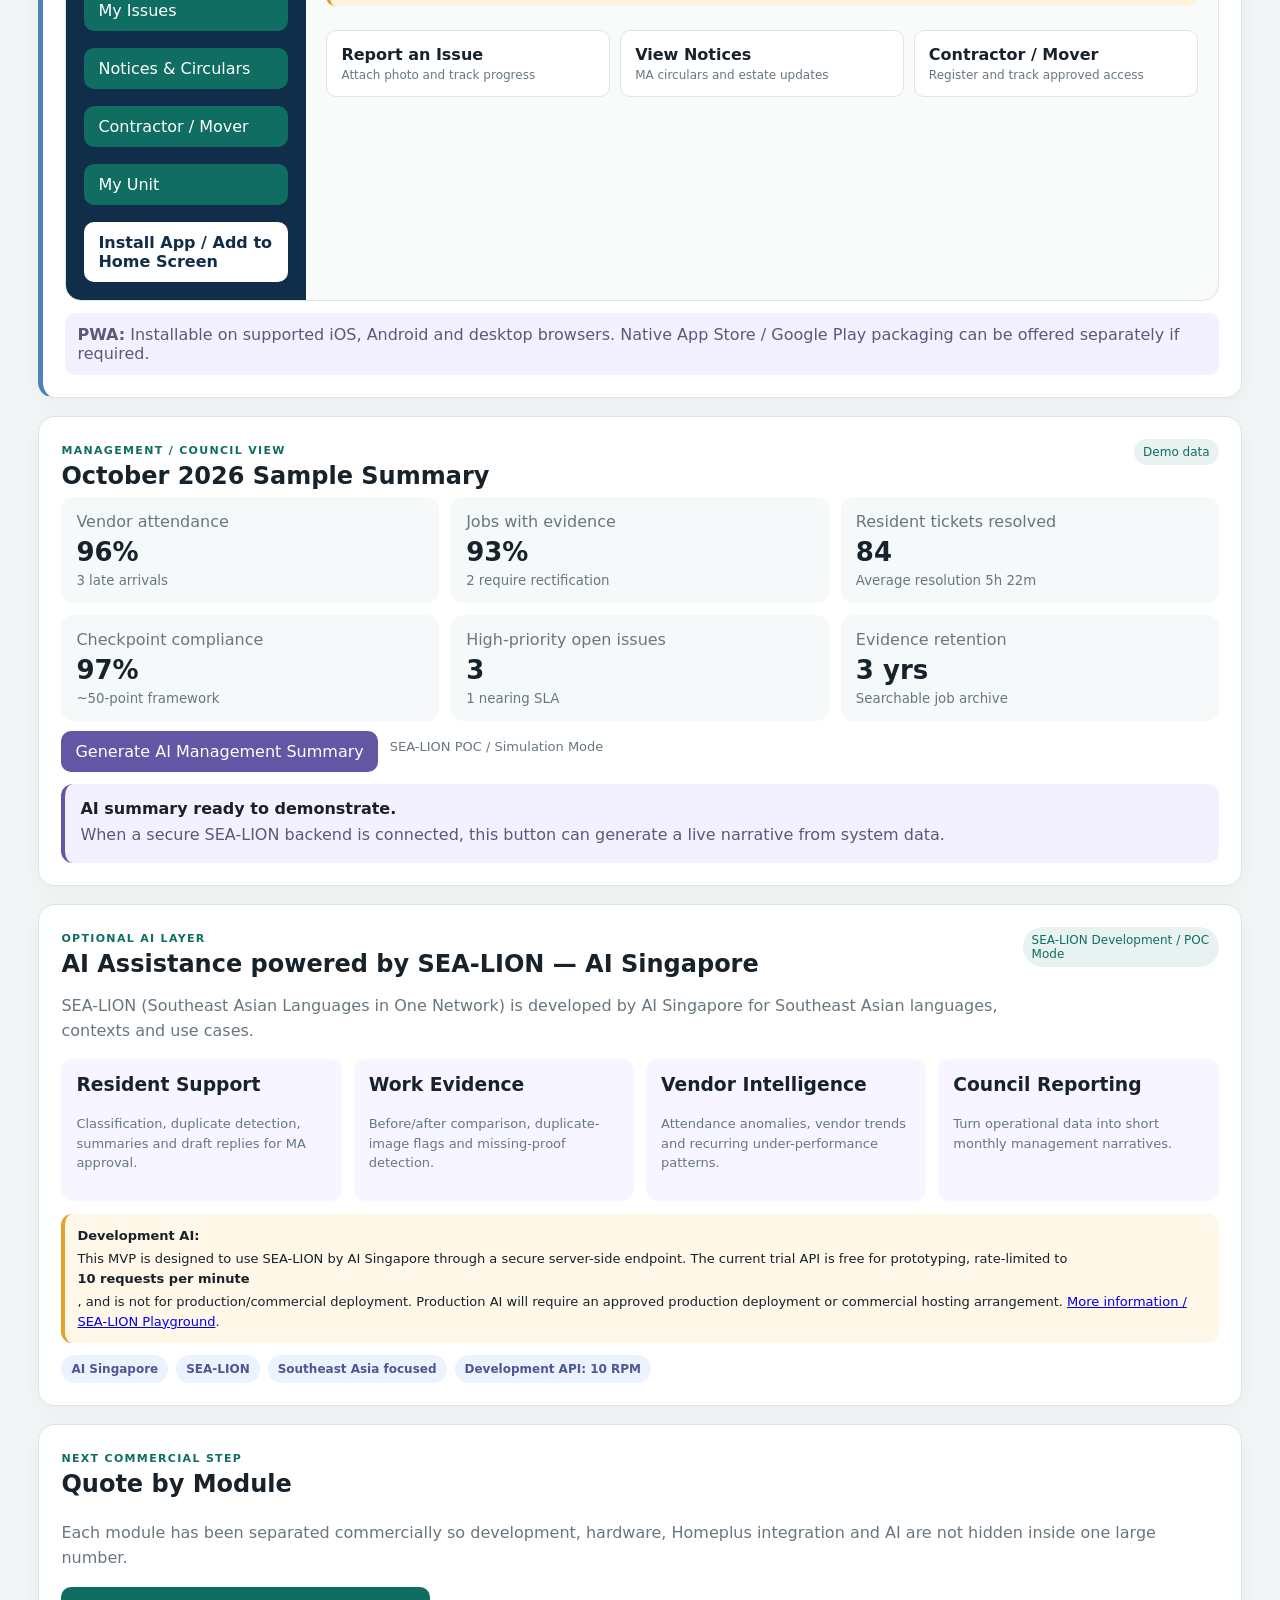
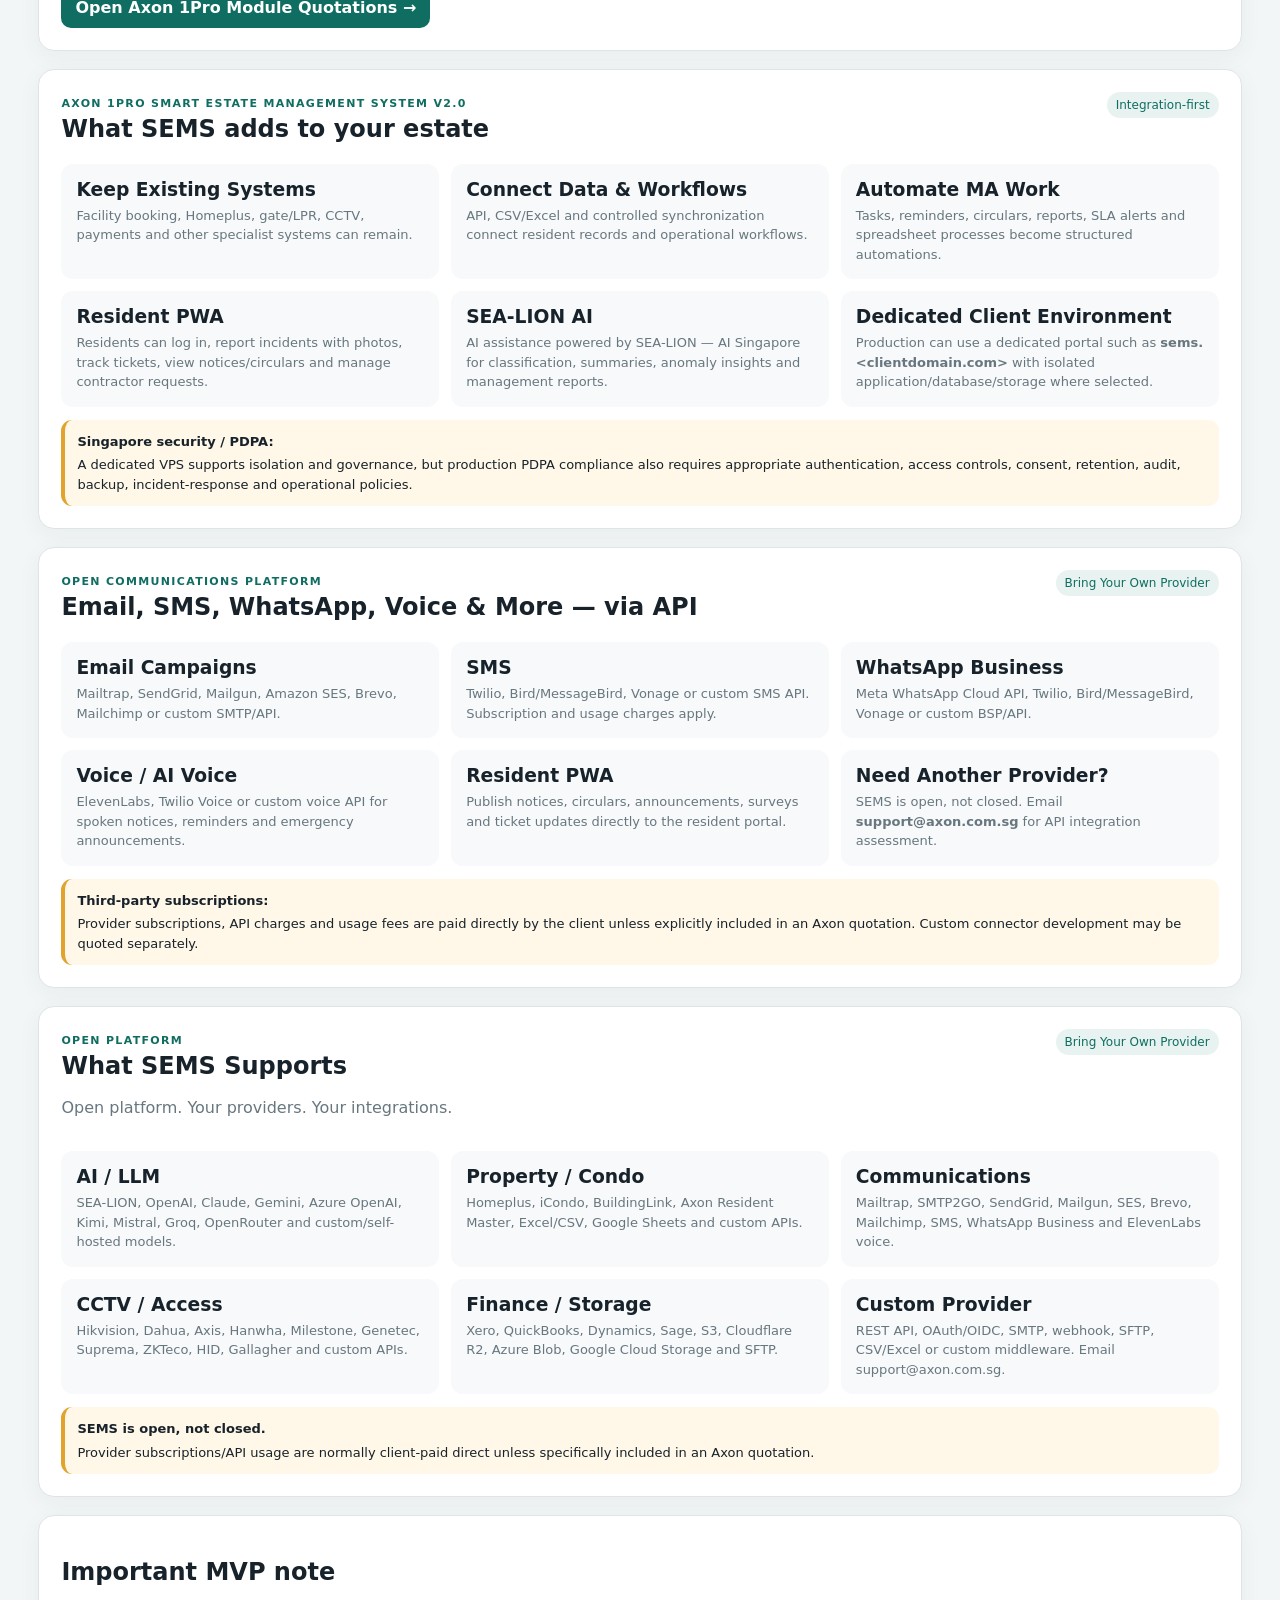
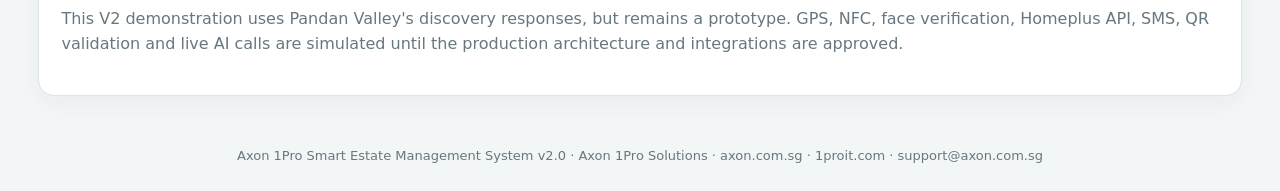
==== commit 31585cf9: "Add SEMS operational features as key selling point" ====
--- a/index.html
+++ b/index.html
@@ -61,6 +61,70 @@
   </div>
   <div class="overview-note"><b>Integrate first.</b> Replace only if there is a business reason. Resident PWA, operations workflows, Email/SMS/WhatsApp/Voice communications, SEA-LION AI and dedicated client deployment can all work together in one platform.</div>
 </section>
+<section class="card operational-selling-point">
+  <div class="section-title">
+    <div>
+      <span class="mini-label">KEY SELLING POINT</span>
+      <h2>SEMS Operational Features — Integrated Into Your Existing Estate System</h2>
+      <p class="muted">Keep iCondo, Homeplus, BuildingLink or your current resident/access platform. SEMS adds the operational layer for accountability, evidence, automation, compliance and AI intelligence.</p>
+    </div>
+    <span class="soft-pill">Integrate First · Replace Only When Needed</span>
+  </div>
+
+  <div class="integration-ribbon">
+    <b>Integrates with:</b>
+    <span>iCondo</span><span>Homeplus</span><span>BuildingLink</span><span>Excel / CSV</span><span>Custom API</span>
+  </div>
+
+  <div class="operational-grid">
+    <article>
+      <div class="op-icon">📍</div>
+      <h3>Vendor Accountability</h3>
+      <ul><li>Geo-fenced staff attendance</li><li>Individual worker check-in / check-out</li><li>Late & exception alerts</li><li>Monthly compliance reports</li></ul>
+    </article>
+    <article>
+      <div class="op-icon">🧾</div>
+      <h3>Digital Work Orders</h3>
+      <ul><li>Structured work-order workflow</li><li>Mandatory before / after photos</li><li>Video & evidence archive</li><li>MA inspection & sign-off</li></ul>
+    </article>
+    <article>
+      <div class="op-icon">📊</div>
+      <h3>Rectification & Vendor Performance</h3>
+      <ul><li>Rework / rectification workflow</li><li>Vendor performance scoring</li><li>Evidence-linked tracking</li><li>Contractor SLA monitoring</li></ul>
+    </article>
+    <article>
+      <div class="op-icon">🛡️</div>
+      <h3>Patrol / Cleaning / Landscape Verification</h3>
+      <ul><li>NFC checkpoints</li><li>GPS + time verification</li><li>Missed checkpoint alerts</li><li>Route compliance reports</li></ul>
+    </article>
+    <article>
+      <div class="op-icon">📋</div>
+      <h3>MA Task & Escalation Queue</h3>
+      <ul><li>Unified task management</li><li>Resident tickets, patrols, work orders</li><li>Escalation by priority / SLA</li><li>Full audit trail</li></ul>
+    </article>
+    <article>
+      <div class="op-icon">⚙️</div>
+      <h3>Automation Centre</h3>
+      <ul><li>Contract expiry reminders</li><li>Warranty & maintenance schedules</li><li>Overdue work-order escalation</li><li>Excel / CSV to workflow automation</li></ul>
+    </article>
+    <article>
+      <div class="op-icon">🏅</div>
+      <h3>SLA / Demerit / Compliance</h3>
+      <ul><li>Evidence-linked demerit records</li><li>Compliance scoring</li><li>Financial recommendation support</li><li>Human approval before action</li></ul>
+    </article>
+    <article>
+      <div class="op-icon">🧠</div>
+      <h3>AI Estate Intelligence</h3>
+      <ul><li>Ticket classification</li><li>Duplicate issue detection</li><li>Attendance anomaly analysis</li><li>Management / council summaries</li></ul>
+    </article>
+  </div>
+
+  <div class="selling-banner">
+    <div><strong>SEMS does not replace your resident or access system.</strong><span>It connects to them and adds operations, accountability, automation and AI intelligence.</span></div>
+    <div class="selling-words"><span>CONNECTED</span><span>ACCOUNTABLE</span><span>AUTOMATED</span><span>INTELLIGENT ESTATES</span></div>
+  </div>
+</section>
+
 <section class="snapshot-grid">
   <div class="stat card"><span>Residential units</span><strong>623</strong><small>Discovery response</small></div>
   <div class="stat card"><span>Resident users</span><strong>~1,200</strong><small>Estimated active users</small></div>
